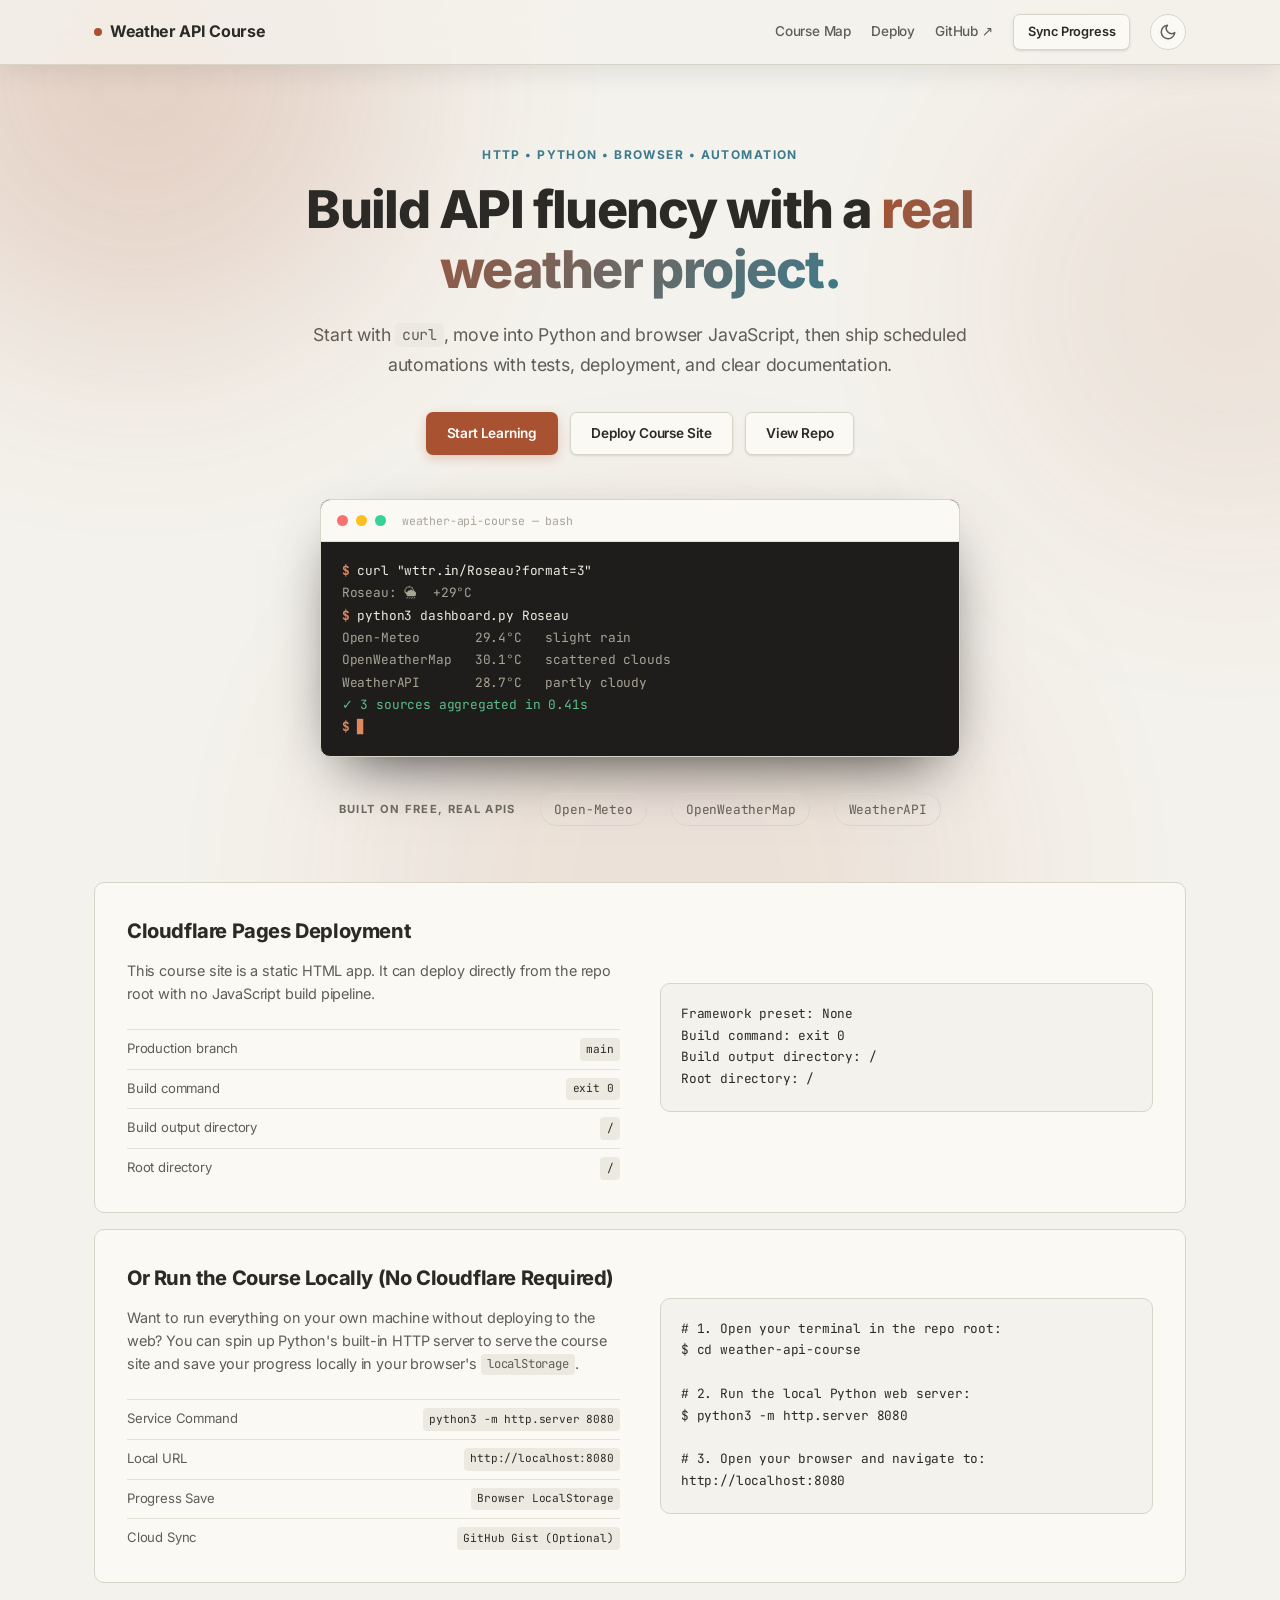
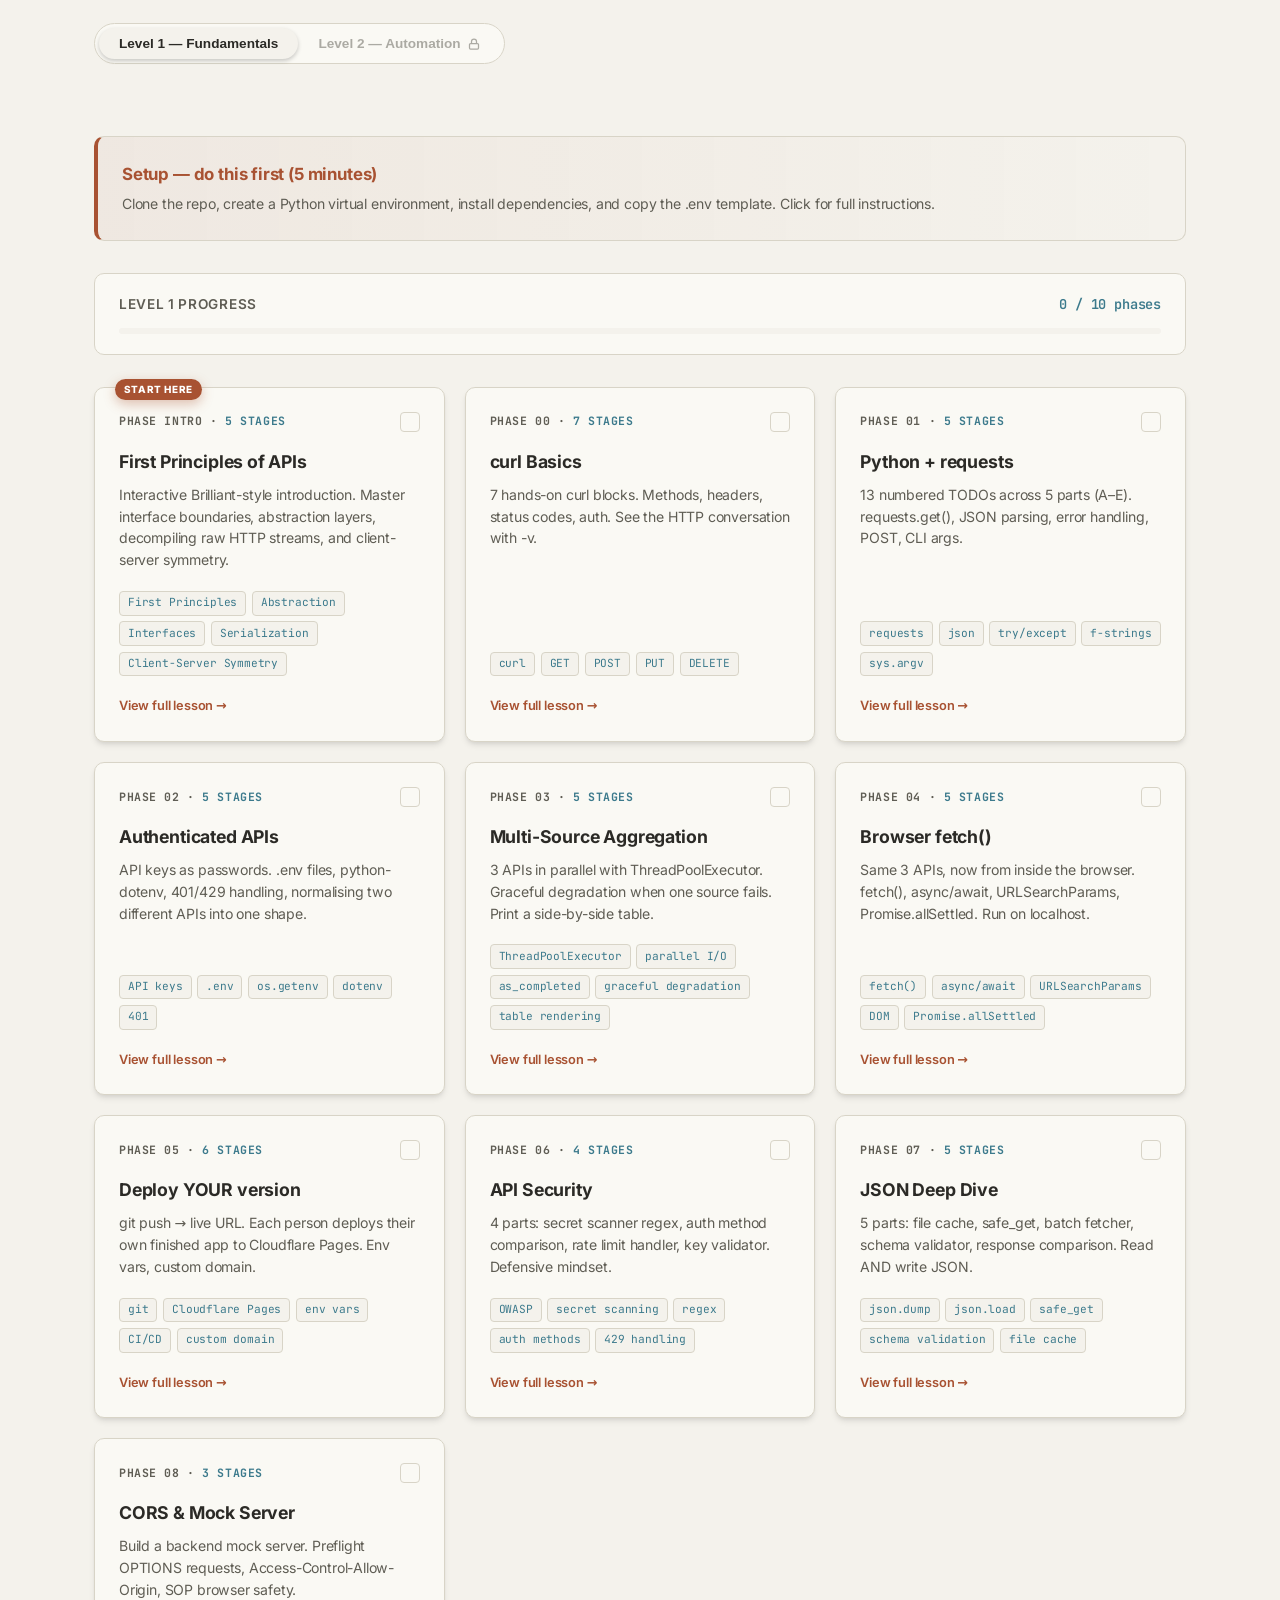
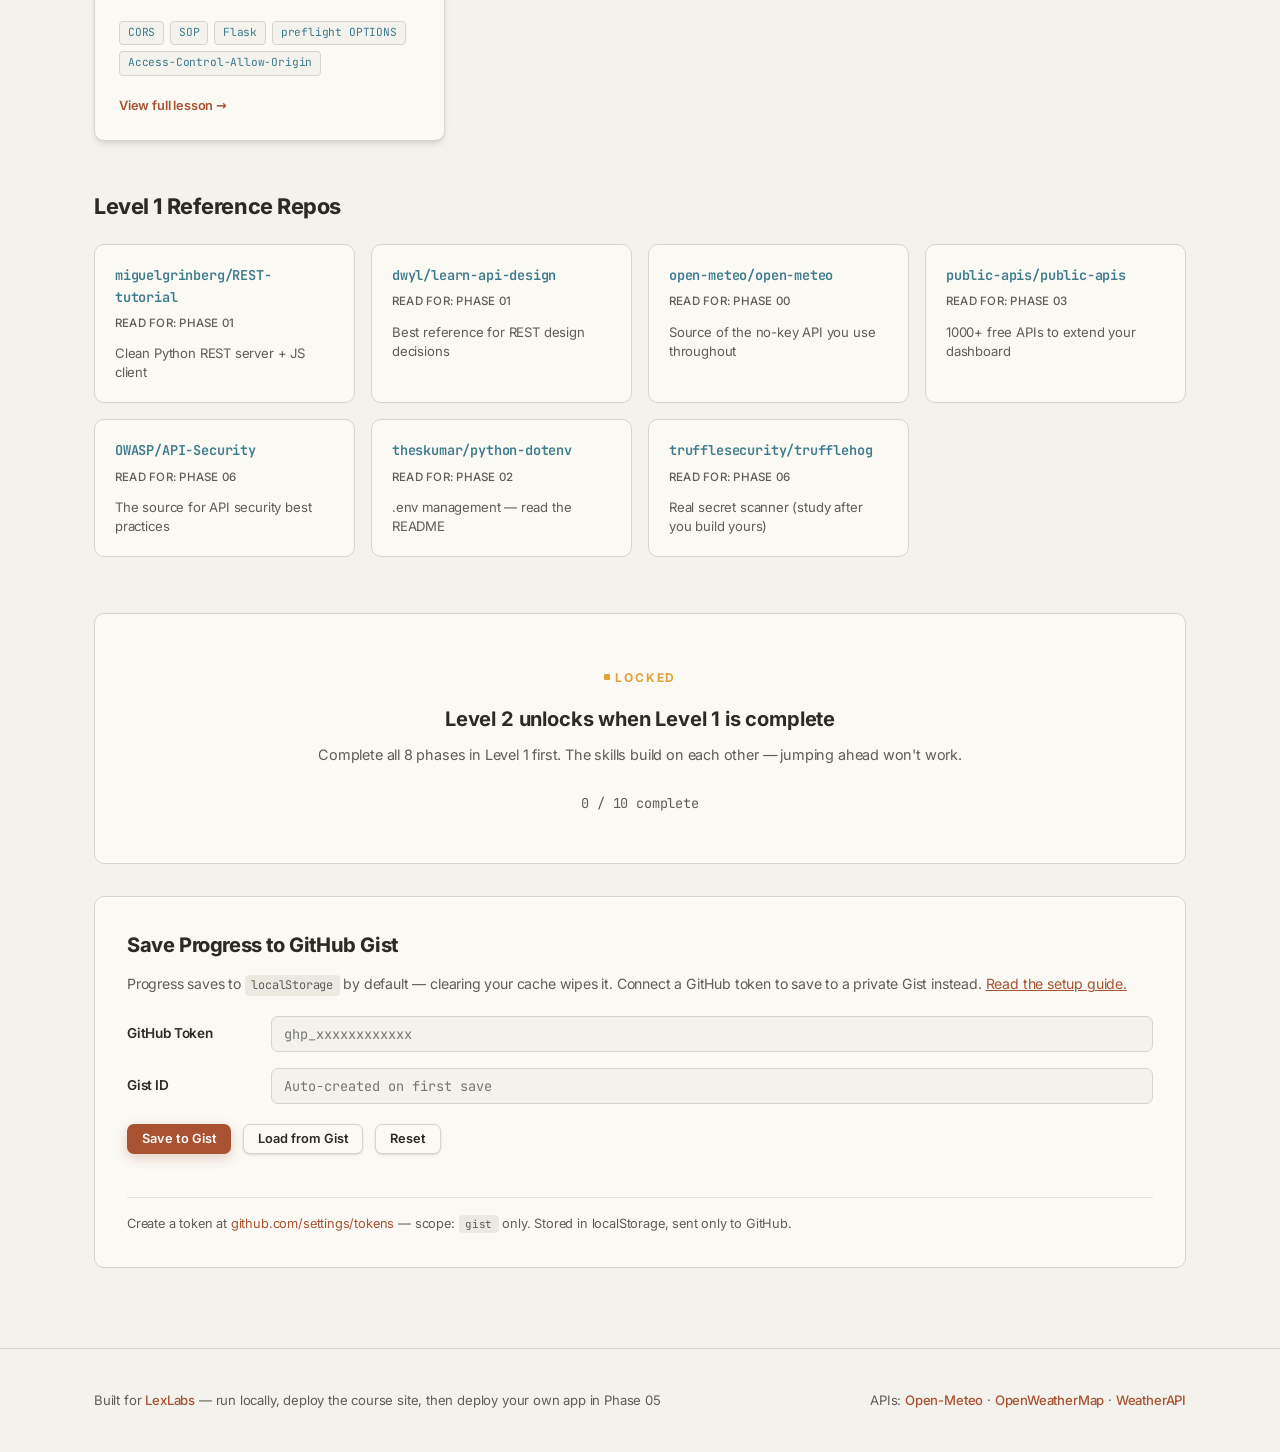
==== index.html @ 35b15093 "Make Brilliant-style simulation segments follow the light theme The interactive sandbox ("brilliant " ====
<!DOCTYPE html>
<html lang="en" data-theme="dark">
<head>
  <meta charset="UTF-8" />
  <meta name="viewport" content="width=device-width, initial-scale=1.0" />
  <meta name="description" content="A two-level Weather API course for learning HTTP, Python requests, browser fetch, deployment, security, and API automation." />
  <meta name="theme-color" content="#262624" />
  <title>Weather API Course — LexLabs</title>
  <!-- Set the Claude theme before first paint to avoid a flash of the wrong theme. -->
  <script>
    (function () {
      try {
        var saved = localStorage.getItem('wac_theme');
        var sys = window.matchMedia && window.matchMedia('(prefers-color-scheme: light)').matches ? 'light' : 'dark';
        document.documentElement.setAttribute('data-theme', saved || sys);
      } catch (e) {}
    })();
  </script>
  <link rel="stylesheet" href="src/dashboard/css/style.css?v=10" />
</head>
<body>

<div class="bg-decor" aria-hidden="true">
  <div class="glow glow-1"></div>
  <div class="glow glow-2"></div>
  <div class="glow glow-3"></div>
</div>

<nav>
  <div class="container nav-container">
    <div class="nav-brand">Weather API Course</div>
    <div class="nav-right">
      <a class="nav-link" href="#tabs">Course Map</a>
      <a class="nav-link" href="#deploy">Deploy</a>
      <a class="nav-link" href="https://github.com/Sharquille/weather-api-course" target="_blank" rel="noopener">GitHub ↗</a>
      <a class="nav-link btn btn-secondary btn-sm" href="#gist-panel">Sync Progress</a>
      <button class="theme-toggle" id="theme-toggle" type="button" onclick="toggleTheme()" aria-label="Toggle theme"></button>
    </div>
  </div>
</nav>

<div class="container">
  <div class="hero">
    <div class="eyebrow">HTTP &bull; Python &bull; Browser &bull; Automation</div>
    <h1>Build API fluency with a <span>real weather project.</span></h1>
    <p>Start with <code>curl</code>, move into Python and browser JavaScript, then ship scheduled automations with tests, deployment, and clear documentation.</p>
    <div class="hero-btns">
      <a class="btn btn-primary" href="#tabs">Start Learning</a>
      <a class="btn btn-secondary" href="#deploy">Deploy Course Site</a>
      <a class="btn btn-secondary" href="https://github.com/Sharquille/weather-api-course" target="_blank" rel="noopener">View Repo</a>
    </div>

    <div class="hero-terminal" aria-label="Example terminal session from the course">
      <div class="terminal-bar">
        <span class="terminal-dot" style="background:#f87171"></span>
        <span class="terminal-dot" style="background:#fbbf24"></span>
        <span class="terminal-dot" style="background:#34d399"></span>
        <span class="terminal-title">weather-api-course — bash</span>
      </div>
      <pre class="terminal-body"><span class="prompt">$</span> <span class="cmd">curl "wttr.in/Roseau?format=3"</span>
Roseau: 🌦  +29°C
<span class="prompt">$</span> <span class="cmd">python3 dashboard.py Roseau</span>
Open-Meteo       29.4°C   slight rain
OpenWeatherMap   30.1°C   scattered clouds
WeatherAPI       28.7°C   partly cloudy
<span class="ok">✓ 3 sources aggregated in 0.41s</span>
<span class="prompt">$</span> <span class="blink">▋</span></pre>
    </div>

    <div class="powered-by">
      <span class="pb-label">Built on free, real APIs</span>
      <span class="pb-item">Open-Meteo</span>
      <span class="pb-item">OpenWeatherMap</span>
      <span class="pb-item">WeatherAPI</span>
    </div>
  </div>
</div>

<div class="container deploy-panel" id="deploy">
  <div class="deploy-inner">
    <div>
      <h2>Cloudflare Pages Deployment</h2>
      <p>This course site is a static HTML app. It can deploy directly from the repo root with no JavaScript build pipeline.</p>
      <ul class="deploy-settings">
        <li><span>Production branch</span><code>main</code></li>
        <li><span>Build command</span><code>exit 0</code></li>
        <li><span>Build output directory</span><code>/</code></li>
        <li><span>Root directory</span><code>/</code></li>
      </ul>
    </div>
    <div class="deploy-code" aria-label="Cloudflare Pages settings code block">
      <pre><code>Framework preset: None
Build command: exit 0
Build output directory: /
Root directory: /</code></pre>
    </div>
  </div>
</div>

<div class="container deploy-panel" id="local-server" style="margin-top: -1.5rem;">
  <div class="deploy-inner" style="border-color: var(--border-light);">
    <div>
      <h2>Or Run the Course Locally (No Cloudflare Required)</h2>
      <p>Want to run everything on your own machine without deploying to the web? You can spin up Python's built-in HTTP server to serve the course site and save your progress locally in your browser's <code>localStorage</code>.</p>
      <ul class="deploy-settings">
        <li><span>Service Command</span><code>python3 -m http.server 8080</code></li>
        <li><span>Local URL</span><code>http://localhost:8080</code></li>
        <li><span>Progress Save</span><code>Browser LocalStorage</code></li>
        <li><span>Cloud Sync</span><code>GitHub Gist (Optional)</code></li>
      </ul>
    </div>
    <div class="deploy-code" aria-label="Local Python Server code block">
      <pre><code># 1. Open your terminal in the repo root:
$ cd weather-api-course

# 2. Run the local Python web server:
$ python3 -m http.server 8080

# 3. Open your browser and navigate to:
http://localhost:8080</code></pre>
    </div>
  </div>
</div>

<div class="container" id="tabs">
  <div class="tabs-wrap">
    <div class="tabs">
      <button class="tab-btn active" onclick="switchTab('l1')" id="tab-l1">Level 1 — Fundamentals</button>
      <button class="tab-btn locked" onclick="switchTab('l2')" id="tab-l2">Level 2 — Automation</button>
    </div>
  </div>

  <!-- LEVEL 1 -->
  <div class="tab-panel active" id="panel-l1">
    <div class="setup-card" role="button" tabindex="0" aria-label="Open setup instructions" onclick="openSetup()" onkeydown="cardKey(event, openSetup)">
      <h3>Setup — do this first (5 minutes)</h3>
      <p>Clone the repo, create a Python virtual environment, install dependencies, and copy the .env template. Click for full instructions.</p>
    </div>

    <div class="progress-section">
      <div class="progress-header">
        <span>Level 1 Progress</span>
        <span id="l1-progress-label">0 / 8 phases</span>
      </div>
      <div class="progress-track"><div class="progress-fill" id="l1-fill" style="width:0%"></div></div>
    </div>
    
    <div class="phases" id="l1-grid"></div>

    <div class="section">
      <h2>Level 1 Reference Repos</h2>
      <div class="repos" id="l1-repos"></div>
    </div>
  </div>

  <!-- LEVEL 2 -->
  <div class="tab-panel" id="panel-l2">
    <div id="l2-lock-banner" class="lock-banner">
      <div class="lock-icon">Locked</div>
      <h3>Level 2 unlocks when Level 1 is complete</h3>
      <p>Complete all 8 phases in Level 1 first. The skills build on each other — jumping ahead won't work.</p>
      <div class="lock-progress" style="margin-top:1.5rem">
        <span id="l2-lock-label" style="font-size:0.85rem; font-family: var(--font-mono); color: var(--muted)">0 / 8 complete</span>
      </div>
    </div>

    <div id="l2-content" style="display:none">
      <div class="progress-section">
        <div class="progress-header">
          <span>Level 2 Progress</span>
          <span id="l2-progress-label">0 / 7 phases</span>
        </div>
        <div class="progress-track"><div class="progress-fill" id="l2-fill" style="width:0%"></div></div>
      </div>
      
      <div class="phases" id="l2-grid"></div>

      <div class="section">
        <h2>Level 2 Reference Repos</h2>
        <div class="repos" id="l2-repos"></div>
      </div>
    </div>
  </div>
</div>

<div class="container" id="gist-panel">
  <div class="gist-panel">
    <div class="gist-inner">
      <h3>Save Progress to GitHub Gist</h3>
      <p style="color:var(--muted); font-size:0.88rem; margin-bottom:1.25rem; line-height:1.6">
        Progress saves to <code>localStorage</code> by default — clearing your cache wipes it. Connect a GitHub token to save to a private Gist instead. <a href="PROGRESS_SYNC.md" target="_blank" rel="noopener">Read the setup guide.</a>
      </p>
      <div class="gist-row">
        <label>GitHub Token</label>
        <input type="password" id="gh-token" placeholder="ghp_xxxxxxxxxxxx" />
      </div>
      <div class="gist-row">
        <label>Gist ID</label>
        <input type="text" id="gist-id-input" placeholder="Auto-created on first save" />
      </div>
      <div class="gist-actions">
        <button class="btn btn-primary btn-sm" onclick="saveToGist()">Save to Gist</button>
        <button class="btn btn-secondary btn-sm" onclick="loadFromGist()">Load from Gist</button>
        <button class="btn btn-secondary btn-sm" onclick="resetProgress()">Reset</button>
      </div>
      <div id="gist-status"></div>
      <p class="gist-note">
        Create a token at <a href="https://github.com/settings/tokens/new?scopes=gist" target="_blank" rel="noopener">github.com/settings/tokens</a> — scope: <code>gist</code> only. Stored in localStorage, sent only to GitHub.
      </p>
    </div>
  </div>
</div>

<footer>
  <div class="container footer-container">
    <div>
      <p>Built for <a href="https://lexlabs.org" target="_blank" rel="noopener">LexLabs</a> — run locally, deploy the course site, then deploy your own app in Phase 05</p>
    </div>
    <div>
      <p>APIs: <a href="https://open-meteo.com" target="_blank" rel="noopener">Open-Meteo</a> &middot; <a href="https://openweathermap.org" target="_blank" rel="noopener">OpenWeatherMap</a> &middot; <a href="https://weatherapi.com" target="_blank" rel="noopener">WeatherAPI</a></p>
    </div>
  </div>
</footer>

<div class="modal-overlay" id="modal-overlay" onclick="if(event.target===this) closeModal()">
  <div class="modal">
    <button class="modal-close" onclick="closeModal()" aria-label="Close modal">&times;</button>
    <div id="modal-content"></div>
  </div>
</div>

<script src="src/dashboard/js/main.js?v=10"></script>
</body>
</html>
---- src/dashboard/css/style.css ----
@font-face {
  font-family: 'Inter';
  font-style: normal;
  font-weight: 100 900;
  font-display: swap;
  src: url('../../../fonts/inter.woff2') format('woff2');
}
@font-face {
  font-family: 'JetBrains Mono';
  font-style: normal;
  font-weight: 100 800;
  font-display: swap;
  src: url('../../../fonts/jetbrains-mono.woff2') format('woff2');
}

/* ──────────────────────────────────────────────
   THEME SYSTEM — Claude desktop aesthetic.
   Two themes flip via data-theme on <html>:
   warm cream (light) and warm charcoal (dark),
   both anchored by the terracotta brand accent.
   Code/terminal/sandbox panes stay dark in both
   themes — the Claude "dark code on cream" look.
   ────────────────────────────────────────────── */
:root {
  /* Non-color tokens (shared) */
  --radius:       10px;
  --radius-sm:    7px;
  --font-sans:    'Inter', ui-sans-serif, system-ui, -apple-system, BlinkMacSystemFont, "Segoe UI", Roboto, "Helvetica Neue", Arial, sans-serif;
  --font-mono:    'JetBrains Mono', "SFMono-Regular", Consolas, "Liberation Mono", Menlo, Courier, monospace;

  /* Always-dark code / terminal / sandbox surfaces (same in both themes) */
  --code-bg:      #1e1d1b;
  --code-panel:   #262421;
  --code-border:  #38362f;
  --code-text:    #ecebe2;
  --code-muted:   #a8a496;

  /* Semantic terminal colours (read on dark code panes) */
  --green:        #5bbf8a;
  --green-rgb:    91, 191, 138;
  --yellow:       #e0a33a;
  --red:          #e0816b;
  --red-rgb:      224, 129, 107;
}

/* ── Claude DARK (warm charcoal) ── */
:root,
[data-theme="dark"] {
  color-scheme: dark;
  --bg:           #262624; /* warm charcoal */
  --surface:      #30302e; /* raised panel */
  --surface2:     #3a3a37; /* inset / hover */
  --border:       #3b3a36;
  --border-light: #4c4b45;
  --accent:       #d97757; /* Claude terracotta */
  --accent-hover: #c9633f;
  --accent-rgb:   217, 119, 87;
  --on-accent:    #2a1206; /* text on accent fills */
  --cyan:         #8fbac8; /* muted aqua secondary */
  --text:         #f5f4ee; /* warm off-white */
  --muted:        #c2bfb4;
  --muted2:       #9c998d; /* AA on charcoal */

  /* Workspace chrome (themeable) */
  --ws-sidebar:     #222220;
  --ws-stage-head:  #30302e;
}

/* ── Claude LIGHT (warm cream) ── */
[data-theme="light"] {
  color-scheme: light;
  --bg:           #f4f2ec; /* warm cream */
  --surface:      #faf9f4; /* raised card */
  --surface2:     #eceae0; /* inset / input */
  --border:       #e4e1d6;
  --border-light: #d8d4c7;
  --accent:       #a85232; /* deeper terracotta — AA (4.5:1) as text on cream */
  --accent-hover: #934527;
  --accent-rgb:   168, 82, 50;
  --on-accent:    #ffffff;
  --cyan:         #3c7a8c; /* deeper aqua for cream contrast */
  --text:         #2b2a26; /* warm near-black */
  --muted:        #5f5d54;
  --muted2:       #6a675c; /* AA on cream */

  /* Workspace chrome (themeable) */
  --ws-sidebar:     #efede4;
  --ws-stage-head:  #f1efe6;
}

* { margin:0; padding:0; box-sizing:border-box; }
html { scroll-behavior:smooth; -webkit-font-smoothing: antialiased; -moz-osx-font-smoothing: grayscale; background: var(--bg); }
body {
  font-family: var(--font-sans);
  background: transparent;
  color: var(--text);
  min-height: 100vh;
  line-height: 1.6;
  letter-spacing: -0.011em;
  font-optical-sizing: auto;
  text-rendering: optimizeLegibility;
}

/* Ambient warm glows (terracotta depth) */
.bg-decor {
  position: fixed;
  inset: 0;
  overflow: hidden;
  z-index: -1;
  pointer-events: none;
}
.glow {
  position: absolute;
  border-radius: 50%;
  filter: blur(110px);
}
.glow-1 { width: 520px; height: 520px; top: -180px; left: -120px; background: var(--accent); opacity: 0.20; }
.glow-2 { width: 460px; height: 460px; top: 8%;    right: -180px; background: var(--accent); opacity: 0.10; }
.glow-3 { width: 640px; height: 640px; bottom: -300px; left: 28%; background: var(--accent); opacity: 0.10; }

/* Container alignment */
.container {
  max-width: 1140px;
  margin: 0 auto;
  padding: 0 1.5rem;
}

/* Sticky Navigation */
nav {
  border-bottom: 1px solid var(--border-light);
  background: color-mix(in srgb, var(--bg) 82%, transparent);
  backdrop-filter: blur(12px);
  -webkit-backdrop-filter: blur(12px);
  position: sticky;
  top: 0;
  z-index: 100;
  box-shadow: 0 4px 30px rgba(0, 0, 0, 0.1);
}
.nav-container {
  display: flex;
  align-items: center;
  justify-content: space-between;
  height: 64px;
}
.nav-brand {
  font-weight: 700;
  font-size: 1rem;
  letter-spacing: -0.02em;
  color: var(--text);
  display: flex;
  align-items: center;
  gap: 0.5rem;
}
.nav-brand::before {
  content: "";
  display: inline-block;
  width: 8px;
  height: 8px;
  border-radius: 50%;
  background: var(--accent);
}
.nav-right {
  display: flex;
  gap: 1.25rem;
  align-items: center;
}
.nav-link {
  color: var(--muted);
  font-size: 0.85rem;
  font-weight: 500;
  text-decoration: none;
  transition: color 0.15s ease;
}
.nav-link:hover {
  color: var(--text);
}

/* Hero Section */
.hero {
  text-align: center;
  padding: 5rem 1.5rem 3.5rem;
  max-width: 840px;
  margin: 0 auto;
}
.eyebrow {
  color: var(--cyan);
  font-size: 0.75rem;
  font-weight: 700;
  letter-spacing: 0.12em;
  text-transform: uppercase;
  margin-bottom: 1rem;
}
.hero h1 {
  font-size: clamp(2.25rem, 6vw, 3.25rem);
  font-weight: 800;
  line-height: 1.15;
  margin-bottom: 1.25rem;
  letter-spacing: -0.03em;
}
.hero h1 span {
  background: linear-gradient(135deg, var(--accent), var(--cyan));
  -webkit-background-clip: text;
  -webkit-text-fill-color: transparent;
  background-clip: text;
}
.hero p {
  color: var(--muted);
  font-size: 1.1rem;
  line-height: 1.7;
  margin: 0 auto 2rem;
  max-width: 680px;
}

/* Buttons */
.btn {
  border: 1px solid transparent;
  border-radius: var(--radius-sm);
  cursor: pointer;
  font-size: 0.85rem;
  font-weight: 600;
  padding: 0.625rem 1.25rem;
  transition: all 0.2s cubic-bezier(0.4, 0, 0.2, 1);
  text-decoration: none;
  display: inline-flex;
  align-items: center;
  justify-content: center;
  gap: 0.4rem;
  font-family: var(--font-sans);
  box-shadow: 0 1px 3px 0 rgba(0, 0, 0, 0.1), 0 1px 2px -1px rgba(0, 0, 0, 0.1);
}
.btn:active {
  transform: scale(0.98);
}
.btn-primary {
  background: var(--accent);
  color: var(--on-accent);
  box-shadow: 0 4px 12px rgba(var(--accent-rgb), 0.25);
}
.btn-primary:hover {
  background: var(--accent-hover);
  box-shadow: 0 6px 16px rgba(var(--accent-rgb), 0.4);
  transform: translateY(-1px);
}
.btn-secondary {
  background: var(--surface);
  border-color: var(--border-light);
  color: var(--text);
}
.btn-secondary:hover {
  background: var(--surface2);
  border-color: var(--muted2);
  transform: translateY(-1px);
}
.btn-sm {
  font-size: 0.8rem;
  padding: 0.4rem 0.85rem;
}
.hero-btns {
  display: flex;
  gap: 0.75rem;
  justify-content: center;
  flex-wrap: wrap;
}

/* Segmented Control Tabs */
.tabs-wrap {
  margin-bottom: 2rem;
}
.tabs {
  display: inline-flex;
  background: var(--surface);
  border: 1px solid var(--border-light);
  padding: 4px;
  border-radius: 24px;
  margin-bottom: 2.5rem;
}
.tab-btn {
  background: none;
  border: none;
  color: var(--muted);
  cursor: pointer;
  font-size: 0.85rem;
  font-weight: 600;
  padding: 0.5rem 1.25rem;
  border-radius: 20px;
  transition: all 0.15s ease;
}
.tab-btn.active {
  background: var(--bg);
  color: var(--text);
  box-shadow: 0 2px 4px rgba(0,0,0,0.2);
}
.tab-btn:hover:not(.active):not(.locked) {
  color: var(--text);
}
.tab-btn.locked {
  cursor: not-allowed;
  opacity: 0.5;
}

/* Progress UI */
.progress-section {
  background: var(--surface);
  border: 1px solid var(--border-light);
  border-radius: var(--radius);
  padding: 1.25rem 1.5rem;
  margin-bottom: 2rem;
}
.progress-header {
  display: flex;
  justify-content: space-between;
  align-items: center;
  margin-bottom: 0.75rem;
}
.progress-header span:first-child {
  font-size: 0.85rem;
  font-weight: 600;
  text-transform: uppercase;
  letter-spacing: 0.05em;
  color: var(--muted);
}
.progress-header span:last-child {
  font-family: var(--font-mono);
  font-size: 0.85rem;
  color: var(--cyan);
  font-weight: 600;
}
.progress-track {
  height: 6px;
  background: var(--bg);
  border-radius: 999px;
  overflow: hidden;
}
.progress-fill {
  height: 100%;
  background: linear-gradient(90deg, var(--accent), var(--cyan));
  border-radius: 999px;
  transition: width 0.4s cubic-bezier(0.4, 0, 0.2, 1);
}

/* Lock Banner */
.lock-banner {
  background: var(--surface);
  border: 1px solid var(--border-light);
  border-radius: var(--radius);
  padding: 3rem 2rem;
  text-align: center;
  margin-bottom: 2rem;
}
.lock-icon {
  color: var(--yellow);
  font-size: 0.75rem;
  font-weight: 700;
  letter-spacing: 0.15em;
  text-transform: uppercase;
  margin-bottom: 1rem;
  display: inline-flex;
  align-items: center;
  gap: 0.35rem;
}
.lock-icon::before {
  content: "";
  display: inline-block;
  width: 6px;
  height: 6px;
  background: var(--yellow);
  border-radius: 1px;
}
.lock-banner h3 {
  font-size: 1.25rem;
  font-weight: 700;
  margin-bottom: 0.5rem;
}
.lock-banner p {
  color: var(--muted);
  font-size: 0.9rem;
  line-height: 1.6;
}

/* Setup Callout Card */
.setup-card {
  background: linear-gradient(90deg, rgba(var(--accent-rgb), 0.06) 0%, transparent 100%);
  border: 1px solid var(--border-light);
  border-left: 4px solid var(--accent);
  border-radius: var(--radius);
  padding: 1.5rem;
  margin-bottom: 2rem;
  cursor: pointer;
  transition: border-color 0.15s ease, background-color 0.15s ease;
}
.setup-card:hover {
  border-color: var(--accent);
  background-color: rgba(var(--accent-rgb), 0.08);
}
.setup-card h3 {
  font-size: 1.05rem;
  font-weight: 700;
  color: var(--accent);
  margin-bottom: 0.35rem;
}
.setup-card p {
  font-size: 0.88rem;
  color: var(--muted);
}

/* Grid Layouts */
.phases {
  display: grid;
  gap: 1.25rem;
  grid-template-columns: repeat(auto-fill, minmax(290px, 1fr));
  margin-bottom: 3rem;
}

/* Phase Cards */
.phase-card {
  background: var(--surface);
  border: 1px solid var(--border-light);
  border-radius: var(--radius);
  padding: 1.5rem;
  cursor: pointer;
  min-height: 250px;
  display: flex;
  flex-direction: column;
  position: relative;
  transition: border-color 0.2s cubic-bezier(0.4, 0, 0.2, 1), transform 0.2s cubic-bezier(0.4, 0, 0.2, 1), background 0.2s cubic-bezier(0.4, 0, 0.2, 1), box-shadow 0.2s cubic-bezier(0.4, 0, 0.2, 1);
  box-shadow: 0 4px 6px -1px rgba(0, 0, 0, 0.1), 0 2px 4px -1px rgba(0, 0, 0, 0.06);
}
.phase-card:hover {
  border-color: var(--accent);
  transform: translateY(-4px);
  background: var(--surface2);
  box-shadow: 0 10px 15px -3px rgba(0, 0, 0, 0.2), 0 4px 6px -2px rgba(0, 0, 0, 0.2);
}
.phase-card.done {
  border-color: rgba(var(--green-rgb), 0.45);
}
.phase-card.done:hover {
  border-color: var(--green);
}
.phase-card.locked-card {
  opacity: 0.4;
  pointer-events: none;
}
.phase-top {
  display: flex;
  justify-content: space-between;
  align-items: center;
  margin-bottom: 1rem;
}
.phase-num {
  font-family: var(--font-mono);
  font-size: 0.72rem;
  font-weight: 700;
  letter-spacing: 0.05em;
  text-transform: uppercase;
  color: var(--muted);
}
.phase-check {
  width: 20px;
  height: 20px;
  border-radius: 4px;
  border: 1.5px solid var(--border-light);
  display: flex;
  align-items: center;
  justify-content: center;
  cursor: pointer;
  transition: all 0.15s ease;
  background: transparent;
  color: transparent;
  font-weight: 700;
  font-size: 0.75rem;
}
.phase-check:hover {
  border-color: var(--green);
  background: rgba(var(--green-rgb), 0.15);
}
.phase-card.done .phase-check {
  background: var(--green);
  border-color: var(--green);
  color: #fff;
}
.phase-title {
  font-size: 1.1rem;
  font-weight: 700;
  margin-bottom: 0.5rem;
  letter-spacing: -0.01em;
}
.phase-desc {
  color: var(--muted);
  font-size: 0.88rem;
  line-height: 1.55;
  margin-bottom: 1.25rem;
}
.phase-pills {
  display: flex;
  flex-wrap: wrap;
  gap: 0.35rem;
  margin-bottom: 1.25rem;
  margin-top: auto;
}
.pill {
  background: var(--bg);
  border: 1px solid var(--border-light);
  border-radius: 4px;
  font-size: 0.7rem;
  font-family: var(--font-mono);
  padding: 0.15rem 0.5rem;
  color: var(--cyan);
}
.phase-cta {
  font-size: 0.8rem;
  color: var(--accent);
  font-weight: 600;
  display: flex;
  align-items: center;
  gap: 0.25rem;
}
.phase-cta:hover {
  color: var(--cyan);
}

/* Sections */
.section {
  margin-bottom: 3.5rem;
}
.section h2 {
  font-size: 1.35rem;
  font-weight: 750;
  margin-bottom: 1.25rem;
  letter-spacing: -0.02em;
}

/* Repo Cards */
.repos {
  display: grid;
  gap: 1rem;
  grid-template-columns: repeat(auto-fill, minmax(260px, 1fr));
}
.repo-card {
  background: var(--surface);
  border: 1px solid var(--border-light);
  border-radius: var(--radius);
  padding: 1.25rem;
  text-decoration: none;
  color: inherit;
  display: flex;
  flex-direction: column;
  transition: border-color 0.15s ease, background-color 0.15s ease;
}
.repo-card:hover {
  border-color: var(--accent);
  background-color: var(--surface2);
}
.repo-name {
  font-family: var(--font-mono);
  font-size: 0.85rem;
  font-weight: 600;
  color: var(--cyan);
  margin-bottom: 0.35rem;
}
.repo-phase {
  font-size: 0.72rem;
  color: var(--muted);
  margin-bottom: 0.75rem;
  font-weight: 500;
  text-transform: uppercase;
  letter-spacing: 0.02em;
}
.repo-desc {
  font-size: 0.82rem;
  color: var(--muted);
  line-height: 1.45;
}

/* Cloudflare Deploy Panel */
.deploy-panel {
  margin-bottom: 2.5rem;
}
.deploy-inner {
  background: var(--surface);
  border: 1px solid var(--border-light);
  border-radius: var(--radius);
  padding: 2rem;
  display: grid;
  grid-template-columns: 1fr 1fr;
  gap: 2.5rem;
  align-items: center;
}
.deploy-inner h2 {
  font-size: 1.25rem;
  font-weight: 750;
  margin-bottom: 0.75rem;
  letter-spacing: -0.02em;
}
.deploy-inner p {
  color: var(--muted);
  font-size: 0.9rem;
  line-height: 1.6;
  margin-bottom: 1.5rem;
}
.deploy-settings {
  list-style: none;
  padding: 0;
  display: grid;
  gap: 0.5rem;
}
.deploy-settings li {
  display: flex;
  justify-content: space-between;
  gap: 1rem;
  border-top: 1px solid var(--border);
  padding-top: 0.5rem;
  color: var(--muted);
  font-size: 0.82rem;
}
.deploy-settings code {
  color: var(--text);
  white-space: nowrap;
}
.deploy-code pre {
  margin: 0;
  background: var(--bg);
  border: 1px solid var(--border-light);
  border-radius: var(--radius);
  padding: 1.25rem;
  overflow: auto;
}
.deploy-code code {
  background: transparent;
  padding: 0;
  font-size: 0.8rem;
}

/* Gist Save Panel */
.gist-panel {
  margin-bottom: 3.5rem;
}
.gist-inner {
  background: var(--surface);
  border: 1px solid var(--border-light);
  border-radius: var(--radius);
  padding: 2rem;
}
.gist-inner h3 {
  font-size: 1.25rem;
  font-weight: 750;
  margin-bottom: 0.75rem;
  letter-spacing: -0.02em;
}
.gist-row {
  display: flex;
  align-items: center;
  gap: 1.5rem;
  margin-bottom: 1rem;
}
.gist-row label {
  font-size: 0.85rem;
  font-weight: 600;
  color: var(--text);
  min-width: 120px;
}
.gist-row input {
  flex: 1;
  background: var(--bg);
  border: 1px solid var(--border-light);
  border-radius: var(--radius-sm);
  color: var(--text);
  font-family: var(--font-mono);
  font-size: 0.85rem;
  padding: 0.5rem 0.75rem;
  transition: all 0.15s cubic-bezier(0.4, 0, 0.2, 1);
}
.gist-row input:focus {
  outline: none;
  border-color: var(--accent);
  box-shadow: 0 0 0 3px rgba(var(--accent-rgb), 0.18);
}
.gist-row input.error {
  border-color: var(--red);
  box-shadow: 0 0 0 3px rgba(var(--red-rgb), 0.18);
}
.gist-actions {
  display: flex;
  gap: 0.75rem;
  margin-top: 1.25rem;
  flex-wrap: wrap;
}
.gist-note {
  font-size: 0.8rem;
  color: var(--muted);
  line-height: 1.6;
  margin-top: 1rem;
  border-top: 1px solid var(--border);
  padding-top: 1rem;
}
.gist-note a {
  color: var(--accent);
  text-decoration: none;
}
.gist-note a:hover {
  text-decoration: underline;
}
#gist-status {
  font-family: var(--font-mono);
  font-size: 0.8rem;
  margin-top: 0.75rem;
  min-height: 1.2em;
}

/* Modal Backdrop */
.modal-overlay {
  position: fixed;
  inset: 0;
  background: rgba(0, 0, 0, 0.6);
  backdrop-filter: blur(8px);
  -webkit-backdrop-filter: blur(8px);
  z-index: 200;
  display: none;
  overflow-y: auto;
  padding: 3rem 1.5rem;
}
.modal-overlay.open {
  display: flex;
  justify-content: center;
  align-items: flex-start;
}

/* Modal Structure */
.modal {
  background: var(--surface);
  border: 1px solid var(--border-light);
  border-radius: var(--radius);
  max-width: 800px;
  width: 100%;
  padding: 2.5rem;
  position: relative;
  margin: auto;
  box-shadow: 0 20px 25px -5px rgba(0, 0, 0, 0.3), 0 10px 10px -5px rgba(0, 0, 0, 0.3);
}
.modal-close {
  position: absolute;
  top: 1.25rem;
  right: 1.25rem;
  background: var(--bg);
  border: 1px solid var(--border-light);
  color: var(--muted);
  width: 32px;
  height: 32px;
  border-radius: var(--radius-sm);
  cursor: pointer;
  font-size: 1.25rem;
  display: flex;
  align-items: center;
  justify-content: center;
  transition: all 0.15s ease;
}
.modal-close:hover {
  border-color: var(--accent);
  color: var(--text);
}
.modal h2 {
  font-size: 1.6rem;
  font-weight: 800;
  margin-bottom: 0.5rem;
  padding-right: 2rem;
  letter-spacing: -0.02em;
}
.modal .modal-meta {
  display: flex;
  flex-wrap: wrap;
  gap: 0.35rem;
  margin-bottom: 1.5rem;
}
.modal h3 {
  font-size: 1.1rem;
  font-weight: 700;
  margin-top: 2rem;
  margin-bottom: 0.75rem;
  color: var(--cyan);
  border-bottom: 1px solid var(--border);
  padding-bottom: 0.35rem;
}
.modal h3:first-of-type {
  margin-top: 0;
}
.modal p, .modal li {
  font-size: 0.92rem;
  line-height: 1.65;
  color: var(--text);
}
.modal ol, .modal ul {
  padding-left: 1.5rem;
  margin-bottom: 1rem;
}
.modal li {
  margin-bottom: 0.5rem;
}
.modal pre {
  background: var(--bg);
  border: 1px solid var(--border-light);
  border-radius: var(--radius-sm);
  padding: 1.25rem;
  overflow-x: auto;
  font-size: 0.82rem;
  line-height: 1.5;
  margin: 1rem 0;
}
.modal code {
  font-family: var(--font-mono);
  background: var(--surface2);
  padding: 0.15rem 0.4rem;
  border-radius: 4px;
  font-size: 0.85em;
}
.modal pre code {
  background: transparent;
  padding: 0;
}
.modal a {
  color: var(--accent);
  text-decoration: none;
}
.modal a:hover {
  text-decoration: underline;
}
.modal-actions {
  display: flex;
  gap: 0.75rem;
  margin-top: 2.5rem;
  flex-wrap: wrap;
  border-top: 1px solid var(--border);
  padding-top: 1.5rem;
}

/* Details styling inside modal */
.file-location {
  background: rgba(var(--accent-rgb), 0.08);
  border-left: 3px solid var(--accent);
  padding: 0.75rem 1rem;
  border-radius: var(--radius-sm);
  font-family: var(--font-mono);
  font-size: 0.82rem;
  margin-bottom: 1.5rem;
}
.file-location strong {
  color: var(--accent);
  margin-right: 0.5rem;
}

/* Stage timeline (modal execution checklist) */
.stage-list {
  list-style: none;
  padding: 0;
  margin: 1rem 0 1.5rem;
}
.stage-item {
  position: relative;
  display: flex;
  gap: 1rem;
  padding-bottom: 1.15rem;
}
.stage-item:last-child { padding-bottom: 0; }
/* vertical connector between markers */
.stage-item::before {
  content: "";
  position: absolute;
  left: 13px;
  top: 28px;
  bottom: -2px;
  width: 2px;
  background: var(--border-light);
}
.stage-item:last-child::before { display: none; }
.stage-marker {
  flex-shrink: 0;
  width: 26px;
  height: 26px;
  border-radius: 50%;
  background: var(--surface2);
  border: 1px solid var(--border-light);
  color: var(--accent);
  font-family: var(--font-mono);
  font-size: 0.74rem;
  font-weight: 700;
  display: flex;
  align-items: center;
  justify-content: center;
  z-index: 1;
}
.stage-content {
  padding-top: 0.15rem;
  font-size: 0.9rem;
  line-height: 1.6;
  color: var(--text);
}
.stage-content .part-label {
  color: var(--cyan);
  font-weight: 700;
  margin-right: 0.5rem;
  font-family: var(--font-mono);
  font-size: 0.78rem;
}

/* Code viewer (starter / solution) */
.code-hint { color: var(--muted); font-size: 0.85rem; margin-bottom: 0.25rem; }
.code-actions { display: flex; gap: 0.6rem; flex-wrap: wrap; margin: 0.6rem 0 1rem; }
.code-file { margin-bottom: 1rem; }
.code-file-name {
  font-family: var(--font-mono);
  font-size: 0.74rem;
  color: var(--cyan);
  background: var(--surface2);
  padding: 0.4rem 0.7rem;
  border: 1px solid var(--border-light);
  border-bottom: none;
  border-radius: var(--radius-sm) var(--radius-sm) 0 0;
  word-break: break-all;
}
.code-file pre {
  margin: 0;
  border-top-left-radius: 0;
  border-top-right-radius: 0;
  max-height: 360px;
}

.reference-note {
  background: rgba(var(--green-rgb), 0.07);
  border-left: 3px solid var(--green);
  padding: 1rem;
  border-radius: var(--radius-sm);
  font-size: 0.85rem;
  margin-top: 1.5rem;
  line-height: 1.6;
}
.reference-note strong {
  color: var(--green);
}

/* Global Utils */
a { color: var(--accent); }
code {
  font-family: var(--font-mono);
  background: var(--surface2);
  padding: 0.15rem 0.4rem;
  border-radius: 4px;
  font-size: 0.85em;
}
.sr-only {
  position: absolute;
  width: 1px;
  height: 1px;
  padding: 0;
  margin: -1px;
  overflow: hidden;
  clip: rect(0,0,0,0);
  white-space: nowrap;
  border: 0;
}

/* Loading Spinner */
.spinner {
  display: inline-block;
  width: 12px;
  height: 12px;
  border: 2px solid var(--border-light);
  border-top-color: var(--accent);
  border-radius: 50%;
  animation: spin 0.7s linear infinite;
  vertical-align: middle;
  margin-right: 0.5rem;
}
@keyframes spin {
  to { transform: rotate(360deg); }
}

/* Footer */
footer {
  border-top: 1px solid var(--border-light);
  color: var(--muted);
  font-size: 0.82rem;
  margin-top: 5rem;
  padding: 2.5rem 0;
  line-height: 1.8;
}
footer .footer-container {
  display: flex;
  justify-content: space-between;
  align-items: center;
  flex-wrap: wrap;
  gap: 1.5rem;
}
footer a {
  color: var(--accent);
  text-decoration: none;
  font-weight: 500;
}
footer a:hover {
  text-decoration: underline;
}

/* Hero terminal mockup */
.hero-terminal {
  max-width: 640px;
  margin: 2.75rem auto 0;
  background: var(--code-bg);
  border: 1px solid var(--border-light);
  border-radius: 10px;
  overflow: hidden;
  text-align: left;
  box-shadow: 0 24px 60px -24px rgba(0, 0, 0, 0.8);
}
.terminal-bar {
  display: flex;
  align-items: center;
  gap: 0.5rem;
  padding: 0.7rem 1rem;
  background: var(--surface);
  border-bottom: 1px solid var(--border);
}
.terminal-dot { width: 11px; height: 11px; border-radius: 50%; }
.terminal-title {
  margin-left: 0.5rem;
  font-family: var(--font-mono);
  font-size: 0.72rem;
  color: var(--code-muted);
}
.terminal-body {
  margin: 0;
  padding: 1.1rem 1.3rem;
  font-family: var(--font-mono);
  font-size: 0.8rem;
  line-height: 1.75;
  white-space: pre;
  overflow-x: auto;
  color: var(--code-muted);
}
/* Terminal is an always-dark pane — use fixed code colours, not theme vars */
.terminal-body .prompt { color: #e08862; font-weight: 700; }
.terminal-body .cmd    { color: var(--code-text); }
.terminal-body .ok     { color: var(--green); }
.blink { color: #e08862; animation: blink 1.1s steps(1) infinite; }
@keyframes blink { 50% { opacity: 0; } }

/* Powered-by strip */
.powered-by {
  margin-top: 2.25rem;
  display: flex;
  align-items: center;
  justify-content: center;
  flex-wrap: wrap;
  gap: 0.5rem 1.5rem;
}
.powered-by .pb-label {
  font-size: 0.7rem;
  text-transform: uppercase;
  letter-spacing: 0.12em;
  color: var(--muted2);
  font-weight: 700;
}
.powered-by .pb-item {
  font-family: var(--font-mono);
  font-size: 0.8rem;
  color: var(--muted);
  border: 1px solid var(--border-light);
  border-radius: 999px;
  padding: 0.32rem 0.85rem;
  background: rgba(255, 255, 255, 0.02);
  transition: border-color 0.15s ease, color 0.15s ease;
}
.powered-by .pb-item:hover {
  border-color: var(--accent);
  color: var(--text);
}

/* Stage count + "Start here" badge on phase cards */
.phase-stages { color: var(--cyan); }
.phase-badge {
  position: absolute;
  top: -9px;
  left: 1.25rem;
  background: var(--accent);
  color: var(--on-accent);
  font-size: 0.62rem;
  font-weight: 800;
  letter-spacing: 0.06em;
  text-transform: uppercase;
  padding: 0.18rem 0.55rem;
  border-radius: 999px;
  box-shadow: 0 4px 12px rgba(var(--accent-rgb), 0.35);
}

@media (max-width: 768px) {
  .hero-terminal { font-size: 0.7rem; }
  .terminal-body { font-size: 0.7rem; }
}

/* Responsive Viewports */
@media (max-width: 768px) {
  .nav-container {
    flex-direction: column;
    height: auto;
    padding: 1rem 0;
    gap: 0.75rem;
    align-items: flex-start;
  }
  .nav-right {
    width: 100%;
    justify-content: flex-start;
    flex-wrap: wrap;
    gap: 1rem;
  }
  .hero {
    text-align: left;
    padding: 4rem 0 2.5rem;
  }
  .hero h1 {
    font-size: 2.25rem;
  }
  .hero-btns {
    justify-content: flex-start;
  }
  .tabs {
    display: grid;
    grid-template-columns: 1fr 1fr;
    border-radius: var(--radius-sm);
    width: 100%;
  }
  .tab-btn {
    border-radius: 4px;
    text-align: center;
    padding: 0.6rem;
  }
  .deploy-inner {
    grid-template-columns: 1fr;
    gap: 1.5rem;
  }
  .gist-row {
    flex-direction: column;
    align-items: flex-start;
    gap: 0.4rem;
  }
  .gist-row label {
    min-width: auto;
  }
  .gist-row input {
    width: 100%;
  }
  .modal {
    padding: 1.5rem;
  }
  footer .footer-container {
    flex-direction: column;
    align-items: flex-start;
    gap: 1rem;
  }
}

/* ==========================================
   CODECRAFTERS-STYLE WORKSPACE STYLES
   ========================================== */
.modal-overlay.workspace-mode {
  position: fixed;
  inset: 0;
  background: var(--bg);
  z-index: 200;
  display: none;
  padding: 0;
  overflow: hidden;
}
.modal-overlay.workspace-mode.open {
  display: flex;
}
.modal.workspace-mode {
  max-width: 100% !important;
  width: 100% !important;
  height: 100% !important;
  margin: 0 !important;
  padding: 0 !important;
  border-radius: 0 !important;
  border: none !important;
  box-shadow: none !important;
  display: flex;
  flex-direction: column;
  background: var(--bg);
  overflow: hidden;
}
.modal.workspace-mode .modal-close {
  display: none !important;
}
/* The flex height chain MUST stay unbroken from .modal down to the scroll
   panes, or the inner panels grow to content height and spill off-screen
   (clipped by .modal overflow:hidden = "only half the page shows"). */
.modal.workspace-mode #modal-content {
  flex: 1;
  min-height: 0;
  display: flex;
  padding: 0;
  margin: 0;
  overflow: hidden;
}
.modal.workspace-mode .ws-layout {
  flex: 1;
  min-height: 0;
  width: 100%;
  display: flex;
  flex-direction: column;
  overflow: hidden;
}

.ws-header {
  height: 56px;
  background: var(--surface);
  border-bottom: 1px solid var(--border);
  display: flex;
  align-items: center;
  justify-content: space-between;
  padding: 0 1.25rem;
  flex-shrink: 0;
}
.ws-header-left {
  display: flex;
  align-items: center;
  gap: 0.5rem;
}
.ws-brand {
  font-weight: 700;
  font-size: 0.85rem;
  letter-spacing: 0.05em;
  text-transform: uppercase;
  color: var(--text);
}
.ws-divider {
  color: var(--muted2);
}
.ws-title {
  color: var(--accent);
  font-weight: 600;
  font-size: 0.85rem;
}
.ws-header-center {
  display: flex;
  align-items: center;
  gap: 0.75rem;
}
.ws-progress-text {
  font-size: 0.75rem;
  font-family: var(--font-mono);
  color: var(--muted);
}
.ws-progress-bar {
  width: 120px;
  height: 6px;
  background: var(--surface2);
  border-radius: 3px;
  overflow: hidden;
}
.ws-progress-fill {
  height: 100%;
  background: var(--accent);
  border-radius: 3px;
  transition: width 0.3s ease;
}
.ws-exit-btn {
  background: var(--surface);
  border: 1px solid var(--border-light);
  color: var(--text);
  font-family: var(--font-sans);
  font-size: 0.75rem;
  font-weight: 600;
  padding: 0.4rem 0.85rem;
  border-radius: var(--radius-sm);
  cursor: pointer;
  display: flex;
  align-items: center;
  gap: 0.35rem;
  transition: all 0.15s ease;
}
.ws-exit-btn:hover {
  background: var(--surface2);
  border-color: var(--accent);
}
.ws-btn-icon {
  width: 14px;
  height: 14px;
}

.ws-main {
  flex: 1;
  display: flex;
  overflow: hidden;
  min-height: 0;
}
.ws-sidebar {
  width: 260px;
  background: var(--ws-sidebar);
  border-right: 1px solid var(--border);
  display: flex;
  flex-direction: column;
  flex-shrink: 0;
  overflow-y: auto;
}
.ws-sidebar-title {
  font-size: 0.7rem;
  font-weight: 700;
  letter-spacing: 0.1em;
  color: var(--muted2);
  padding: 1.25rem 1rem 0.5rem;
  text-transform: uppercase;
}
.ws-stages-list {
  display: flex;
  flex-direction: column;
  gap: 2px;
  padding: 0 0.5rem;
}
.ws-stage-item {
  display: flex;
  align-items: center;
  gap: 0.65rem;
  padding: 0.65rem 0.75rem;
  border-radius: var(--radius-sm);
  cursor: pointer;
  user-select: none;
  transition: all 0.15s ease;
}
.ws-stage-item:hover {
  background: rgba(var(--accent-rgb), 0.07);
}
.ws-stage-item.active {
  background: rgba(var(--accent-rgb), 0.12);
  border-left: 3px solid var(--accent);
  border-top-left-radius: 0;
  border-bottom-left-radius: 0;
}
.ws-stage-number {
  width: 18px;
  height: 18px;
  border-radius: 50%;
  background: var(--surface2);
  color: var(--muted);
  font-size: 0.65rem;
  font-weight: 700;
  display: flex;
  align-items: center;
  justify-content: center;
  font-family: var(--font-mono);
}
.ws-stage-item.active .ws-stage-number {
  background: var(--accent);
  color: var(--on-accent);
}
.ws-stage-item.completed .ws-stage-number {
  background: var(--green);
  color: var(--on-accent);
}
.ws-stage-label {
  font-size: 0.8rem;
  font-weight: 500;
  color: var(--muted);
  white-space: nowrap;
  overflow: hidden;
  text-overflow: ellipsis;
  flex: 1;
}
.ws-stage-item.active .ws-stage-label {
  color: var(--text);
  font-weight: 600;
}
.ws-stage-item.completed .ws-stage-label {
  color: var(--muted);
}
.ws-stage-badge {
  font-size: 0.6rem;
  padding: 0.1rem 0.35rem;
  border-radius: 10px;
  background: var(--surface2);
  color: var(--muted2);
  font-weight: 600;
}
.ws-stage-item.active .ws-stage-badge {
  background: rgba(var(--accent-rgb), 0.2);
  color: var(--accent);
}
.ws-overall-progress {
  margin-top: auto;
  padding: 1rem;
  border-top: 1px solid var(--border);
  background: var(--surface);
}
.ws-progress-stats {
  display: flex;
  justify-content: space-between;
  font-size: 0.7rem;
  color: var(--muted);
  margin-bottom: 0.35rem;
  font-family: var(--font-mono);
}
.ws-progress-track {
  height: 4px;
  background: var(--surface2);
  border-radius: 2px;
  overflow: hidden;
  margin-bottom: 0.75rem;
}
.ws-complete-btn {
  width: 100%;
  font-size: 0.75rem;
  padding: 0.5rem;
}

.ws-content {
  flex: 1;
  display: flex;
  overflow: hidden;
}
.ws-instructions-panel {
  width: 40%;
  border-right: 1px solid var(--border);
  background: var(--surface);
  display: flex;
  flex-direction: column;
  overflow: hidden;
}
.ws-stage-header {
  padding: 1.25rem;
  border-bottom: 1px solid var(--border);
  background: var(--ws-stage-head);
}
.ws-stage-eyebrow {
  color: var(--cyan);
  font-size: 0.65rem;
  font-weight: 700;
  letter-spacing: 0.08em;
  text-transform: uppercase;
  display: block;
  margin-bottom: 0.25rem;
}
.ws-stage-title {
  font-size: 1.1rem;
  font-weight: 800;
  letter-spacing: -0.01em;
  color: var(--text);
}
.ws-stage-scroll {
  flex: 1;
  overflow-y: auto;
  padding: 1.25rem;
}
.ws-stage-scroll h3 {
  font-size: 0.85rem;
  font-weight: 700;
  text-transform: uppercase;
  letter-spacing: 0.05em;
  color: var(--cyan);
  margin-top: 1.5rem;
  margin-bottom: 0.5rem;
}
.ws-stage-scroll h3:first-of-type {
  margin-top: 0;
}
.ws-stage-scroll p {
  font-size: 0.88rem;
  line-height: 1.55;
  color: var(--muted);
  margin-bottom: 0.85rem;
}
.ws-stage-scroll li {
  font-size: 0.85rem;
  line-height: 1.5;
  color: var(--muted);
  margin-bottom: 0.4rem;
}
.ws-stage-scroll ul, .ws-stage-scroll ol {
  padding-left: 1.2rem;
  margin-bottom: 0.85rem;
}
.ws-stage-scroll pre {
  background: var(--code-bg);
  border: 1px solid var(--code-border);
  border-radius: var(--radius-sm);
  padding: 0.75rem;
  font-family: var(--font-mono);
  font-size: 0.78rem;
  line-height: 1.45;
  color: var(--code-text); /* pane is always dark — don't inherit theme text */
  overflow-x: auto;
  margin-bottom: 0.85rem;
}
.ws-stage-scroll code {
  background: var(--surface2);
  font-family: var(--font-mono);
  font-size: 0.8em;
  padding: 0.15rem 0.35rem;
  border-radius: 4px;
  color: var(--text);
}
.ws-stage-scroll pre code {
  background: transparent;
  padding: 0;
}

.ws-sandbox-panel {
  flex: 1;
  background: var(--bg);
  display: flex;
  flex-direction: column;
  overflow: hidden;
}
.ws-tabs-header {
  height: 42px;
  background: var(--surface);
  border-bottom: 1px solid var(--border);
  display: flex;
  padding: 0 0.5rem;
  flex-shrink: 0;
}
.ws-tab-tab {
  background: none;
  border: none;
  color: var(--muted);
  font-size: 0.78rem;
  font-weight: 600;
  font-family: var(--font-sans);
  padding: 0 1rem;
  cursor: pointer;
  border-bottom: 2px solid transparent;
  transition: all 0.15s ease;
  display: flex;
  align-items: center;
  gap: 0.35rem;
}
.ws-tab-tab:hover {
  color: var(--text);
}
.ws-tab-tab.active {
  color: var(--accent);
  border-bottom-color: var(--accent);
}
.ws-sandbox-body {
  flex: 1;
  overflow-y: auto;
  padding: 1.5rem;
  position: relative;
  /* The simulation widgets follow the active theme (cream in light, charcoal
     in dark). Only genuine terminals / code blocks stay dark — see the
     .sb-console / pre scope below. */
  background: var(--bg);
  color: var(--text);
}

/* Always-dark sub-surfaces inside the sandbox: the simulation output console,
   code blocks, the Code Viewer and the Lesson Guide. Re-map theme tokens to
   dark-pane-safe values so their text stays readable in BOTH themes. */
.sb-console,
.ws-sandbox-body pre,
.ws-code-container,
.ws-markdown {
  --text:   var(--code-text);
  --muted:  var(--code-muted);
  --muted2: #8a877c;
  --accent: #d97757;
  --cyan:   #8fbac8;
  color: var(--code-text);
}

/* Sandbox Widgets Styling */
.sb-container {
  display: flex;
  flex-direction: column;
  gap: 1.25rem;
  min-height: 100%;
}
.sb-panel {
  background: var(--surface);
  border: 1px solid var(--border-light);
  border-radius: var(--radius);
  padding: 1.25rem;
}
.sb-panel-title {
  font-size: 0.85rem;
  font-weight: 700;
  text-transform: uppercase;
  letter-spacing: 0.05em;
  color: var(--text);
  margin-bottom: 1rem;
  display: flex;
  align-items: center;
  gap: 0.5rem;
}
.sb-field {
  display: flex;
  flex-direction: column;
  gap: 0.35rem;
  margin-bottom: 0.85rem;
}
.sb-field label {
  font-size: 0.75rem;
  font-weight: 600;
  color: var(--muted);
  text-transform: uppercase;
  letter-spacing: 0.02em;
}
.sb-input {
  background: var(--surface2);
  border: 1px solid var(--border-light);
  border-radius: var(--radius-sm);
  color: var(--text);
  font-family: var(--font-sans);
  font-size: 0.85rem;
  padding: 0.5rem 0.75rem;
  transition: all 0.15s ease;
  width: 100%;
}
.sb-input:focus {
  border-color: var(--accent);
  outline: none;
}
.sb-input-mono {
  font-family: var(--font-mono);
  font-size: 0.8rem;
}
.sb-grid-2 {
  display: grid;
  grid-template-columns: 1fr 1fr;
  gap: 1rem;
}
.sb-grid-3 {
  display: grid;
  grid-template-columns: 1fr 1fr 1fr;
  gap: 1rem;
}

/* Live CLI / Console Window */
.sb-console {
  background: var(--code-bg);
  border: 1px solid var(--border-light);
  border-radius: var(--radius);
  font-family: var(--font-mono);
  font-size: 0.78rem;
  line-height: 1.45;
  padding: 1rem;
  overflow-y: auto;
  flex: 1;
  min-height: 180px;
  display: flex;
  flex-direction: column;
  box-shadow: inset 0 2px 8px rgba(0,0,0,0.8);
}
.sb-console-header {
  display: flex;
  align-items: center;
  justify-content: space-between;
  font-size: 0.65rem;
  color: var(--muted2);
  border-bottom: 1px solid var(--border);
  padding-bottom: 0.5rem;
  margin-bottom: 0.75rem;
  text-transform: uppercase;
  letter-spacing: 0.05em;
}
.sb-console-body {
  flex: 1;
  white-space: pre-wrap;
  overflow-y: auto;
}
.cl-prompt { color: var(--accent); font-weight: 700; margin-right: 0.4rem; }
.cl-cmd { color: var(--text); font-weight: 600; }
.cl-req { color: var(--cyan); }
.cl-resp { color: var(--green); }
.cl-err { color: var(--red); }
.cl-warn { color: var(--yellow); }
.cl-info { color: var(--muted); }
.cl-ok { color: var(--green); font-weight: 700; }

/* Code Viewer Tab Specific */
.ws-code-viewer {
  display: flex;
  flex-direction: column;
  height: 100%;
  gap: 1rem;
}
.ws-code-header {
  display: flex;
  align-items: center;
  justify-content: space-between;
  background: var(--surface);
  border: 1px solid var(--border-light);
  border-radius: var(--radius-sm);
  padding: 0.5rem 0.75rem;
}
.ws-code-title {
  font-size: 0.78rem;
  font-family: var(--font-mono);
  color: var(--muted);
}
.ws-code-container {
  flex: 1;
  background: var(--code-bg);
  border: 1px solid var(--border-light);
  border-radius: var(--radius);
  padding: 1rem;
  overflow: auto;
  font-family: var(--font-mono);
  font-size: 0.8rem;
  line-height: 1.5;
}

/* Verification Panel Tab */
.ws-verify-container {
  display: flex;
  flex-direction: column;
  gap: 1.25rem;
}
.ws-verify-card {
  background: var(--surface);
  border: 1px solid var(--border-light);
  border-radius: var(--radius);
  padding: 1.25rem;
  position: relative;
}
.ws-verify-card.passed {
  border-color: var(--green);
  background: rgba(var(--green-rgb), 0.05);
}

/* Animated thread pool visualizer */
.tp-track {
  background: var(--surface2);
  border: 1px solid var(--border);
  border-radius: var(--radius-sm);
  padding: 0.75rem 1rem;
  display: flex;
  align-items: center;
  justify-content: space-between;
  margin-bottom: 0.5rem;
}
.tp-track-name {
  font-size: 0.78rem;
  font-family: var(--font-mono);
  font-weight: 600;
  width: 120px;
}
.tp-track-status {
  display: flex;
  align-items: center;
  gap: 0.5rem;
  font-size: 0.75rem;
  color: var(--muted);
  width: 140px;
}
.tp-track-progress {
  flex: 1;
  height: 8px;
  background: var(--surface2);
  border-radius: 4px;
  overflow: hidden;
  margin: 0 1rem;
}
.tp-track-bar {
  height: 100%;
  width: 0%;
  background: var(--accent);
  border-radius: 4px;
}
.tp-track-bar.running {
  animation: tp-load 2s cubic-bezier(0.4, 0, 0.2, 1) forwards;
}
.tp-track-bar.running-slow {
  animation: tp-load-slow 3.5s cubic-bezier(0.4, 0, 0.2, 1) forwards;
}
.tp-track-bar.failed {
  background: var(--red) !important;
}

@keyframes tp-load {
  0% { width: 0%; }
  100% { width: 100%; }
}
@keyframes tp-load-slow {
  0% { width: 0%; }
  100% { width: 100%; }
}

/* JSON highlighter alert */
.json-key { color: var(--cyan); }
.json-value-string { color: var(--yellow); }
.json-value-number { color: var(--accent); }
.json-value-boolean { color: var(--green); }

/* Stage Prev/Next navigation */
.ws-stage-nav {
  display: flex;
  align-items: center;
  justify-content: space-between;
  gap: 0.75rem;
  margin-top: 1.75rem;
  padding-top: 1.25rem;
  border-top: 1px solid var(--border);
}
.ws-stage-nav-count {
  font-size: 0.72rem;
  font-family: var(--font-mono);
  color: var(--muted2);
  white-space: nowrap;
}
.btn[disabled] {
  opacity: 0.4;
  cursor: not-allowed;
  pointer-events: none;
}

/* Lesson Guide (README) viewer */
.ws-readme-viewer {
  display: flex;
  flex-direction: column;
  min-height: 100%;
  gap: 1rem;
}
.ws-markdown {
  flex: 1;
  background: var(--code-bg);
  border: 1px solid var(--border-light);
  border-radius: var(--radius);
  padding: 1.5rem;
  overflow-y: auto;
  line-height: 1.65;
  color: var(--code-text);
}
.ws-markdown h2 {
  font-size: 1.25rem;
  font-weight: 800;
  color: var(--text);
  margin: 0 0 0.75rem;
}
.ws-markdown h3 {
  font-size: 0.95rem;
  font-weight: 700;
  text-transform: uppercase;
  letter-spacing: 0.04em;
  color: var(--cyan);
  margin: 1.5rem 0 0.5rem;
}
.ws-markdown h4, .ws-markdown h5 {
  font-size: 0.9rem;
  font-weight: 700;
  color: var(--text);
  margin: 1.25rem 0 0.4rem;
}
.ws-markdown p { margin: 0 0 0.85rem; font-size: 0.9rem; }
.ws-markdown ul, .ws-markdown ol { margin: 0 0 0.85rem; padding-left: 1.4rem; }
.ws-markdown li { margin-bottom: 0.4rem; font-size: 0.9rem; }
.ws-markdown a { color: var(--accent); text-decoration: none; }
.ws-markdown a:hover { text-decoration: underline; }
.ws-markdown code {
  background: var(--surface2);
  font-family: var(--font-mono);
  font-size: 0.82em;
  padding: 0.12rem 0.35rem;
  border-radius: 4px;
  color: var(--text);
}
.ws-markdown pre {
  background: var(--code-bg);
  border: 1px solid var(--border);
  border-radius: var(--radius-sm);
  padding: 1rem;
  overflow-x: auto;
  margin: 0 0 1rem;
}
.ws-markdown pre code {
  background: transparent;
  padding: 0;
  font-size: 0.8rem;
  line-height: 1.5;
  color: var(--code-text);
}

/* ==========================================
   RESPONSIVE WORKSPACE — stack the 3-column
   split vertically and let the page scroll.
   ========================================== */
@media (max-width: 1024px) {
  .ws-main {
    flex-direction: column;
    overflow-y: auto;
    -webkit-overflow-scrolling: touch;
  }
  /* Stages become a horizontal strip at the top */
  .ws-sidebar {
    width: 100%;
    flex-shrink: 0;
    border-right: none;
    border-bottom: 1px solid var(--border);
  }
  .ws-stages-list {
    flex-direction: row;
    overflow-x: auto;
    gap: 0.5rem;
    padding-bottom: 0.25rem;
  }
  .ws-stage-item {
    flex-shrink: 0;
    min-width: 150px;
  }
  .ws-content {
    flex-direction: column;
    overflow: visible;
  }
  /* Each panel grows to its content; the .ws-main scroller handles overflow */
  .ws-instructions-panel,
  .ws-sandbox-panel {
    width: 100%;
    border-right: none;
    overflow: visible;
  }
  .ws-instructions-panel {
    border-bottom: 1px solid var(--border);
  }
  .ws-stage-scroll {
    overflow-y: visible;
  }
  .ws-sandbox-body {
    overflow-y: visible;
    min-height: 60vh;
  }
  .sb-container { min-height: 0; }
  .sb-console { min-height: 220px; }
}

@media (max-width: 720px) {
  /* Hide the center progress text on small screens to free header space */
  .ws-header { padding: 0 0.85rem; gap: 0.5rem; }
  .ws-header-center { display: none; }
  .ws-brand, .ws-divider { display: none; }
  .ws-header-left { min-width: 0; flex: 1; }
  .ws-title { max-width: none; overflow: hidden; text-overflow: ellipsis; white-space: nowrap; }
  .ws-exit-btn { padding: 0.4rem 0.6rem; flex-shrink: 0; }
  .ws-sandbox-body { padding: 1rem; }
  .ws-tabs-header { overflow-x: auto; }
  .ws-tab-tab { padding: 0 0.65rem; white-space: nowrap; flex-shrink: 0; }
  .sb-grid-2, .sb-grid-3 { grid-template-columns: 1fr; }
  .ws-stage-nav { flex-wrap: wrap; }
}

@media (max-width: 768px) {
  .nav-container {
    flex-direction: column;
    height: auto;
    padding: 1rem 0;
    gap: 0.75rem;
    align-items: flex-start;
  }
  .nav-right {
    width: 100%;
    justify-content: flex-start;
    flex-wrap: wrap;
    gap: 1rem;
  }
  .hero {
    text-align: left;
    padding: 4rem 0 2.5rem;
  }
  .hero h1 {
    font-size: 2.25rem;
  }
  .hero-btns {
    justify-content: flex-start;
  }
  .tabs {
    display: grid;
    grid-template-columns: 1fr 1fr;
    border-radius: var(--radius-sm);
    width: 100%;
  }
  .tab-btn {
    border-radius: 4px;
    text-align: center;
    padding: 0.6rem;
  }
  .deploy-inner {
    grid-template-columns: 1fr;
    gap: 1.5rem;
  }
  .gist-row {
    flex-direction: column;
    align-items: flex-start;
    gap: 0.4rem;
  }
  .gist-row label {
    min-width: auto;
  }
  .gist-row input {
    width: 100%;
  }
  .modal {
    padding: 1.5rem;
  }
  footer .footer-container {
    flex-direction: column;
    align-items: flex-start;
    gap: 1rem;
  }
}
/* ==========================================
   POLISH PASS — scrollbars, transitions,
   scroll affordances, micro-interactions.
   ========================================== */

/* Themed thin scrollbars (replaces clunky default OS bars) */
* {
  scrollbar-width: thin;
  scrollbar-color: var(--border-light) transparent;
}
*::-webkit-scrollbar { width: 9px; height: 9px; }
*::-webkit-scrollbar-track { background: transparent; }
*::-webkit-scrollbar-thumb {
  background: var(--border-light);
  border-radius: 6px;
  border: 2px solid transparent;
  background-clip: padding-box;
}
*::-webkit-scrollbar-thumb:hover {
  background: var(--muted2);
  background-clip: padding-box;
}
*::-webkit-scrollbar-corner { background: transparent; }

/* Workspace entrance animation */
@keyframes ws-rise {
  from { opacity: 0; transform: translateY(12px) scale(0.99); }
  to   { opacity: 1; transform: translateY(0) scale(1); }
}
.modal-overlay.workspace-mode.open .ws-layout {
  animation: ws-rise 0.28s cubic-bezier(0.22, 1, 0.36, 1);
}

/* Stage content fades/slides in on each stage change */
@keyframes stage-in {
  from { opacity: 0; transform: translateY(8px); }
  to   { opacity: 1; transform: translateY(0); }
}
.ws-stage-scroll.fade-in > * { animation: stage-in 0.32s ease both; }
.ws-stage-title.fade-in { animation: stage-in 0.32s ease both; }

/* Sandbox content eases in when switching tabs/stages */
@keyframes sb-in { from { opacity: 0; } to { opacity: 1; } }
.ws-sandbox-body.fade-in { animation: sb-in 0.25s ease both; }

/* Scroll affordance: soft fade at the bottom of the scrollable instruction
   pane, hinting there's more content below the fold. */
.ws-instructions-panel { position: relative; }
.ws-instructions-panel::after {
  content: "";
  position: absolute;
  left: 0; right: 9px; bottom: 0;
  height: 40px;
  background: linear-gradient(to top, var(--surface), transparent);
  pointer-events: none;
  opacity: 0;
  transition: opacity 0.2s ease;
}
.ws-instructions-panel.can-scroll::after { opacity: 1; }

/* Smoother micro-interactions */
.btn { transition: transform 0.12s ease, background 0.15s ease, border-color 0.15s ease, box-shadow 0.15s ease; }
.btn-primary:hover { transform: translateY(-1px); }
.btn-primary:active, .btn-secondary:active { transform: translateY(0); }
.phase-card { transition: transform 0.16s ease, border-color 0.16s ease, box-shadow 0.16s ease, background 0.16s ease; }
.ws-stage-item { transition: background 0.15s ease, border-color 0.15s ease, transform 0.12s ease; }
.ws-stage-item:active { transform: scale(0.99); }
.ws-tab-tab { transition: color 0.15s ease, border-color 0.15s ease, background 0.15s ease; }
.ws-tab-tab:hover { background: rgba(255,255,255,0.02); }

/* Keyboard focus visibility for accessibility */
.btn:focus-visible,
.ws-tab-tab:focus-visible,
.ws-stage-item:focus-visible,
.phase-card:focus-visible,
.setup-card:focus-visible,
.theme-toggle:focus-visible,
.sb-input:focus-visible {
  outline: 2px solid var(--accent);
  outline-offset: 2px;
}

/* Theme toggle button (Claude light/dark) */
.theme-toggle {
  display: inline-flex;
  align-items: center;
  justify-content: center;
  width: 36px;
  height: 36px;
  padding: 0;
  border-radius: 50%;
  border: 1px solid var(--border-light);
  background: var(--surface);
  color: var(--muted);
  cursor: pointer;
  transition: color 0.15s ease, border-color 0.15s ease, background 0.15s ease, transform 0.12s ease;
}
.theme-toggle:hover {
  color: var(--accent);
  border-color: var(--accent);
}
.theme-toggle:active { transform: scale(0.94); }
.theme-toggle svg { width: 18px; height: 18px; }

/* Touch targets — meet the 44px minimum on touch devices without changing
   the compact desktop look. The phase-check keeps its 20px visual box but
   gains an invisible 44px hit area. */
@media (pointer: coarse) {
  .btn, .btn-sm, .ws-tab-tab, .nav-link.btn {
    min-height: 44px;
  }
  .theme-toggle {
    width: 44px;
    height: 44px;
  }
  .phase-check {
    position: relative;
  }
  .phase-check::after {
    content: "";
    position: absolute;
    inset: -12px;
  }
}

/* Locked-tab toast (replaces the native alert) */
.lock-toast {
  position: fixed;
  left: 50%;
  bottom: 2rem;
  transform: translateX(-50%) translateY(8px);
  background: var(--surface);
  color: var(--text);
  border: 1px solid var(--border-light);
  border-left: 4px solid var(--accent);
  border-radius: var(--radius);
  padding: 0.75rem 1.25rem;
  font-size: 0.85rem;
  font-weight: 500;
  box-shadow: 0 12px 32px rgba(0, 0, 0, 0.25);
  z-index: 300;
  opacity: 0;
  transition: opacity 0.2s ease, transform 0.2s ease;
  pointer-events: none;
  max-width: min(92vw, 480px);
  text-align: center;
}
.lock-toast.show {
  opacity: 1;
  transform: translateX(-50%) translateY(0);
}

/* Respect reduced-motion preferences */
@media (prefers-reduced-motion: reduce) {
  *, *::before, *::after { animation-duration: 0.001ms !important; transition-duration: 0.001ms !important; scroll-behavior: auto !important; }
}
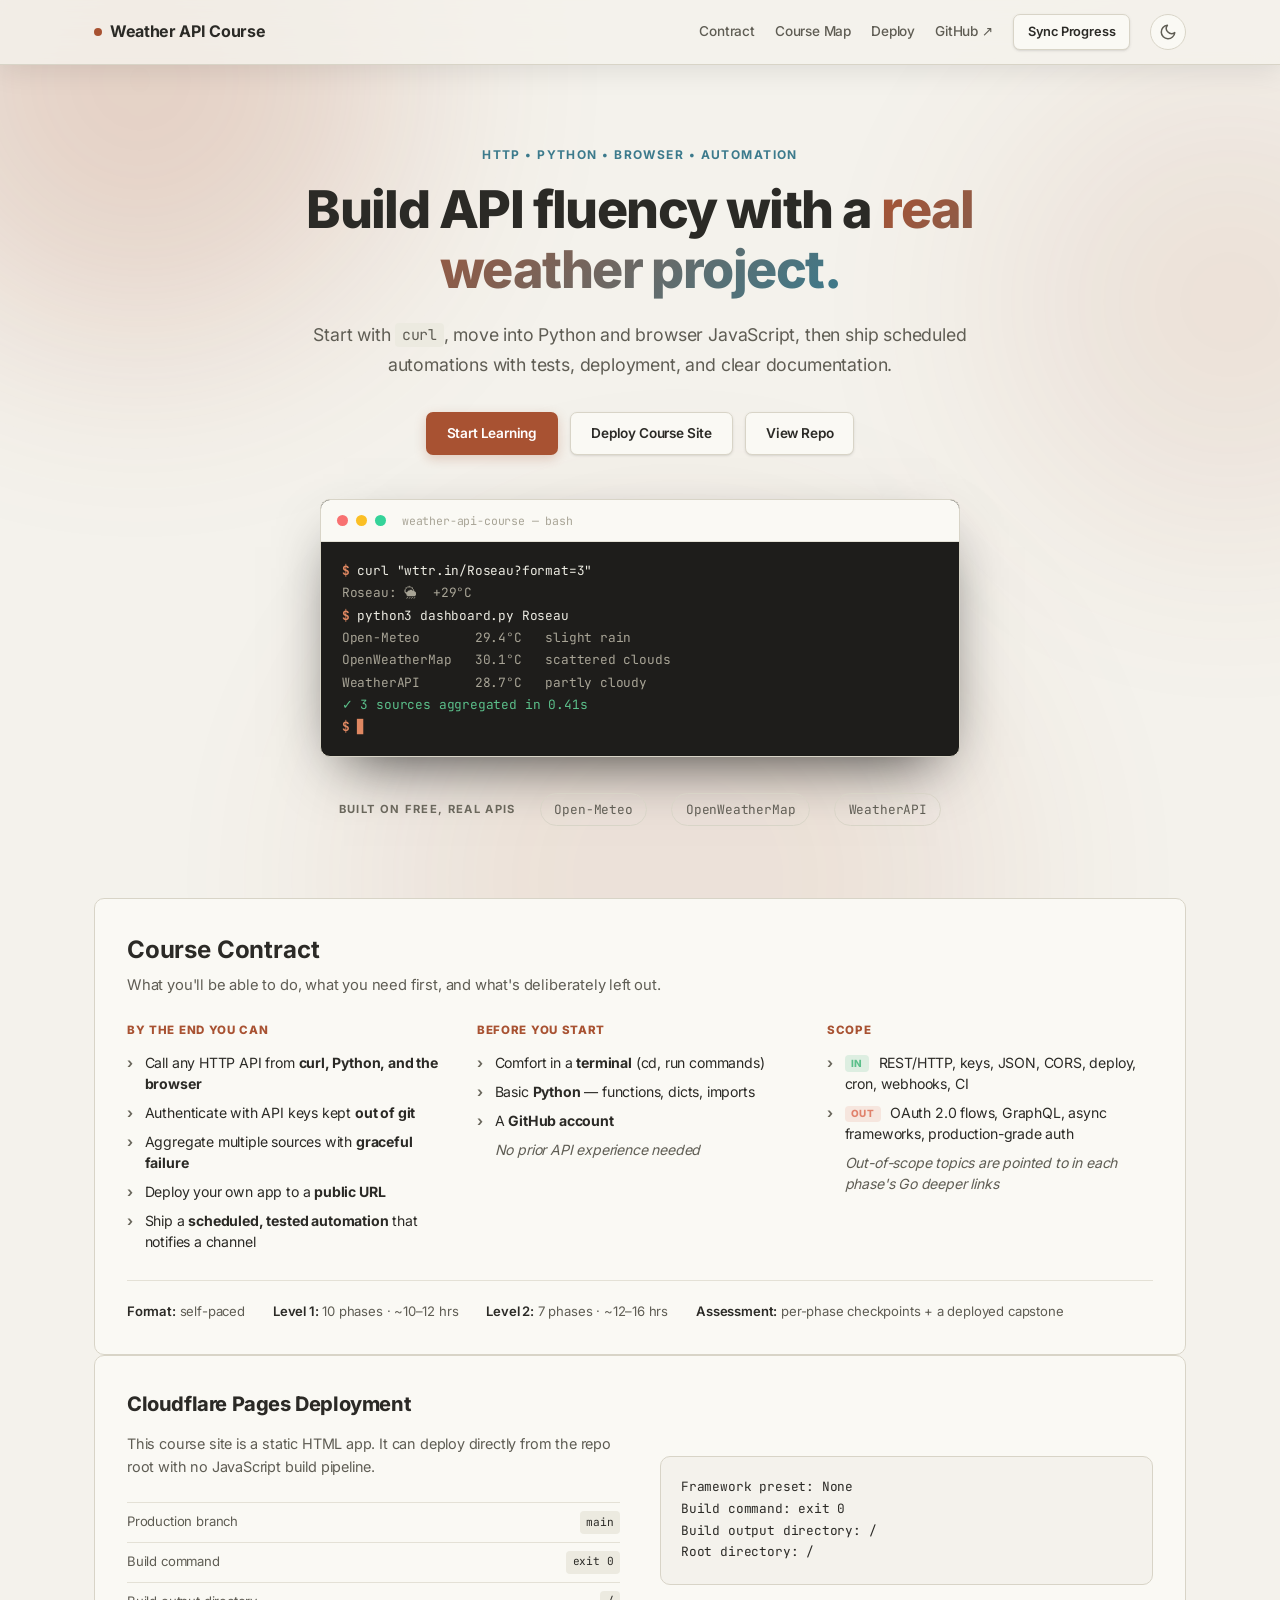
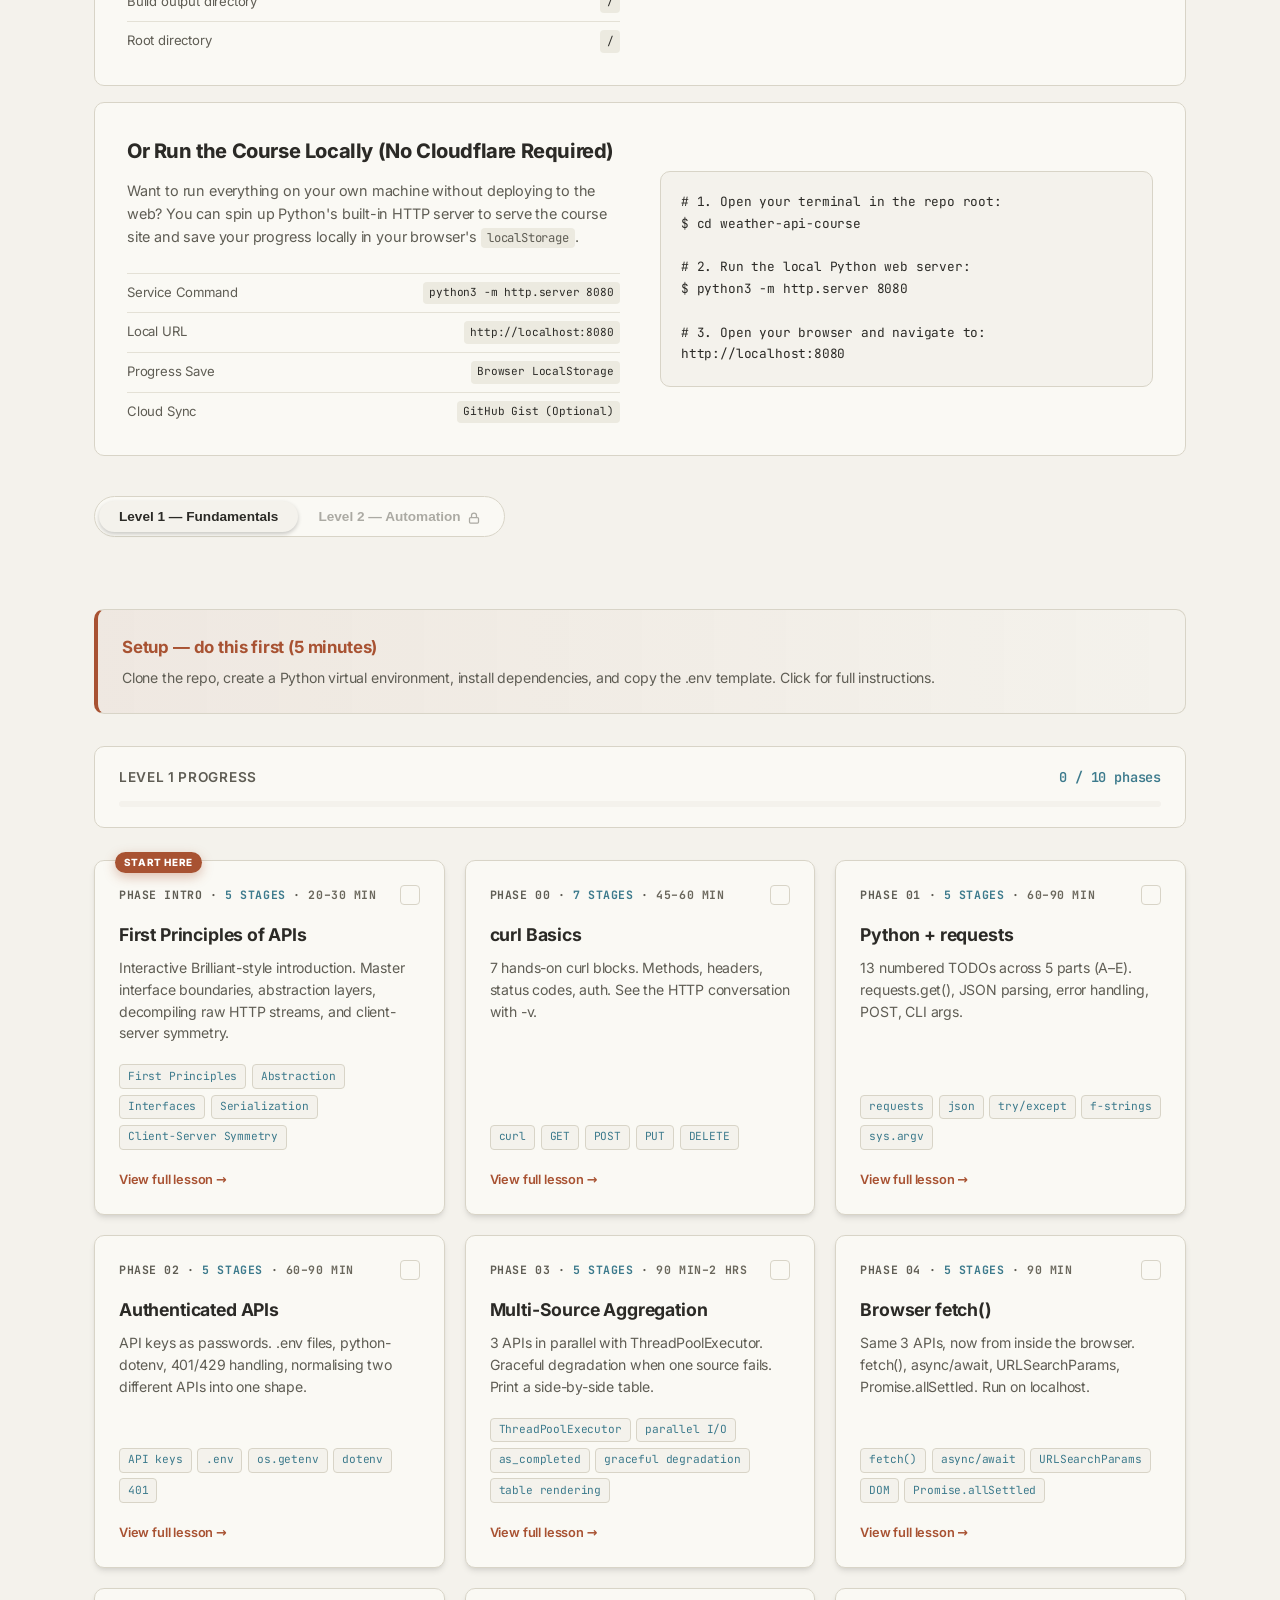
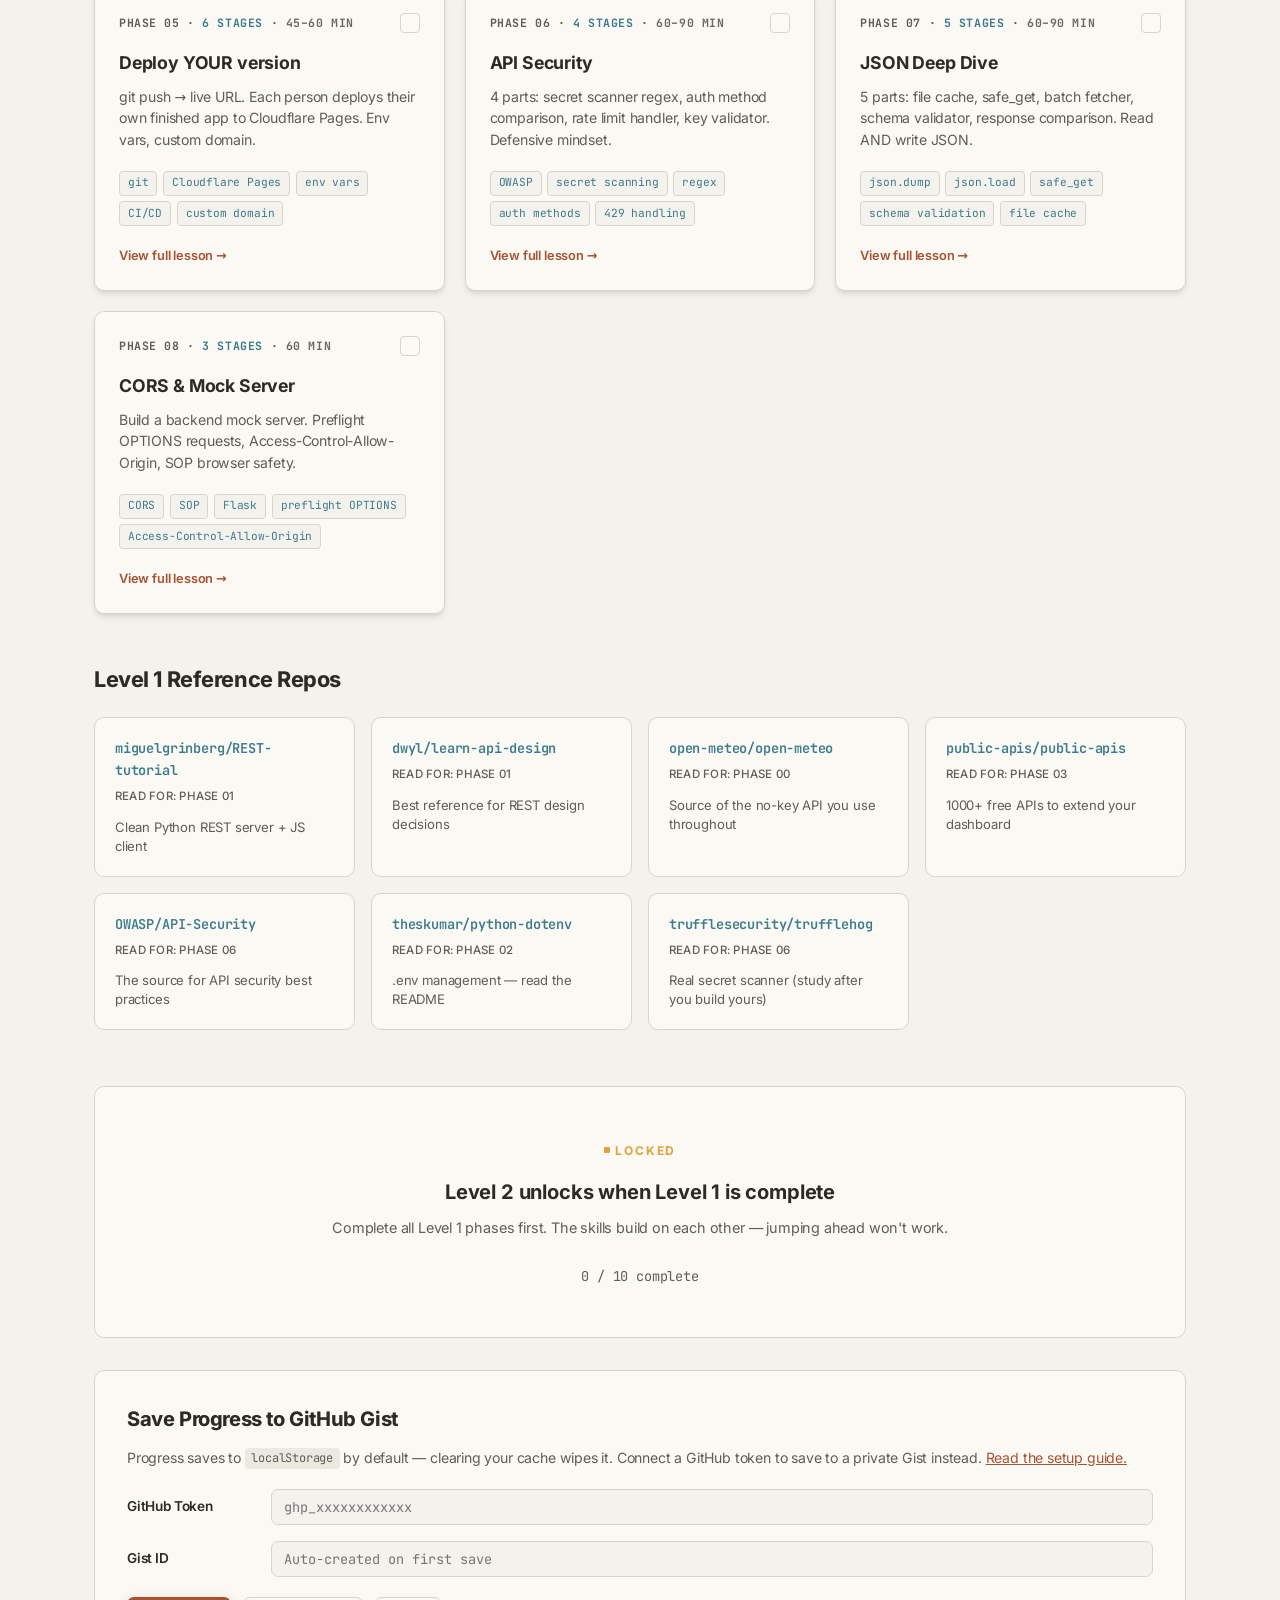
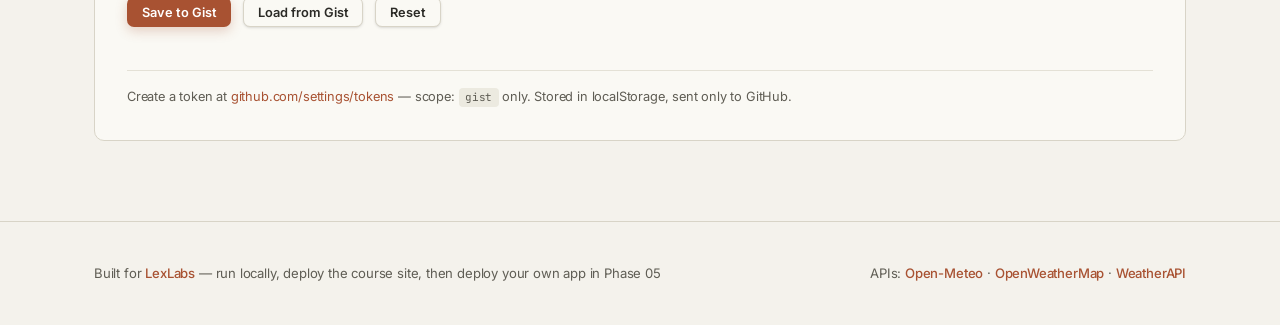
==== commit 0e893775: "Close course-design-critique gaps: contract, answer keys, time, rubric Acts on every issue from the " ====
--- a/index.html
+++ b/index.html
@@ -16,7 +16,7 @@
       } catch (e) {}
     })();
   </script>
-  <link rel="stylesheet" href="src/dashboard/css/style.css?v=10" />
+  <link rel="stylesheet" href="src/dashboard/css/style.css?v=11" />
 </head>
 <body>
 
@@ -30,6 +30,7 @@
   <div class="container nav-container">
     <div class="nav-brand">Weather API Course</div>
     <div class="nav-right">
+      <a class="nav-link" href="#contract">Contract</a>
       <a class="nav-link" href="#tabs">Course Map</a>
       <a class="nav-link" href="#deploy">Deploy</a>
       <a class="nav-link" href="https://github.com/Sharquille/weather-api-course" target="_blank" rel="noopener">GitHub ↗</a>
@@ -76,6 +77,50 @@
   </div>
 </div>
 
+<div class="container" id="contract">
+  <div class="contract-card">
+    <div class="contract-head">
+      <h2>Course Contract</h2>
+      <p>What you'll be able to do, what you need first, and what's deliberately left out.</p>
+    </div>
+    <div class="contract-grid">
+      <div class="contract-col">
+        <h3>By the end you can</h3>
+        <ul>
+          <li>Call any HTTP API from <strong>curl, Python, and the browser</strong></li>
+          <li>Authenticate with API keys kept <strong>out of git</strong></li>
+          <li>Aggregate multiple sources with <strong>graceful failure</strong></li>
+          <li>Deploy your own app to a <strong>public URL</strong></li>
+          <li>Ship a <strong>scheduled, tested automation</strong> that notifies a channel</li>
+        </ul>
+      </div>
+      <div class="contract-col">
+        <h3>Before you start</h3>
+        <ul>
+          <li>Comfort in a <strong>terminal</strong> (cd, run commands)</li>
+          <li>Basic <strong>Python</strong> — functions, dicts, imports</li>
+          <li>A <strong>GitHub account</strong></li>
+          <li class="contract-soft">No prior API experience needed</li>
+        </ul>
+      </div>
+      <div class="contract-col">
+        <h3>Scope</h3>
+        <ul>
+          <li><span class="scope-in">In</span> REST/HTTP, keys, JSON, CORS, deploy, cron, webhooks, CI</li>
+          <li><span class="scope-out">Out</span> OAuth 2.0 flows, GraphQL, async frameworks, production-grade auth</li>
+          <li class="contract-soft">Out-of-scope topics are pointed to in each phase's <em>Go deeper</em> links</li>
+        </ul>
+      </div>
+    </div>
+    <div class="contract-foot">
+      <span><strong>Format:</strong> self-paced</span>
+      <span><strong>Level 1:</strong> 10 phases · ~10–12 hrs</span>
+      <span><strong>Level 2:</strong> 7 phases · ~12–16 hrs</span>
+      <span><strong>Assessment:</strong> per-phase checkpoints + a deployed capstone</span>
+    </div>
+  </div>
+</div>
+
 <div class="container deploy-panel" id="deploy">
   <div class="deploy-inner">
     <div>
@@ -140,7 +185,7 @@
     <div class="progress-section">
       <div class="progress-header">
         <span>Level 1 Progress</span>
-        <span id="l1-progress-label">0 / 8 phases</span>
+        <span id="l1-progress-label">0 / 10 phases</span>
       </div>
       <div class="progress-track"><div class="progress-fill" id="l1-fill" style="width:0%"></div></div>
     </div>
@@ -158,9 +203,9 @@
     <div id="l2-lock-banner" class="lock-banner">
       <div class="lock-icon">Locked</div>
       <h3>Level 2 unlocks when Level 1 is complete</h3>
-      <p>Complete all 8 phases in Level 1 first. The skills build on each other — jumping ahead won't work.</p>
+      <p>Complete all Level 1 phases first. The skills build on each other — jumping ahead won't work.</p>
       <div class="lock-progress" style="margin-top:1.5rem">
-        <span id="l2-lock-label" style="font-size:0.85rem; font-family: var(--font-mono); color: var(--muted)">0 / 8 complete</span>
+        <span id="l2-lock-label" style="font-size:0.85rem; font-family: var(--font-mono); color: var(--muted)">0 / 10 complete</span>
       </div>
     </div>
 
@@ -229,6 +274,6 @@
   </div>
 </div>
 
-<script src="src/dashboard/js/main.js?v=10"></script>
+<script src="src/dashboard/js/main.js?v=11"></script>
 </body>
 </html>
--- a/src/dashboard/css/style.css
+++ b/src/dashboard/css/style.css
@@ -1809,6 +1809,166 @@
   pointer-events: none;
 }
 
+/* Estimated-time badge (phase cards) + workspace time line */
+.phase-time { color: var(--muted2); }
+.ws-time {
+  display: inline-flex;
+  align-items: center;
+  gap: 0.4rem;
+  font-size: 0.78rem;
+  font-family: var(--font-mono);
+  color: var(--muted);
+  background: var(--surface2);
+  border: 1px solid var(--border);
+  border-radius: 999px;
+  padding: 0.25rem 0.7rem;
+  margin-bottom: 1.25rem;
+}
+.ws-time svg { width: 14px; height: 14px; }
+.ws-time strong { color: var(--text); font-weight: 700; }
+
+/* Checkpoint questions as reveal-to-check Q/A */
+.ck-hint {
+  font-size: 0.8rem !important;
+  color: var(--muted2) !important;
+  margin-bottom: 0.6rem !important;
+}
+.ck {
+  border: 1px solid var(--border);
+  border-radius: var(--radius-sm);
+  background: var(--surface2);
+  margin-bottom: 0.5rem;
+  overflow: hidden;
+}
+.ck > summary {
+  cursor: pointer;
+  list-style: none;
+  padding: 0.6rem 0.85rem;
+  font-size: 0.85rem;
+  font-weight: 600;
+  color: var(--text);
+  display: flex;
+  align-items: flex-start;
+  gap: 0.5rem;
+  transition: background 0.15s ease;
+}
+.ck > summary::-webkit-details-marker { display: none; }
+.ck > summary::before {
+  content: "?";
+  flex-shrink: 0;
+  width: 18px;
+  height: 18px;
+  border-radius: 50%;
+  background: var(--accent);
+  color: var(--on-accent);
+  font-size: 0.72rem;
+  font-weight: 800;
+  display: inline-flex;
+  align-items: center;
+  justify-content: center;
+  margin-top: 1px;
+}
+.ck > summary:hover { background: rgba(var(--accent-rgb), 0.06); }
+.ck[open] > summary { border-bottom: 1px solid var(--border); }
+.ck-answer {
+  padding: 0.7rem 0.85rem 0.8rem 2.1rem;
+  font-size: 0.85rem;
+  line-height: 1.55;
+  color: var(--muted);
+}
+.ck-answer code { font-size: 0.8em; }
+
+/* Capstone rubric */
+.ck-criteria { padding-left: 1.2rem; margin-bottom: 1rem; }
+.rubric { display: flex; flex-direction: column; gap: 0.6rem; }
+.rubric-level {
+  border: 1px solid var(--border);
+  border-left: 3px solid var(--accent);
+  border-radius: var(--radius-sm);
+  background: var(--surface2);
+  padding: 0.7rem 0.9rem;
+}
+.rubric-tier {
+  display: block;
+  font-size: 0.7rem;
+  font-weight: 800;
+  text-transform: uppercase;
+  letter-spacing: 0.04em;
+  color: var(--accent);
+  margin-bottom: 0.25rem;
+}
+.rubric-level p { margin: 0 !important; font-size: 0.84rem !important; color: var(--muted) !important; }
+
+/* Course Contract card (landing) */
+.contract-card {
+  background: var(--surface);
+  border: 1px solid var(--border-light);
+  border-radius: var(--radius);
+  padding: 2rem;
+  margin-top: 1rem;
+}
+.contract-head h2 { margin-bottom: 0.25rem; }
+.contract-head p { color: var(--muted); font-size: 0.92rem; margin-bottom: 1.5rem; }
+.contract-grid {
+  display: grid;
+  grid-template-columns: repeat(3, 1fr);
+  gap: 1.5rem;
+}
+.contract-col h3 {
+  font-size: 0.72rem;
+  font-weight: 800;
+  text-transform: uppercase;
+  letter-spacing: 0.06em;
+  color: var(--accent);
+  margin-bottom: 0.75rem;
+}
+.contract-col ul { list-style: none; display: flex; flex-direction: column; gap: 0.5rem; }
+.contract-col li {
+  font-size: 0.88rem;
+  line-height: 1.5;
+  color: var(--text);
+  padding-left: 1.1rem;
+  position: relative;
+}
+.contract-col li::before {
+  content: "›";
+  position: absolute;
+  left: 0;
+  color: var(--muted2);
+  font-weight: 700;
+}
+.contract-col li strong { font-weight: 700; }
+.contract-soft { color: var(--muted) !important; font-style: italic; }
+.contract-soft::before { content: "" !important; }
+.scope-in, .scope-out {
+  display: inline-block;
+  font-size: 0.62rem;
+  font-weight: 800;
+  text-transform: uppercase;
+  letter-spacing: 0.04em;
+  padding: 0.05rem 0.4rem;
+  border-radius: 4px;
+  margin-right: 0.35rem;
+  vertical-align: middle;
+}
+.scope-in { background: rgba(var(--green-rgb), 0.18); color: var(--green); }
+.scope-out { background: rgba(var(--red-rgb), 0.16); color: var(--red); }
+.contract-foot {
+  display: flex;
+  flex-wrap: wrap;
+  gap: 0.5rem 1.75rem;
+  margin-top: 1.75rem;
+  padding-top: 1.25rem;
+  border-top: 1px solid var(--border);
+  font-size: 0.82rem;
+  color: var(--muted);
+}
+.contract-foot strong { color: var(--text); font-weight: 600; }
+@media (max-width: 768px) {
+  .contract-card { padding: 1.5rem; }
+  .contract-grid { grid-template-columns: 1fr; gap: 1.5rem; }
+}
+
 /* Lesson Guide (README) viewer */
 .ws-readme-viewer {
   display: flex;
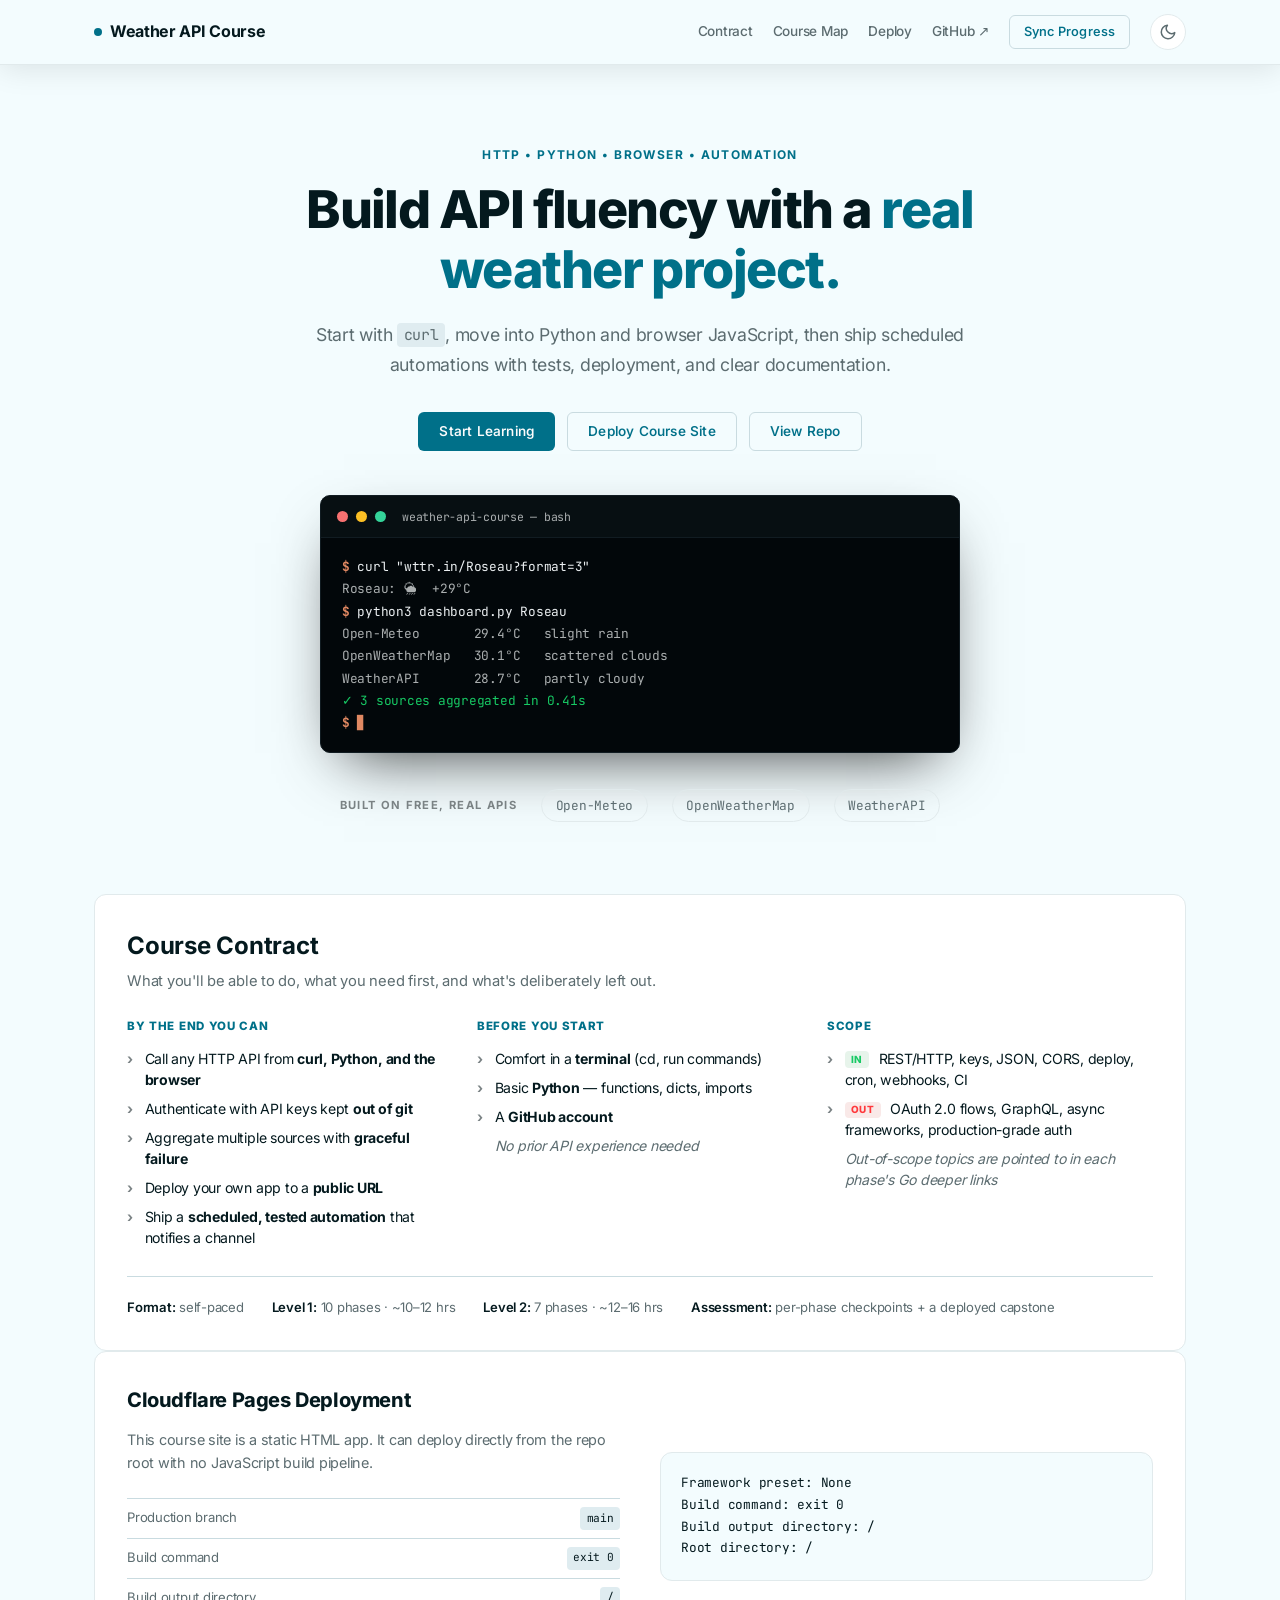
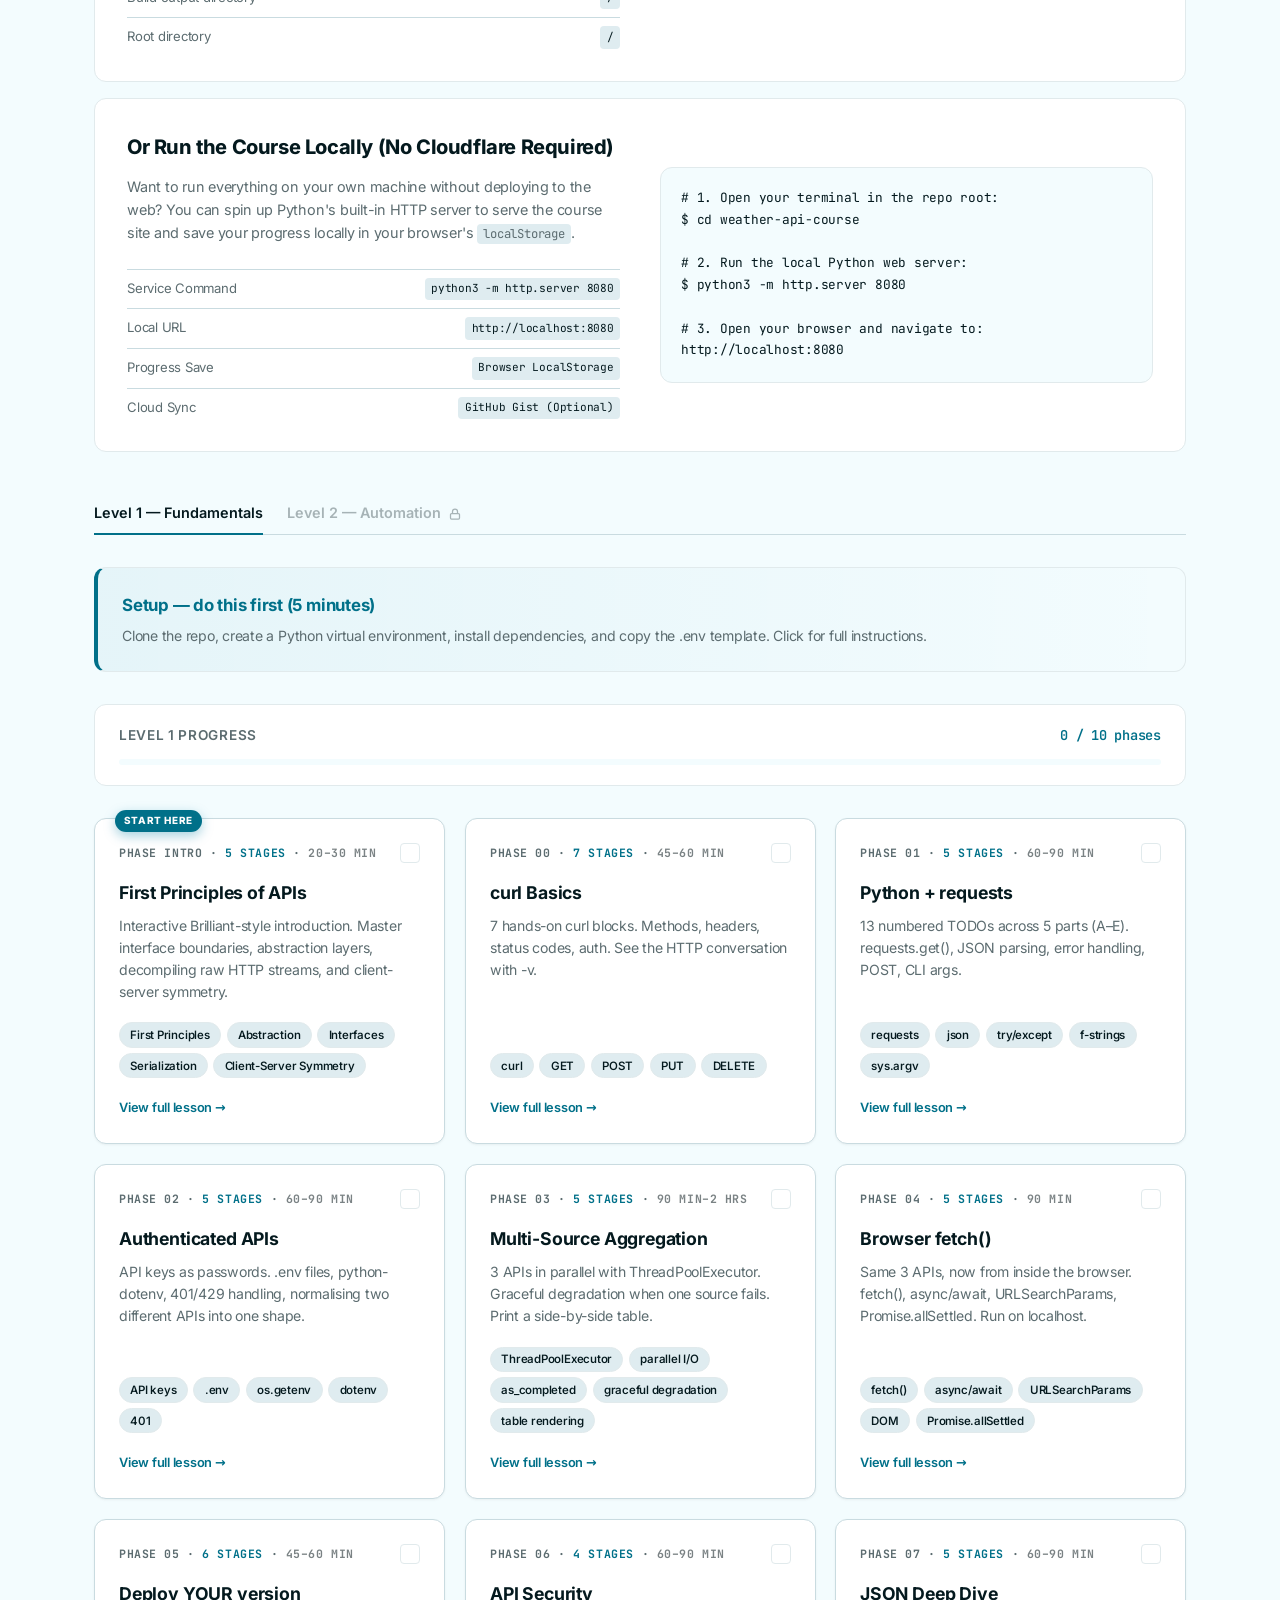
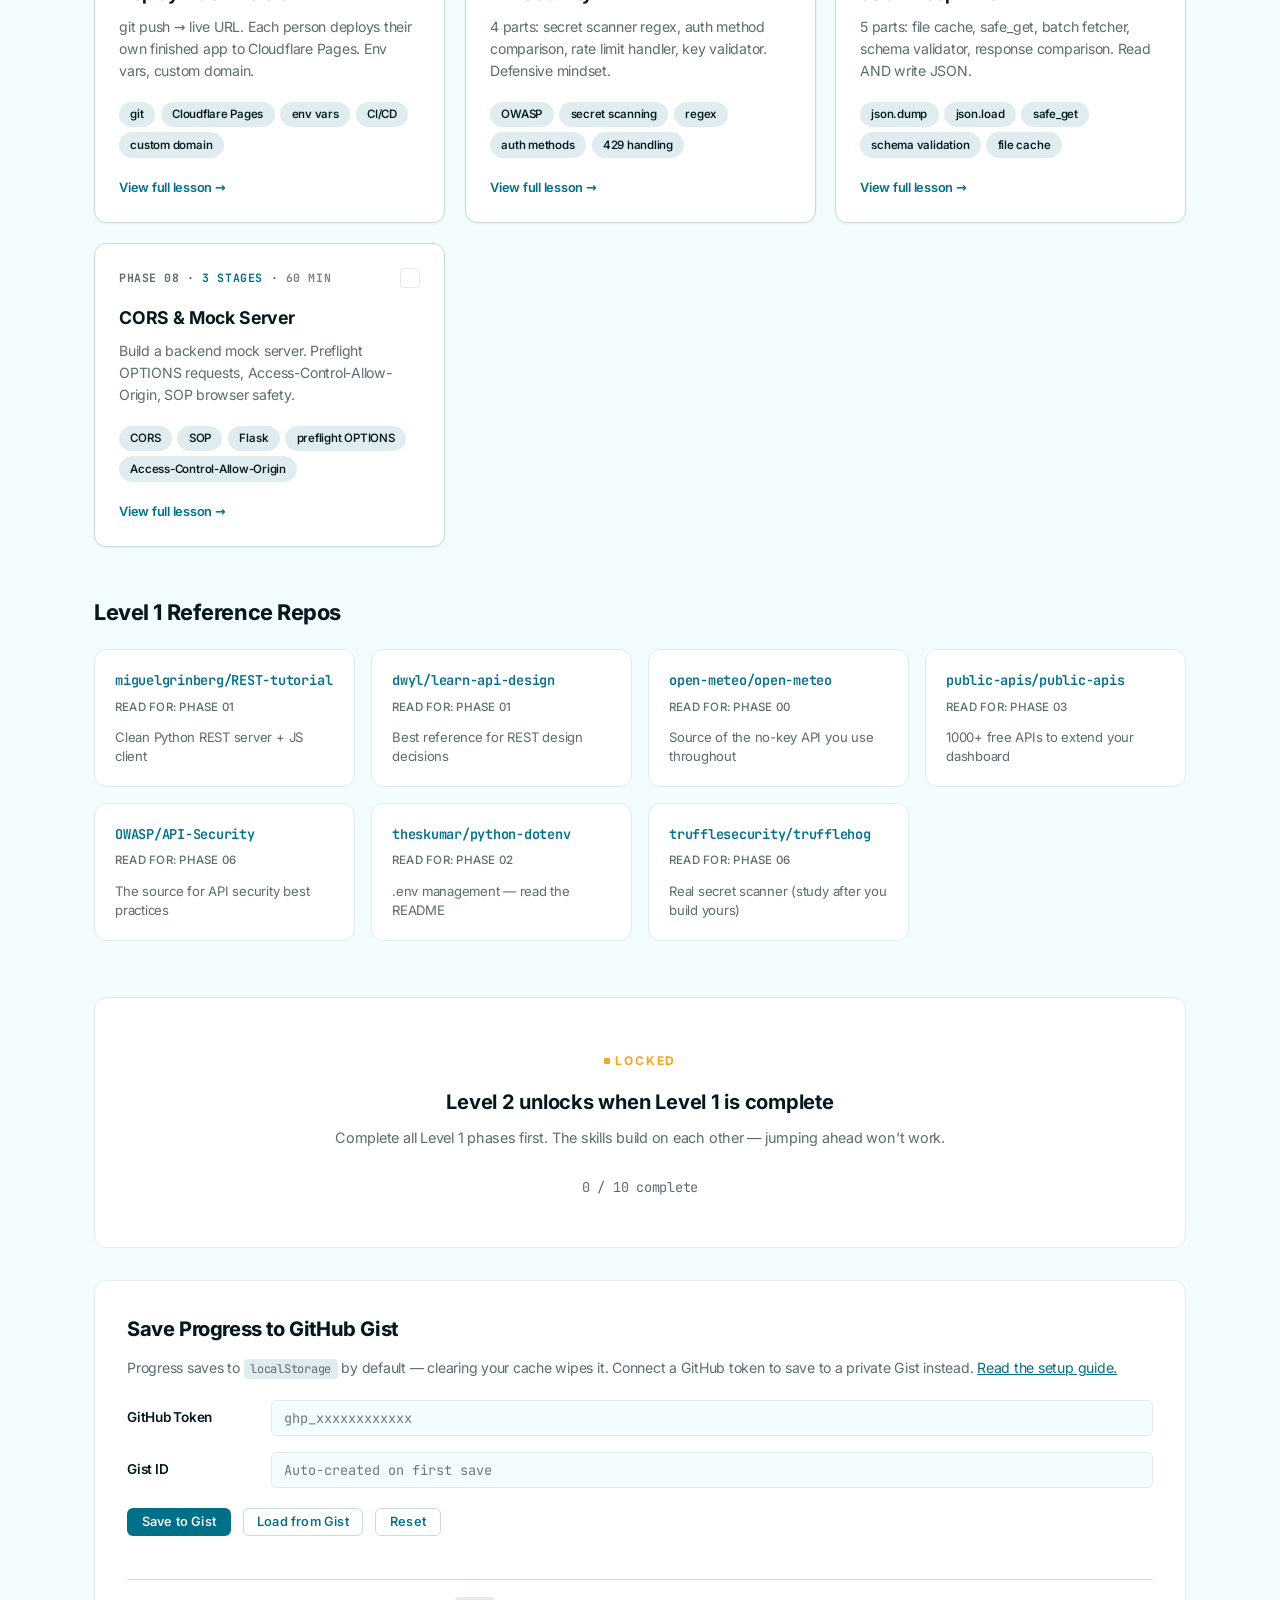
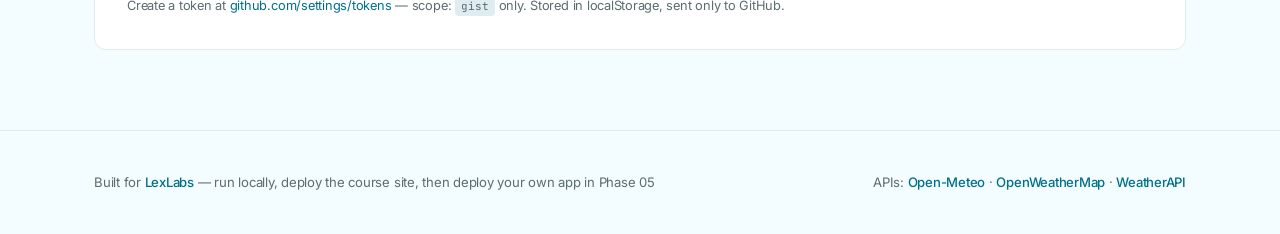
==== commit de122f9e: "ui updates" ====
--- a/index.html
+++ b/index.html
@@ -4,7 +4,7 @@
   <meta charset="UTF-8" />
   <meta name="viewport" content="width=device-width, initial-scale=1.0" />
   <meta name="description" content="A two-level Weather API course for learning HTTP, Python requests, browser fetch, deployment, security, and API automation." />
-  <meta name="theme-color" content="#262624" />
+  <meta name="theme-color" content="#0a0e17" />
   <title>Weather API Course — LexLabs</title>
   <!-- Set the Claude theme before first paint to avoid a flash of the wrong theme. -->
   <script>
@@ -169,14 +169,14 @@
 
 <div class="container" id="tabs">
   <div class="tabs-wrap">
-    <div class="tabs">
-      <button class="tab-btn active" onclick="switchTab('l1')" id="tab-l1">Level 1 — Fundamentals</button>
-      <button class="tab-btn locked" onclick="switchTab('l2')" id="tab-l2">Level 2 — Automation</button>
+    <div class="tabs" role="tablist">
+      <button class="tab-btn active" role="tab" aria-selected="true" aria-controls="panel-l1" onclick="switchTab('l1')" id="tab-l1">Level 1 — Fundamentals</button>
+      <button class="tab-btn locked" role="tab" aria-selected="false" aria-controls="panel-l2" onclick="switchTab('l2')" id="tab-l2">Level 2 — Automation</button>
     </div>
   </div>
 
   <!-- LEVEL 1 -->
-  <div class="tab-panel active" id="panel-l1">
+  <div class="tab-panel active" id="panel-l1" role="tabpanel" aria-labelledby="tab-l1">
     <div class="setup-card" role="button" tabindex="0" aria-label="Open setup instructions" onclick="openSetup()" onkeydown="cardKey(event, openSetup)">
       <h3>Setup — do this first (5 minutes)</h3>
       <p>Clone the repo, create a Python virtual environment, install dependencies, and copy the .env template. Click for full instructions.</p>
@@ -199,7 +199,7 @@
   </div>
 
   <!-- LEVEL 2 -->
-  <div class="tab-panel" id="panel-l2">
+  <div class="tab-panel" id="panel-l2" role="tabpanel" aria-labelledby="tab-l2">
     <div id="l2-lock-banner" class="lock-banner">
       <div class="lock-icon">Locked</div>
       <h3>Level 2 unlocks when Level 1 is complete</h3>
@@ -236,11 +236,11 @@
         Progress saves to <code>localStorage</code> by default — clearing your cache wipes it. Connect a GitHub token to save to a private Gist instead. <a href="PROGRESS_SYNC.md" target="_blank" rel="noopener">Read the setup guide.</a>
       </p>
       <div class="gist-row">
-        <label>GitHub Token</label>
+        <label for="gh-token">GitHub Token</label>
         <input type="password" id="gh-token" placeholder="ghp_xxxxxxxxxxxx" />
       </div>
       <div class="gist-row">
-        <label>Gist ID</label>
+        <label for="gist-id-input">Gist ID</label>
         <input type="text" id="gist-id-input" placeholder="Auto-created on first save" />
       </div>
       <div class="gist-actions">
--- a/src/dashboard/css/style.css
+++ b/src/dashboard/css/style.css
@@ -14,78 +14,102 @@
 }
 
 /* ──────────────────────────────────────────────
-   THEME SYSTEM — Claude desktop aesthetic.
-   Two themes flip via data-theme on <html>:
-   warm cream (light) and warm charcoal (dark),
-   both anchored by the terracotta brand accent.
-   Code/terminal/sandbox panes stay dark in both
-   themes — the Claude "dark code on cream" look.
+   THEME SYSTEM — HeroUI v3 Ocean Theme Specs.
+   Clean, premium curves, fluid motion physics, 
+   ocean-ice blue lights, and radiant dark abysses.
    ────────────────────────────────────────────── */
 :root {
-  /* Non-color tokens (shared) */
-  --radius:       10px;
-  --radius-sm:    7px;
-  --font-sans:    'Inter', ui-sans-serif, system-ui, -apple-system, BlinkMacSystemFont, "Segoe UI", Roboto, "Helvetica Neue", Arial, sans-serif;
-  --font-mono:    'JetBrains Mono', "SFMono-Regular", Consolas, "Liberation Mono", Menlo, Courier, monospace;
+  /* Primitive Colors (Do not change between light and dark) */
+  --white: oklch(100% 0 0);
+  --black: oklch(0% 0 0);
+  --snow: oklch(0.9911 0 0);
+  --eclipse: oklch(0.2103 0.0059 285.89);
+
+  /* Spacing & Layout (Standard HeroUI 4px scale) */
+  --spacing: 0.25rem;
+  --space-1: calc(var(--spacing) * 1);  /* 4px */
+  --space-2: calc(var(--spacing) * 2);  /* 8px */
+  --space-3: calc(var(--spacing) * 3);  /* 12px */
+  --space-4: calc(var(--spacing) * 4);  /* 16px */
+  --space-5: calc(var(--spacing) * 6);  /* 24px */
+  --space-6: calc(var(--spacing) * 8);  /* 32px */
+  --space-8: calc(var(--spacing) * 12); /* 48px */
+
+  --border-width: 1px;
+  --disabled-opacity: 0.5;
+
+  /* Radius (HeroUI default curves) */
+  --radius: 0.75rem; /* 12px */
+  --radius-xs: calc(var(--radius) * 0.25); /* 3px */
+  --radius-sm: calc(var(--radius) * 0.5);  /* 6px */
+  --radius-md: calc(var(--radius) * 0.75); /* 9px */
+  --radius-lg: calc(var(--radius) * 1);    /* 12px */
+  --radius-xl: calc(var(--radius) * 1.5);  /* 18px */
+
+  /* Easing curves (HeroUI Fluid Standard - Apple style) */
+  --ease:         cubic-bezier(0.32, 0.72, 0, 1);
+  --ease-std:     cubic-bezier(0.25, 0.46, 0.45, 0.94);
+  --font-sans:    'Inter', system-ui, -apple-system, BlinkMacSystemFont, "Segoe UI", Roboto, sans-serif;
+  --font-mono:    'JetBrains Mono', Consolas, Menlo, Monaco, "Courier New", monospace;
 
   /* Always-dark code / terminal / sandbox surfaces (same in both themes) */
-  --code-bg:      #1e1d1b;
-  --code-panel:   #262421;
-  --code-border:  #38362f;
-  --code-text:    #ecebe2;
-  --code-muted:   #a8a496;
-
-  /* Semantic terminal colours (read on dark code panes) */
-  --green:        #5bbf8a;
-  --green-rgb:    91, 191, 138;
-  --yellow:       #e0a33a;
-  --red:          #e0816b;
-  --red-rgb:      224, 129, 107;
-}
-
-/* ── Claude DARK (warm charcoal) ── */
+  --code-bg:      oklch(0.12 0.015 230); /* deep ocean abyss */
+  --code-panel:   oklch(0.16 0.015 230);
+  --code-border:  oklch(0.22 0.020 230);
+  --code-text:    oklch(0.95 0.005 230);
+  --code-muted:   oklch(0.75 0.005 230);
+
+  /* Semantic status colors (read on dark code panes) */
+  --green:        oklch(0.7329 0.1935 150.81);
+  --green-rgb:    120, 195, 145;
+  --yellow:       oklch(0.7819 0.1585 72.33);
+  --red:          oklch(0.6532 0.2328 25.74);
+  --red-rgb:      215, 120, 110;
+}
+
+/* ── HeroUI Ocean Dark ── */
 :root,
 [data-theme="dark"] {
   color-scheme: dark;
-  --bg:           #262624; /* warm charcoal */
-  --surface:      #30302e; /* raised panel */
-  --surface2:     #3a3a37; /* inset / hover */
-  --border:       #3b3a36;
-  --border-light: #4c4b45;
-  --accent:       #d97757; /* Claude terracotta */
-  --accent-hover: #c9633f;
-  --accent-rgb:   217, 119, 87;
-  --on-accent:    #2a1206; /* text on accent fills */
-  --cyan:         #8fbac8; /* muted aqua secondary */
-  --text:         #f5f4ee; /* warm off-white */
-  --muted:        #c2bfb4;
-  --muted2:       #9c998d; /* AA on charcoal */
-
-  /* Workspace chrome (themeable) */
-  --ws-sidebar:     #222220;
-  --ws-stage-head:  #30302e;
-}
-
-/* ── Claude LIGHT (warm cream) ── */
+  --bg:           oklch(0.140 0.020 230);  /* abyss background */
+  --surface:      oklch(0.2103 0.0059 285.89); /* raised card */
+  --surface2:     oklch(0.274 0.006 286.033); /* inset grey-blue panel */
+  --border:       oklch(22% 0.006 286.033);
+  --border-light: oklch(27% 0.006 286.033);
+  --accent:       oklch(0.860 0.080 230);  /* soft cyan accent */
+  --accent-hover: oklch(0.920 0.080 230);
+  --accent-rgb:   220, 220, 250;
+  --on-accent:    var(--eclipse);          /* deep text on cyan */
+  --cyan:         oklch(0.860 0.080 230);
+  --text:         var(--snow);             /* foreground */
+  --muted:        oklch(70.5% 0.015 286.067);
+  --muted2:       oklch(60.0% 0.015 286.067);
+
+  /* Workspace chrome */
+  --ws-sidebar:     oklch(0.110 0.020 230); /* deep abyss */
+  --ws-stage-head:  oklch(0.140 0.020 230);
+}
+
+/* ── HeroUI Ocean Light ── */
 [data-theme="light"] {
   color-scheme: light;
-  --bg:           #f4f2ec; /* warm cream */
-  --surface:      #faf9f4; /* raised card */
-  --surface2:     #eceae0; /* inset / input */
-  --border:       #e4e1d6;
-  --border-light: #d8d4c7;
-  --accent:       #a85232; /* deeper terracotta — AA (4.5:1) as text on cream */
-  --accent-hover: #934527;
-  --accent-rgb:   168, 82, 50;
-  --on-accent:    #ffffff;
-  --cyan:         #3c7a8c; /* deeper aqua for cream contrast */
-  --text:         #2b2a26; /* warm near-black */
-  --muted:        #5f5d54;
-  --muted2:       #6a675c; /* AA on cream */
-
-  /* Workspace chrome (themeable) */
-  --ws-sidebar:     #efede4;
-  --ws-stage-head:  #f1efe6;
+  --bg:           oklch(0.985 0.010 215);  /* crisp cool ice-grey background (#f4f7f9) */
+  --surface:      var(--white);            /* pure white raised card (#ffffff) */
+  --surface2:     oklch(0.935 0.015 215);  /* soft grey-blue inset (#ebf0f2) */
+  --border:       oklch(0.88 0.02 215);    /* subtle cool border */
+  --border-light: oklch(0.93 0.01 215);
+  --accent:       oklch(0.48 0.14 210);    /* vibrant teal-blue / cyber-teal (#007fa3) */
+  --accent-hover: oklch(0.42 0.13 210);
+  --accent-rgb:   0, 127, 163;
+  --on-accent:    var(--snow);             /* snow white text on teal */
+  --cyan:         oklch(0.48 0.14 210);
+  --text:         oklch(0.20 0.03 215);    /* deep midnight slate text (#1b252c) */
+  --muted:        oklch(0.52 0.02 215);
+  --muted2:       oklch(0.60 0.01 215);
+
+  /* Workspace chrome */
+  --ws-sidebar:     oklch(0.950 0.012 215); /* cool grey-blue sidebar */
+  --ws-stage-head:  oklch(0.950 0.012 215);
 }
 
 * { margin:0; padding:0; box-sizing:border-box; }
@@ -96,27 +120,15 @@
   color: var(--text);
   min-height: 100vh;
   line-height: 1.6;
-  letter-spacing: -0.011em;
+  letter-spacing: -0.015em;
   font-optical-sizing: auto;
   text-rendering: optimizeLegibility;
 }
 
-/* Ambient warm glows (terracotta depth) */
+/* Fluent Subtle Background Depth (Shadowed Layering) */
 .bg-decor {
-  position: fixed;
-  inset: 0;
-  overflow: hidden;
-  z-index: -1;
-  pointer-events: none;
-}
-.glow {
-  position: absolute;
-  border-radius: 50%;
-  filter: blur(110px);
-}
-.glow-1 { width: 520px; height: 520px; top: -180px; left: -120px; background: var(--accent); opacity: 0.20; }
-.glow-2 { width: 460px; height: 460px; top: 8%;    right: -180px; background: var(--accent); opacity: 0.10; }
-.glow-3 { width: 640px; height: 640px; bottom: -300px; left: 28%; background: var(--accent); opacity: 0.10; }
+  display: none; /* remove gradients for clean fluent panel look */
+}
 
 /* Container alignment */
 .container {
@@ -211,49 +223,47 @@
   max-width: 680px;
 }
 
-/* Buttons */
+/* Buttons (MUI & M3 Specs) */
 .btn {
   border: 1px solid transparent;
   border-radius: var(--radius-sm);
   cursor: pointer;
   font-size: 0.85rem;
-  font-weight: 600;
-  padding: 0.625rem 1.25rem;
-  transition: all 0.2s cubic-bezier(0.4, 0, 0.2, 1);
+  font-weight: 550;
+  padding: 0.5rem 1.25rem;
+  transition: all 0.2s var(--ease);
   text-decoration: none;
   display: inline-flex;
   align-items: center;
   justify-content: center;
   gap: 0.4rem;
   font-family: var(--font-sans);
-  box-shadow: 0 1px 3px 0 rgba(0, 0, 0, 0.1), 0 1px 2px -1px rgba(0, 0, 0, 0.1);
+  letter-spacing: 0.015em;
+  box-shadow: none;
 }
 .btn:active {
-  transform: scale(0.98);
+  opacity: 0.9;
 }
 .btn-primary {
   background: var(--accent);
   color: var(--on-accent);
-  box-shadow: 0 4px 12px rgba(var(--accent-rgb), 0.25);
 }
 .btn-primary:hover {
   background: var(--accent-hover);
-  box-shadow: 0 6px 16px rgba(var(--accent-rgb), 0.4);
-  transform: translateY(-1px);
 }
 .btn-secondary {
-  background: var(--surface);
-  border-color: var(--border-light);
-  color: var(--text);
+  background: transparent;
+  border-color: var(--border);
+  color: var(--accent);
 }
 .btn-secondary:hover {
-  background: var(--surface2);
-  border-color: var(--muted2);
-  transform: translateY(-1px);
+  background: color-mix(in oklch, var(--bg), var(--accent) 8%);
+  border-color: var(--accent);
 }
 .btn-sm {
   font-size: 0.8rem;
-  padding: 0.4rem 0.85rem;
+  padding: 0.35rem 0.85rem;
+  border-radius: var(--radius-sm);
 }
 .hero-btns {
   display: flex;
@@ -262,36 +272,35 @@
   flex-wrap: wrap;
 }
 
-/* Segmented Control Tabs */
+/* Fluent 2 Web Pivot Tabs */
 .tabs-wrap {
   margin-bottom: 2rem;
+  border-bottom: 1px solid var(--border);
 }
 .tabs {
-  display: inline-flex;
-  background: var(--surface);
-  border: 1px solid var(--border-light);
-  padding: 4px;
-  border-radius: 24px;
-  margin-bottom: 2.5rem;
+  display: flex;
+  gap: var(--space-5);
+  margin-bottom: -1px;
 }
 .tab-btn {
   background: none;
   border: none;
   color: var(--muted);
   cursor: pointer;
-  font-size: 0.85rem;
+  font-size: 0.9rem;
   font-weight: 600;
-  padding: 0.5rem 1.25rem;
-  border-radius: 20px;
-  transition: all 0.15s ease;
+  padding: var(--space-3) 0;
+  border-bottom: 2px solid transparent;
+  transition: all 0.2s var(--ease);
+  font-family: var(--font-sans);
 }
 .tab-btn.active {
-  background: var(--bg);
-  color: var(--text);
-  box-shadow: 0 2px 4px rgba(0,0,0,0.2);
+  color: var(--text);
+  border-bottom-color: var(--accent);
 }
 .tab-btn:hover:not(.active):not(.locked) {
   color: var(--text);
+  border-bottom-color: var(--border);
 }
 .tab-btn.locked {
   cursor: not-allowed;
@@ -411,10 +420,10 @@
   margin-bottom: 3rem;
 }
 
-/* Phase Cards */
+/* Phase Cards (Fluent 2 Web Spec) */
 .phase-card {
   background: var(--surface);
-  border: 1px solid var(--border-light);
+  border: 1px solid var(--border);
   border-radius: var(--radius);
   padding: 1.5rem;
   cursor: pointer;
@@ -422,14 +431,32 @@
   display: flex;
   flex-direction: column;
   position: relative;
-  transition: border-color 0.2s cubic-bezier(0.4, 0, 0.2, 1), transform 0.2s cubic-bezier(0.4, 0, 0.2, 1), background 0.2s cubic-bezier(0.4, 0, 0.2, 1), box-shadow 0.2s cubic-bezier(0.4, 0, 0.2, 1);
-  box-shadow: 0 4px 6px -1px rgba(0, 0, 0, 0.1), 0 2px 4px -1px rgba(0, 0, 0, 0.06);
+  isolation: isolate;
+  container-type: inline-size;
+  transition: all 0.25s var(--ease);
+  box-shadow: 0 1px 3px rgba(0, 0, 0, 0.04), 0 1px 2px rgba(0, 0, 0, 0.02);
+}
+/* Signature: Fluent Blue glow that tracks the pointer (set via --mx/--my in JS) */
+.phase-card::before {
+  content: "";
+  position: absolute;
+  inset: 0;
+  z-index: -1;
+  border-radius: inherit;
+  background: radial-gradient(360px circle at var(--mx, 50%) var(--my, 0%), rgba(var(--accent-rgb), 0.05), transparent 60%);
+  opacity: 0;
+  transition: opacity 0.3s var(--ease);
+  pointer-events: none;
+}
+.phase-card:hover::before { opacity: 1; }
+/* Narrow cards (container query) tighten their own padding */
+@container (max-width: 230px) {
+  .phase-card { padding: 1.15rem; }
 }
 .phase-card:hover {
   border-color: var(--accent);
-  transform: translateY(-4px);
   background: var(--surface2);
-  box-shadow: 0 10px 15px -3px rgba(0, 0, 0, 0.2), 0 4px 6px -2px rgba(0, 0, 0, 0.2);
+  box-shadow: 0 8px 16px rgba(0, 0, 0, 0.08), 0 2px 4px rgba(0, 0, 0, 0.04);
 }
 .phase-card.done {
   border-color: rgba(var(--green-rgb), 0.45);
@@ -499,13 +526,17 @@
   margin-top: auto;
 }
 .pill {
-  background: var(--bg);
+  background: var(--surface2);
   border: 1px solid var(--border-light);
-  border-radius: 4px;
-  font-size: 0.7rem;
-  font-family: var(--font-mono);
-  padding: 0.15rem 0.5rem;
-  color: var(--cyan);
+  border-radius: 16px;
+  font-size: 0.72rem;
+  font-family: var(--font-sans);
+  padding: 0.15rem 0.65rem;
+  color: var(--text);
+  font-weight: 550;
+  display: inline-flex;
+  align-items: center;
+  gap: 0.25rem;
 }
 .phase-cta {
   font-size: 0.8rem;
@@ -1003,7 +1034,7 @@
   max-width: 640px;
   margin: 2.75rem auto 0;
   background: var(--code-bg);
-  border: 1px solid var(--border-light);
+  border: 1px solid var(--code-border);
   border-radius: 10px;
   overflow: hidden;
   text-align: left;
@@ -1014,8 +1045,8 @@
   align-items: center;
   gap: 0.5rem;
   padding: 0.7rem 1rem;
-  background: var(--surface);
-  border-bottom: 1px solid var(--border);
+  background: var(--code-panel);
+  border-bottom: 1px solid var(--code-border);
 }
 .terminal-dot { width: 11px; height: 11px; border-radius: 50%; }
 .terminal-title {
@@ -1385,7 +1416,7 @@
   margin-top: auto;
   padding: 1rem;
   border-top: 1px solid var(--border);
-  background: var(--surface);
+  background: var(--ws-sidebar);
 }
 .ws-progress-stats {
   display: flex;
@@ -1424,7 +1455,7 @@
 .ws-stage-header {
   padding: 1.25rem;
   border-bottom: 1px solid var(--border);
-  background: var(--ws-stage-head);
+  background: var(--surface);
 }
 .ws-stage-eyebrow {
   color: var(--cyan);
@@ -1475,14 +1506,14 @@
   margin-bottom: 0.85rem;
 }
 .ws-stage-scroll pre {
-  background: var(--code-bg);
-  border: 1px solid var(--code-border);
+  background: var(--surface2);
+  border: 1px solid var(--border);
   border-radius: var(--radius-sm);
   padding: 0.75rem;
   font-family: var(--font-mono);
   font-size: 0.78rem;
   line-height: 1.45;
-  color: var(--code-text); /* pane is always dark — don't inherit theme text */
+  color: var(--text);
   overflow-x: auto;
   margin-bottom: 0.85rem;
 }
@@ -1497,6 +1528,7 @@
 .ws-stage-scroll pre code {
   background: transparent;
   padding: 0;
+  color: inherit;
 }
 
 .ws-sandbox-panel {
@@ -1548,20 +1580,8 @@
   color: var(--text);
 }
 
-/* Always-dark sub-surfaces inside the sandbox: the simulation output console,
-   code blocks, the Code Viewer and the Lesson Guide. Re-map theme tokens to
-   dark-pane-safe values so their text stays readable in BOTH themes. */
-.sb-console,
-.ws-sandbox-body pre,
-.ws-code-container,
-.ws-markdown {
-  --text:   var(--code-text);
-  --muted:  var(--code-muted);
-  --muted2: #8a877c;
-  --accent: #d97757;
-  --cyan:   #8fbac8;
-  color: var(--code-text);
-}
+/* The simulation widgets follow the active theme (cream in light, charcoal
+   in dark) so that all panels look cohesive and unified. */
 
 /* Sandbox Widgets Styling */
 .sb-container {
@@ -1632,8 +1652,8 @@
 
 /* Live CLI / Console Window */
 .sb-console {
-  background: var(--code-bg);
-  border: 1px solid var(--border-light);
+  background: var(--surface2);
+  border: 1px solid var(--border);
   border-radius: var(--radius);
   font-family: var(--font-mono);
   font-size: 0.78rem;
@@ -1644,7 +1664,7 @@
   min-height: 180px;
   display: flex;
   flex-direction: column;
-  box-shadow: inset 0 2px 8px rgba(0,0,0,0.8);
+  box-shadow: inset 0 1px 3px rgba(0, 0, 0, 0.05);
 }
 .sb-console-header {
   display: flex;
@@ -1695,8 +1715,8 @@
 }
 .ws-code-container {
   flex: 1;
-  background: var(--code-bg);
-  border: 1px solid var(--border-light);
+  background: var(--surface2);
+  border: 1px solid var(--border);
   border-radius: var(--radius);
   padding: 1rem;
   overflow: auto;
@@ -1978,13 +1998,13 @@
 }
 .ws-markdown {
   flex: 1;
-  background: var(--code-bg);
-  border: 1px solid var(--border-light);
+  background: var(--surface);
+  border: 1px solid var(--border);
   border-radius: var(--radius);
   padding: 1.5rem;
   overflow-y: auto;
   line-height: 1.65;
-  color: var(--code-text);
+  color: var(--text);
 }
 .ws-markdown h2 {
   font-size: 1.25rem;
@@ -2020,7 +2040,7 @@
   color: var(--text);
 }
 .ws-markdown pre {
-  background: var(--code-bg);
+  background: var(--surface2);
   border: 1px solid var(--border);
   border-radius: var(--radius-sm);
   padding: 1rem;
@@ -2032,7 +2052,7 @@
   padding: 0;
   font-size: 0.8rem;
   line-height: 1.5;
-  color: var(--code-text);
+  color: var(--text);
 }
 
 /* ==========================================
@@ -2231,7 +2251,7 @@
 .ws-tab-tab { transition: color 0.15s ease, border-color 0.15s ease, background 0.15s ease; }
 .ws-tab-tab:hover { background: rgba(255,255,255,0.02); }
 
-/* Keyboard focus visibility for accessibility */
+/* Keyboard focus visibility for accessibility (M3 Focus Halo Spec) */
 .btn:focus-visible,
 .ws-tab-tab:focus-visible,
 .ws-stage-item:focus-visible,
@@ -2239,8 +2259,9 @@
 .setup-card:focus-visible,
 .theme-toggle:focus-visible,
 .sb-input:focus-visible {
-  outline: 2px solid var(--accent);
+  outline: 3px solid rgba(var(--accent-rgb), 0.3);
   outline-offset: 2px;
+  border-radius: var(--radius-sm);
 }
 
 /* Theme toggle button (Claude light/dark) */
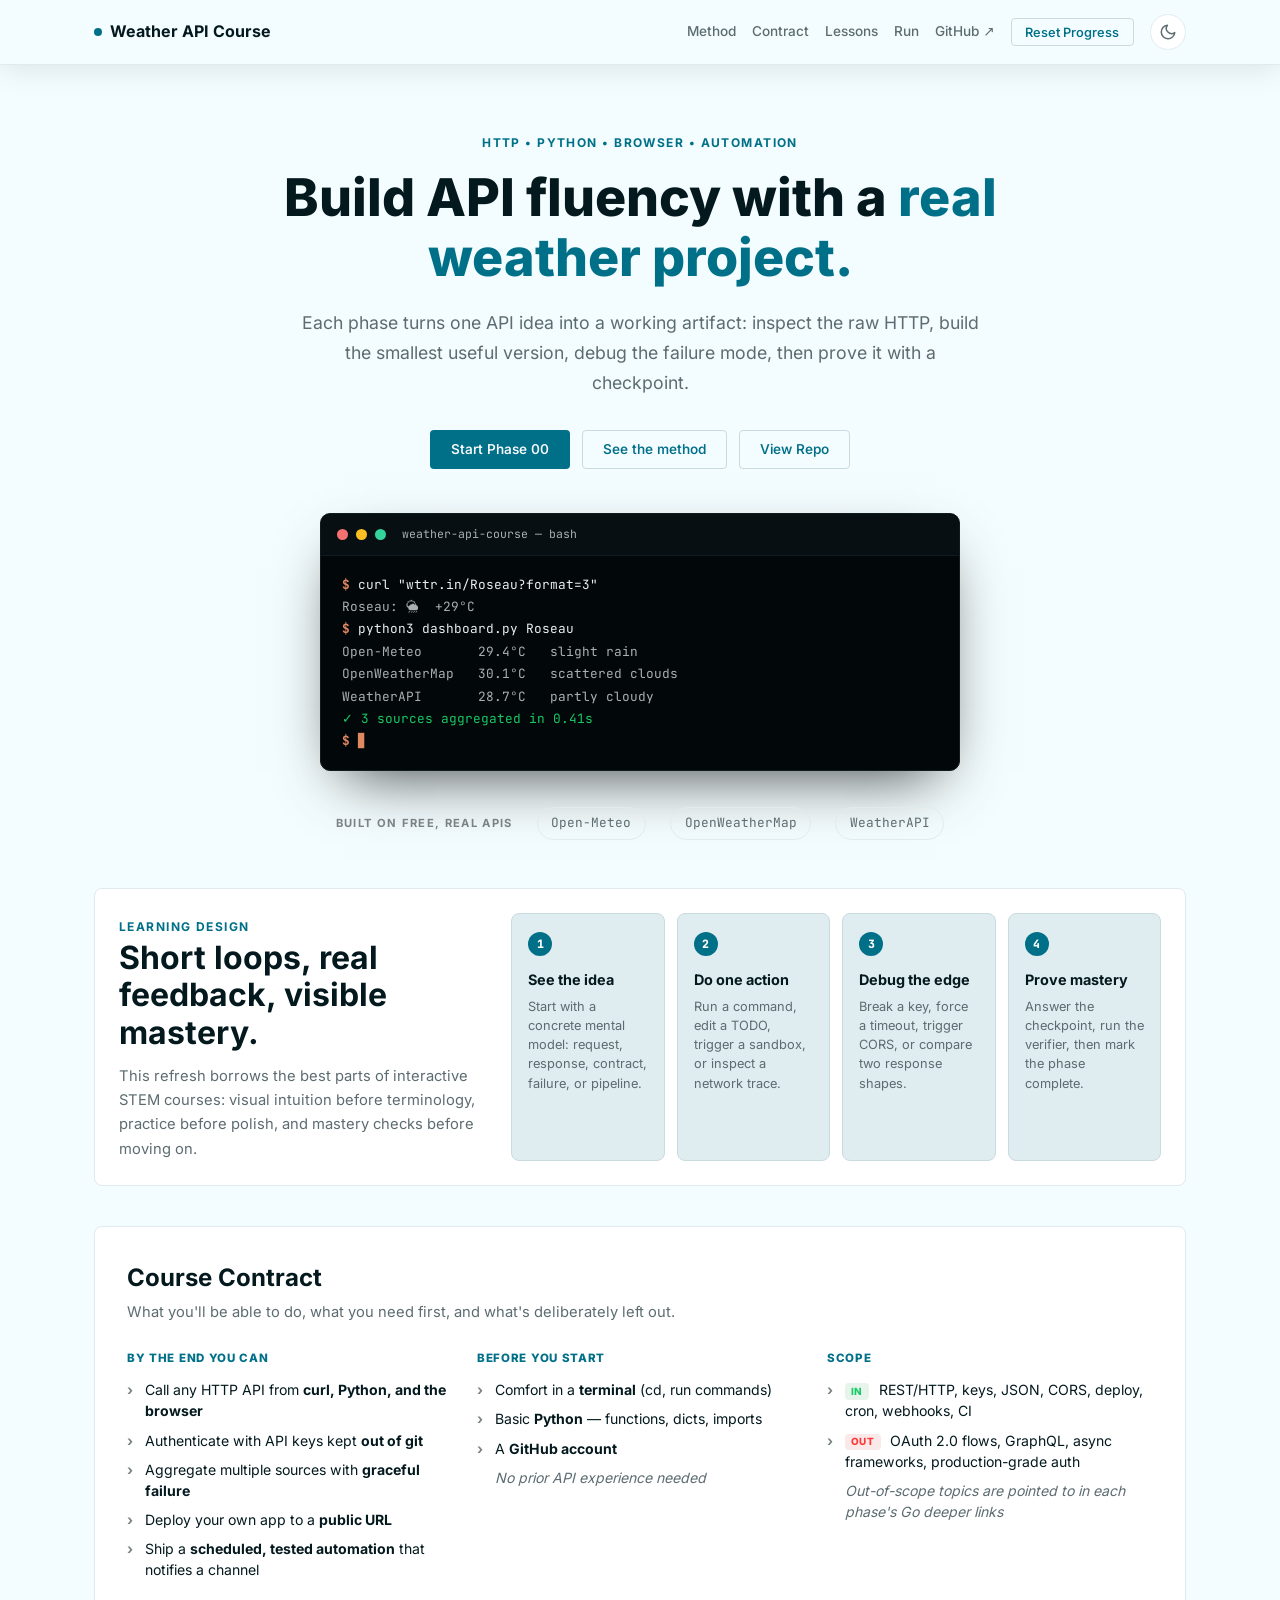
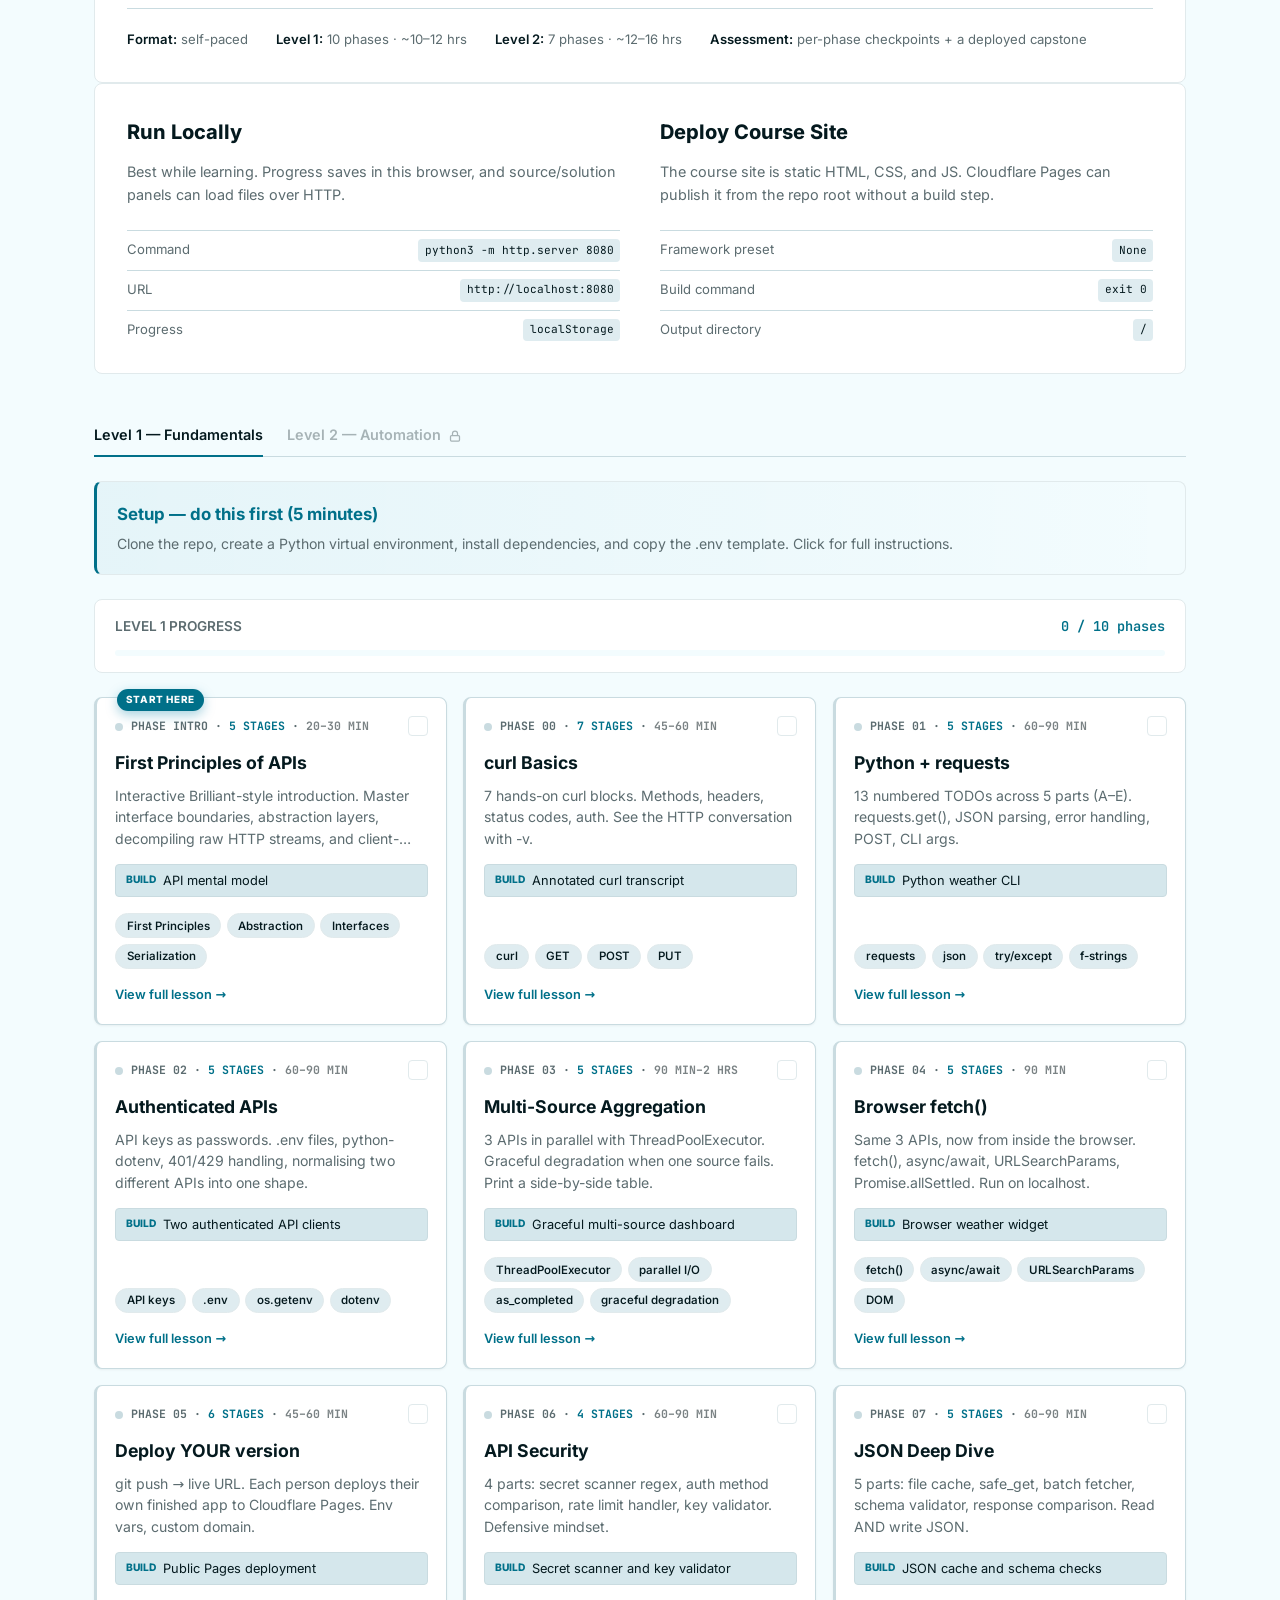
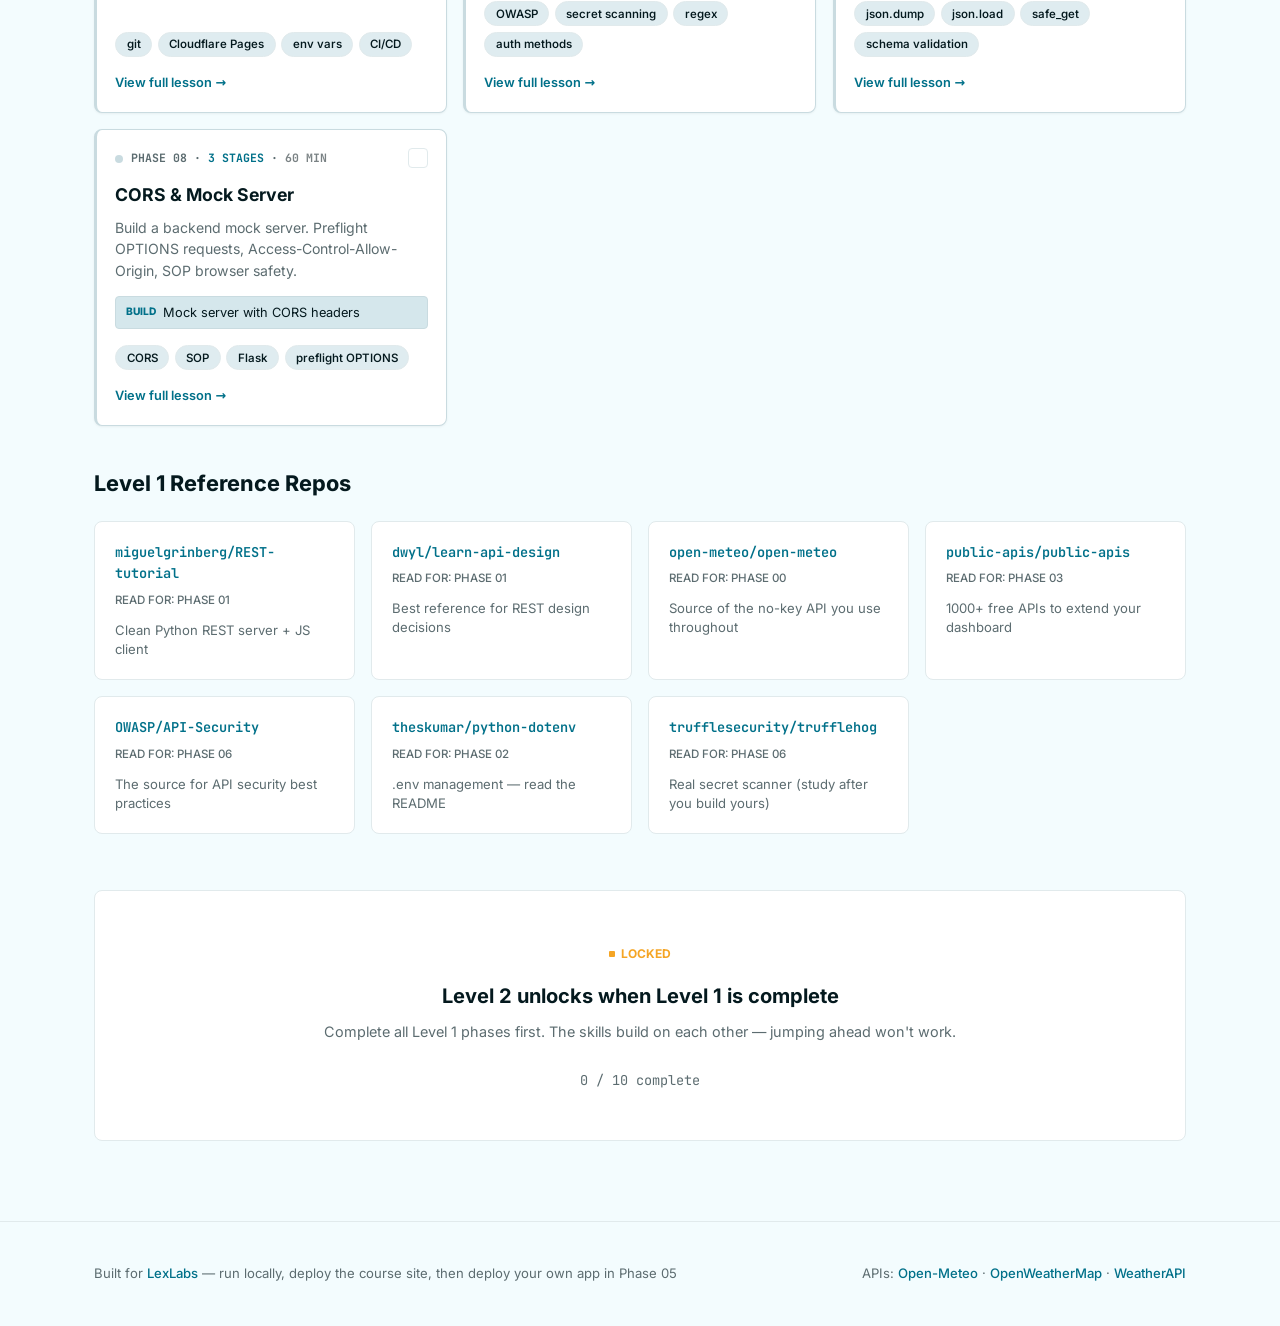
==== commit 06ad7655: "Refresh course homepage for local progress flow" ====
--- a/index.html
+++ b/index.html
@@ -16,7 +16,7 @@
       } catch (e) {}
     })();
   </script>
-  <link rel="stylesheet" href="src/dashboard/css/style.css?v=11" />
+  <link rel="stylesheet" href="src/dashboard/css/style.css?v=13" />
 </head>
 <body>
 
@@ -30,11 +30,12 @@
   <div class="container nav-container">
     <div class="nav-brand">Weather API Course</div>
     <div class="nav-right">
+      <a class="nav-link" href="#method">Method</a>
       <a class="nav-link" href="#contract">Contract</a>
-      <a class="nav-link" href="#tabs">Course Map</a>
-      <a class="nav-link" href="#deploy">Deploy</a>
+      <a class="nav-link" href="#tabs">Lessons</a>
+      <a class="nav-link" href="#run-deploy">Run</a>
       <a class="nav-link" href="https://github.com/Sharquille/weather-api-course" target="_blank" rel="noopener">GitHub ↗</a>
-      <a class="nav-link btn btn-secondary btn-sm" href="#gist-panel">Sync Progress</a>
+      <button class="btn btn-secondary btn-sm" onclick="resetProgress()">Reset Progress</button>
       <button class="theme-toggle" id="theme-toggle" type="button" onclick="toggleTheme()" aria-label="Toggle theme"></button>
     </div>
   </div>
@@ -44,10 +45,10 @@
   <div class="hero">
     <div class="eyebrow">HTTP &bull; Python &bull; Browser &bull; Automation</div>
     <h1>Build API fluency with a <span>real weather project.</span></h1>
-    <p>Start with <code>curl</code>, move into Python and browser JavaScript, then ship scheduled automations with tests, deployment, and clear documentation.</p>
+    <p>Each phase turns one API idea into a working artifact: inspect the raw HTTP, build the smallest useful version, debug the failure mode, then prove it with a checkpoint.</p>
     <div class="hero-btns">
-      <a class="btn btn-primary" href="#tabs">Start Learning</a>
-      <a class="btn btn-secondary" href="#deploy">Deploy Course Site</a>
+      <a class="btn btn-primary" href="#tabs">Start Phase 00</a>
+      <a class="btn btn-secondary" href="#method">See the method</a>
       <a class="btn btn-secondary" href="https://github.com/Sharquille/weather-api-course" target="_blank" rel="noopener">View Repo</a>
     </div>
 
@@ -75,6 +76,38 @@
       <span class="pb-item">WeatherAPI</span>
     </div>
   </div>
+</div>
+
+<div class="container" id="method">
+  <section class="learning-method" aria-labelledby="method-title">
+    <div class="method-copy">
+      <span class="eyebrow">Learning design</span>
+      <h2 id="method-title">Short loops, real feedback, visible mastery.</h2>
+      <p>This refresh borrows the best parts of interactive STEM courses: visual intuition before terminology, practice before polish, and mastery checks before moving on.</p>
+    </div>
+    <div class="method-grid">
+      <div class="method-card">
+        <span class="method-step">1</span>
+        <h3>See the idea</h3>
+        <p>Start with a concrete mental model: request, response, contract, failure, or pipeline.</p>
+      </div>
+      <div class="method-card">
+        <span class="method-step">2</span>
+        <h3>Do one action</h3>
+        <p>Run a command, edit a TODO, trigger a sandbox, or inspect a network trace.</p>
+      </div>
+      <div class="method-card">
+        <span class="method-step">3</span>
+        <h3>Debug the edge</h3>
+        <p>Break a key, force a timeout, trigger CORS, or compare two response shapes.</p>
+      </div>
+      <div class="method-card">
+        <span class="method-step">4</span>
+        <h3>Prove mastery</h3>
+        <p>Answer the checkpoint, run the verifier, then mark the phase complete.</p>
+      </div>
+    </div>
+  </section>
 </div>
 
 <div class="container" id="contract">
@@ -121,48 +154,25 @@
   </div>
 </div>
 
-<div class="container deploy-panel" id="deploy">
-  <div class="deploy-inner">
-    <div>
-      <h2>Cloudflare Pages Deployment</h2>
-      <p>This course site is a static HTML app. It can deploy directly from the repo root with no JavaScript build pipeline.</p>
+<div class="container deploy-panel" id="run-deploy">
+  <div class="deploy-inner deploy-inner-compact">
+    <div class="deploy-option">
+      <h2>Run Locally</h2>
+      <p>Best while learning. Progress saves in this browser, and source/solution panels can load files over HTTP.</p>
       <ul class="deploy-settings">
-        <li><span>Production branch</span><code>main</code></li>
+        <li><span>Command</span><code>python3 -m http.server 8080</code></li>
+        <li><span>URL</span><code>http://localhost:8080</code></li>
+        <li><span>Progress</span><code>localStorage</code></li>
+      </ul>
+    </div>
+    <div class="deploy-option">
+      <h2>Deploy Course Site</h2>
+      <p>The course site is static HTML, CSS, and JS. Cloudflare Pages can publish it from the repo root without a build step.</p>
+      <ul class="deploy-settings">
+        <li><span>Framework preset</span><code>None</code></li>
         <li><span>Build command</span><code>exit 0</code></li>
-        <li><span>Build output directory</span><code>/</code></li>
-        <li><span>Root directory</span><code>/</code></li>
+        <li><span>Output directory</span><code>/</code></li>
       </ul>
-    </div>
-    <div class="deploy-code" aria-label="Cloudflare Pages settings code block">
-      <pre><code>Framework preset: None
-Build command: exit 0
-Build output directory: /
-Root directory: /</code></pre>
-    </div>
-  </div>
-</div>
-
-<div class="container deploy-panel" id="local-server" style="margin-top: -1.5rem;">
-  <div class="deploy-inner" style="border-color: var(--border-light);">
-    <div>
-      <h2>Or Run the Course Locally (No Cloudflare Required)</h2>
-      <p>Want to run everything on your own machine without deploying to the web? You can spin up Python's built-in HTTP server to serve the course site and save your progress locally in your browser's <code>localStorage</code>.</p>
-      <ul class="deploy-settings">
-        <li><span>Service Command</span><code>python3 -m http.server 8080</code></li>
-        <li><span>Local URL</span><code>http://localhost:8080</code></li>
-        <li><span>Progress Save</span><code>Browser LocalStorage</code></li>
-        <li><span>Cloud Sync</span><code>GitHub Gist (Optional)</code></li>
-      </ul>
-    </div>
-    <div class="deploy-code" aria-label="Local Python Server code block">
-      <pre><code># 1. Open your terminal in the repo root:
-$ cd weather-api-course
-
-# 2. Run the local Python web server:
-$ python3 -m http.server 8080
-
-# 3. Open your browser and navigate to:
-http://localhost:8080</code></pre>
     </div>
   </div>
 </div>
@@ -228,33 +238,7 @@
   </div>
 </div>
 
-<div class="container" id="gist-panel">
-  <div class="gist-panel">
-    <div class="gist-inner">
-      <h3>Save Progress to GitHub Gist</h3>
-      <p style="color:var(--muted); font-size:0.88rem; margin-bottom:1.25rem; line-height:1.6">
-        Progress saves to <code>localStorage</code> by default — clearing your cache wipes it. Connect a GitHub token to save to a private Gist instead. <a href="PROGRESS_SYNC.md" target="_blank" rel="noopener">Read the setup guide.</a>
-      </p>
-      <div class="gist-row">
-        <label for="gh-token">GitHub Token</label>
-        <input type="password" id="gh-token" placeholder="ghp_xxxxxxxxxxxx" />
-      </div>
-      <div class="gist-row">
-        <label for="gist-id-input">Gist ID</label>
-        <input type="text" id="gist-id-input" placeholder="Auto-created on first save" />
-      </div>
-      <div class="gist-actions">
-        <button class="btn btn-primary btn-sm" onclick="saveToGist()">Save to Gist</button>
-        <button class="btn btn-secondary btn-sm" onclick="loadFromGist()">Load from Gist</button>
-        <button class="btn btn-secondary btn-sm" onclick="resetProgress()">Reset</button>
-      </div>
-      <div id="gist-status"></div>
-      <p class="gist-note">
-        Create a token at <a href="https://github.com/settings/tokens/new?scopes=gist" target="_blank" rel="noopener">github.com/settings/tokens</a> — scope: <code>gist</code> only. Stored in localStorage, sent only to GitHub.
-      </p>
-    </div>
-  </div>
-</div>
+
 
 <footer>
   <div class="container footer-container">
@@ -274,6 +258,6 @@
   </div>
 </div>
 
-<script src="src/dashboard/js/main.js?v=11"></script>
+<script src="src/dashboard/js/main.js?v=13"></script>
 </body>
 </html>
--- a/src/dashboard/css/style.css
+++ b/src/dashboard/css/style.css
@@ -39,12 +39,12 @@
   --disabled-opacity: 0.5;
 
   /* Radius (HeroUI default curves) */
-  --radius: 0.75rem; /* 12px */
+  --radius: 0.5rem; /* 8px */
   --radius-xs: calc(var(--radius) * 0.25); /* 3px */
   --radius-sm: calc(var(--radius) * 0.5);  /* 6px */
   --radius-md: calc(var(--radius) * 0.75); /* 9px */
-  --radius-lg: calc(var(--radius) * 1);    /* 12px */
-  --radius-xl: calc(var(--radius) * 1.5);  /* 18px */
+  --radius-lg: calc(var(--radius) * 1);    /* 8px */
+  --radius-xl: calc(var(--radius) * 1.5);  /* 12px */
 
   /* Easing curves (HeroUI Fluid Standard - Apple style) */
   --ease:         cubic-bezier(0.32, 0.72, 0, 1);
@@ -120,7 +120,7 @@
   color: var(--text);
   min-height: 100vh;
   line-height: 1.6;
-  letter-spacing: -0.015em;
+  letter-spacing: 0;
   font-optical-sizing: auto;
   text-rendering: optimizeLegibility;
 }
@@ -157,7 +157,7 @@
 .nav-brand {
   font-weight: 700;
   font-size: 1rem;
-  letter-spacing: -0.02em;
+  letter-spacing: 0;
   color: var(--text);
   display: flex;
   align-items: center;
@@ -173,7 +173,7 @@
 }
 .nav-right {
   display: flex;
-  gap: 1.25rem;
+  gap: 1rem;
   align-items: center;
 }
 .nav-link {
@@ -190,7 +190,7 @@
 /* Hero Section */
 .hero {
   text-align: center;
-  padding: 5rem 1.5rem 3.5rem;
+  padding: 4.25rem 1.5rem 3rem;
   max-width: 840px;
   margin: 0 auto;
 }
@@ -207,7 +207,7 @@
   font-weight: 800;
   line-height: 1.15;
   margin-bottom: 1.25rem;
-  letter-spacing: -0.03em;
+  letter-spacing: 0;
 }
 .hero h1 span {
   background: linear-gradient(135deg, var(--accent), var(--cyan));
@@ -238,7 +238,7 @@
   justify-content: center;
   gap: 0.4rem;
   font-family: var(--font-sans);
-  letter-spacing: 0.015em;
+  letter-spacing: 0;
   box-shadow: none;
 }
 .btn:active {
@@ -274,7 +274,7 @@
 
 /* Fluent 2 Web Pivot Tabs */
 .tabs-wrap {
-  margin-bottom: 2rem;
+  margin-bottom: 1.5rem;
   border-bottom: 1px solid var(--border);
 }
 .tabs {
@@ -312,8 +312,8 @@
   background: var(--surface);
   border: 1px solid var(--border-light);
   border-radius: var(--radius);
-  padding: 1.25rem 1.5rem;
-  margin-bottom: 2rem;
+  padding: 1rem 1.25rem;
+  margin-bottom: 1.5rem;
 }
 .progress-header {
   display: flex;
@@ -325,7 +325,7 @@
   font-size: 0.85rem;
   font-weight: 600;
   text-transform: uppercase;
-  letter-spacing: 0.05em;
+  letter-spacing: 0;
   color: var(--muted);
 }
 .progress-header span:last-child {
@@ -360,7 +360,7 @@
   color: var(--yellow);
   font-size: 0.75rem;
   font-weight: 700;
-  letter-spacing: 0.15em;
+  letter-spacing: 0;
   text-transform: uppercase;
   margin-bottom: 1rem;
   display: inline-flex;
@@ -390,10 +390,10 @@
 .setup-card {
   background: linear-gradient(90deg, rgba(var(--accent-rgb), 0.06) 0%, transparent 100%);
   border: 1px solid var(--border-light);
-  border-left: 4px solid var(--accent);
+  border-left: 3px solid var(--accent);
   border-radius: var(--radius);
-  padding: 1.5rem;
-  margin-bottom: 2rem;
+  padding: 1.15rem 1.25rem;
+  margin-bottom: 1.5rem;
   cursor: pointer;
   transition: border-color 0.15s ease, background-color 0.15s ease;
 }
@@ -415,19 +415,20 @@
 /* Grid Layouts */
 .phases {
   display: grid;
-  gap: 1.25rem;
-  grid-template-columns: repeat(auto-fill, minmax(290px, 1fr));
-  margin-bottom: 3rem;
-}
-
-/* Phase Cards (Fluent 2 Web Spec) */
+  gap: 1rem;
+  grid-template-columns: repeat(auto-fill, minmax(270px, 1fr));
+  margin-bottom: 2.5rem;
+}
+
+/* Phase Cards (Fluent 2 Web Spec with M3 Status Bars) */
 .phase-card {
   background: var(--surface);
   border: 1px solid var(--border);
+  border-left: 3px solid var(--border);
   border-radius: var(--radius);
-  padding: 1.5rem;
+  padding: 1.15rem;
   cursor: pointer;
-  min-height: 250px;
+  min-height: 236px;
   display: flex;
   flex-direction: column;
   position: relative;
@@ -455,30 +456,59 @@
 }
 .phase-card:hover {
   border-color: var(--accent);
+  border-left-color: var(--accent);
   background: var(--surface2);
   box-shadow: 0 8px 16px rgba(0, 0, 0, 0.08), 0 2px 4px rgba(0, 0, 0, 0.04);
 }
 .phase-card.done {
-  border-color: rgba(var(--green-rgb), 0.45);
+  border-color: var(--border);
+  border-left-color: var(--green);
 }
 .phase-card.done:hover {
   border-color: var(--green);
+  border-left-color: var(--green);
 }
 .phase-card.locked-card {
-  opacity: 0.4;
+  opacity: 0.55;
   pointer-events: none;
+  border-left-color: var(--border);
+}
+
+/* Progress Node Indicator Dot */
+.phase-node-indicator {
+  display: inline-block;
+  width: 8px;
+  height: 8px;
+  border-radius: 50%;
+  background: var(--border);
+  position: relative;
+  margin-right: var(--space-2);
+  vertical-align: middle;
+  transition: all 0.25s var(--ease);
+}
+.phase-card:hover .phase-node-indicator {
+  background: var(--accent);
+  box-shadow: 0 0 8px var(--accent);
+}
+.phase-card.done .phase-node-indicator {
+  background: var(--green);
+  box-shadow: 0 0 8px var(--green);
+}
+.phase-card.locked-card .phase-node-indicator {
+  background: var(--border);
+  box-shadow: none;
 }
 .phase-top {
   display: flex;
   justify-content: space-between;
   align-items: center;
-  margin-bottom: 1rem;
+  margin-bottom: 0.8rem;
 }
 .phase-num {
   font-family: var(--font-mono);
   font-size: 0.72rem;
   font-weight: 700;
-  letter-spacing: 0.05em;
+  letter-spacing: 0;
   text-transform: uppercase;
   color: var(--muted);
 }
@@ -509,20 +539,44 @@
 .phase-title {
   font-size: 1.1rem;
   font-weight: 700;
-  margin-bottom: 0.5rem;
-  letter-spacing: -0.01em;
+  margin-bottom: 0.45rem;
+  letter-spacing: 0;
 }
 .phase-desc {
   color: var(--muted);
   font-size: 0.88rem;
   line-height: 1.55;
-  margin-bottom: 1.25rem;
+  margin-bottom: 0.85rem;
+  display: -webkit-box;
+  -webkit-line-clamp: 3;
+  -webkit-box-orient: vertical;
+  overflow: hidden;
+}
+.phase-output {
+  display: flex;
+  align-items: center;
+  gap: 0.45rem;
+  border: 1px solid var(--border);
+  border-radius: var(--radius-sm);
+  background: color-mix(in oklch, var(--surface2), var(--accent) 4%);
+  color: var(--text);
+  font-size: 0.8rem;
+  line-height: 1.35;
+  padding: 0.45rem 0.6rem;
+  margin-bottom: 1rem;
+}
+.phase-output span {
+  color: var(--accent);
+  font-size: 0.64rem;
+  font-weight: 800;
+  text-transform: uppercase;
+  letter-spacing: 0;
 }
 .phase-pills {
   display: flex;
   flex-wrap: wrap;
   gap: 0.35rem;
-  margin-bottom: 1.25rem;
+  margin-bottom: 1rem;
   margin-top: auto;
 }
 .pill {
@@ -558,7 +612,7 @@
   font-size: 1.35rem;
   font-weight: 750;
   margin-bottom: 1.25rem;
-  letter-spacing: -0.02em;
+  letter-spacing: 0;
 }
 
 /* Repo Cards */
@@ -595,7 +649,7 @@
   margin-bottom: 0.75rem;
   font-weight: 500;
   text-transform: uppercase;
-  letter-spacing: 0.02em;
+  letter-spacing: 0;
 }
 .repo-desc {
   font-size: 0.82rem;
@@ -617,11 +671,17 @@
   gap: 2.5rem;
   align-items: center;
 }
+.deploy-inner-compact {
+  align-items: stretch;
+}
+.deploy-option {
+  min-width: 0;
+}
 .deploy-inner h2 {
   font-size: 1.25rem;
   font-weight: 750;
   margin-bottom: 0.75rem;
-  letter-spacing: -0.02em;
+  letter-spacing: 0;
 }
 .deploy-inner p {
   color: var(--muted);
@@ -660,82 +720,6 @@
   background: transparent;
   padding: 0;
   font-size: 0.8rem;
-}
-
-/* Gist Save Panel */
-.gist-panel {
-  margin-bottom: 3.5rem;
-}
-.gist-inner {
-  background: var(--surface);
-  border: 1px solid var(--border-light);
-  border-radius: var(--radius);
-  padding: 2rem;
-}
-.gist-inner h3 {
-  font-size: 1.25rem;
-  font-weight: 750;
-  margin-bottom: 0.75rem;
-  letter-spacing: -0.02em;
-}
-.gist-row {
-  display: flex;
-  align-items: center;
-  gap: 1.5rem;
-  margin-bottom: 1rem;
-}
-.gist-row label {
-  font-size: 0.85rem;
-  font-weight: 600;
-  color: var(--text);
-  min-width: 120px;
-}
-.gist-row input {
-  flex: 1;
-  background: var(--bg);
-  border: 1px solid var(--border-light);
-  border-radius: var(--radius-sm);
-  color: var(--text);
-  font-family: var(--font-mono);
-  font-size: 0.85rem;
-  padding: 0.5rem 0.75rem;
-  transition: all 0.15s cubic-bezier(0.4, 0, 0.2, 1);
-}
-.gist-row input:focus {
-  outline: none;
-  border-color: var(--accent);
-  box-shadow: 0 0 0 3px rgba(var(--accent-rgb), 0.18);
-}
-.gist-row input.error {
-  border-color: var(--red);
-  box-shadow: 0 0 0 3px rgba(var(--red-rgb), 0.18);
-}
-.gist-actions {
-  display: flex;
-  gap: 0.75rem;
-  margin-top: 1.25rem;
-  flex-wrap: wrap;
-}
-.gist-note {
-  font-size: 0.8rem;
-  color: var(--muted);
-  line-height: 1.6;
-  margin-top: 1rem;
-  border-top: 1px solid var(--border);
-  padding-top: 1rem;
-}
-.gist-note a {
-  color: var(--accent);
-  text-decoration: none;
-}
-.gist-note a:hover {
-  text-decoration: underline;
-}
-#gist-status {
-  font-family: var(--font-mono);
-  font-size: 0.8rem;
-  margin-top: 0.75rem;
-  min-height: 1.2em;
 }
 
 /* Modal Backdrop */
@@ -794,7 +778,7 @@
   font-weight: 800;
   margin-bottom: 0.5rem;
   padding-right: 2rem;
-  letter-spacing: -0.02em;
+  letter-spacing: 0;
 }
 .modal .modal-meta {
   display: flex;
@@ -1120,6 +1104,64 @@
   box-shadow: 0 4px 12px rgba(var(--accent-rgb), 0.35);
 }
 
+/* Learning method strip */
+.learning-method {
+  display: grid;
+  grid-template-columns: minmax(240px, 0.85fr) 1.5fr;
+  gap: 1.5rem;
+  align-items: stretch;
+  margin: 0 auto 2.5rem;
+  padding: 1.5rem;
+  background: var(--surface);
+  border: 1px solid var(--border-light);
+  border-radius: var(--radius);
+}
+.method-copy h2 {
+  font-size: clamp(1.45rem, 3vw, 2rem);
+  line-height: 1.18;
+  margin-bottom: 0.75rem;
+  letter-spacing: 0;
+}
+.method-copy p {
+  color: var(--muted);
+  font-size: 0.92rem;
+  line-height: 1.65;
+}
+.method-grid {
+  display: grid;
+  grid-template-columns: repeat(4, 1fr);
+  gap: 0.75rem;
+}
+.method-card {
+  border: 1px solid var(--border);
+  background: var(--surface2);
+  border-radius: var(--radius);
+  padding: 1rem;
+}
+.method-step {
+  display: inline-flex;
+  align-items: center;
+  justify-content: center;
+  width: 24px;
+  height: 24px;
+  border-radius: 50%;
+  background: var(--accent);
+  color: var(--on-accent);
+  font-family: var(--font-mono);
+  font-size: 0.72rem;
+  font-weight: 800;
+  margin-bottom: 0.75rem;
+}
+.method-card h3 {
+  font-size: 0.9rem;
+  margin-bottom: 0.35rem;
+}
+.method-card p {
+  color: var(--muted);
+  font-size: 0.8rem;
+  line-height: 1.5;
+}
+
 @media (max-width: 768px) {
   .hero-terminal { font-size: 0.7rem; }
   .terminal-body { font-size: 0.7rem; }
@@ -1165,6 +1207,13 @@
     grid-template-columns: 1fr;
     gap: 1.5rem;
   }
+  .learning-method {
+    grid-template-columns: 1fr;
+    padding: 1.25rem;
+  }
+  .method-grid {
+    grid-template-columns: 1fr 1fr;
+  }
   .gist-row {
     flex-direction: column;
     align-items: flex-start;
@@ -1184,6 +1233,11 @@
     align-items: flex-start;
     gap: 1rem;
   }
+}
+
+@media (max-width: 520px) {
+  .method-grid { grid-template-columns: 1fr; }
+  .phase-card { min-height: 0; }
 }
 
 /* ==========================================
@@ -1256,7 +1310,7 @@
 .ws-brand {
   font-weight: 700;
   font-size: 0.85rem;
-  letter-spacing: 0.05em;
+  letter-spacing: 0;
   text-transform: uppercase;
   color: var(--text);
 }
@@ -1333,7 +1387,7 @@
 .ws-sidebar-title {
   font-size: 0.7rem;
   font-weight: 700;
-  letter-spacing: 0.1em;
+  letter-spacing: 0;
   color: var(--muted2);
   padding: 1.25rem 1rem 0.5rem;
   text-transform: uppercase;
@@ -1461,7 +1515,7 @@
   color: var(--cyan);
   font-size: 0.65rem;
   font-weight: 700;
-  letter-spacing: 0.08em;
+  letter-spacing: 0;
   text-transform: uppercase;
   display: block;
   margin-bottom: 0.25rem;
@@ -1469,7 +1523,7 @@
 .ws-stage-title {
   font-size: 1.1rem;
   font-weight: 800;
-  letter-spacing: -0.01em;
+  letter-spacing: 0;
   color: var(--text);
 }
 .ws-stage-scroll {
@@ -1481,7 +1535,7 @@
   font-size: 0.85rem;
   font-weight: 700;
   text-transform: uppercase;
-  letter-spacing: 0.05em;
+  letter-spacing: 0;
   color: var(--cyan);
   margin-top: 1.5rem;
   margin-bottom: 0.5rem;
@@ -1529,6 +1583,106 @@
   background: transparent;
   padding: 0;
   color: inherit;
+}
+.ws-stage-scroll details {
+  border: 1px solid var(--border);
+  border-radius: var(--radius-sm);
+  background: var(--surface2);
+  margin: 0.75rem 0;
+  overflow: hidden;
+}
+.ws-stage-scroll details > summary {
+  cursor: pointer;
+  padding: 0.7rem 0.85rem;
+  font-size: 0.84rem;
+  font-weight: 700;
+  color: var(--text);
+}
+.ws-stage-scroll details > div {
+  padding: 0 0.85rem 0.85rem;
+}
+.lesson-brief {
+  border: 1px solid var(--border);
+  border-left: 3px solid var(--accent);
+  border-radius: var(--radius-sm);
+  background: var(--surface2);
+  padding: 0.9rem 1rem;
+  margin-bottom: 1rem;
+}
+.lesson-brief-kicker {
+  display: block;
+  color: var(--accent);
+  font-size: 0.66rem;
+  font-weight: 800;
+  text-transform: uppercase;
+  letter-spacing: 0;
+  margin-bottom: 0.2rem;
+}
+.lesson-brief strong {
+  display: block;
+  color: var(--text);
+  font-size: 0.98rem;
+  line-height: 1.35;
+  margin-bottom: 0.45rem;
+}
+.lesson-brief p {
+  margin: 0 !important;
+  color: var(--muted) !important;
+}
+.learning-loop {
+  display: grid;
+  grid-template-columns: 1fr;
+  gap: 0.75rem;
+  margin-bottom: 1rem;
+}
+.loop-card {
+  border: 1px solid var(--border);
+  border-radius: var(--radius-sm);
+  background: var(--surface);
+  padding: 0.85rem;
+}
+.loop-card.active {
+  background: color-mix(in oklch, var(--surface2), var(--accent) 5%);
+  border-color: color-mix(in oklch, var(--border-light), var(--accent) 35%);
+}
+.loop-label {
+  display: inline-flex;
+  align-items: center;
+  height: 20px;
+  padding: 0 0.45rem;
+  border-radius: 999px;
+  background: var(--surface2);
+  color: var(--accent);
+  font-family: var(--font-mono);
+  font-size: 0.62rem;
+  font-weight: 800;
+  text-transform: uppercase;
+  margin-bottom: 0.5rem;
+}
+.loop-card h3 {
+  margin: 0 0 0.35rem !important;
+  color: var(--text) !important;
+  font-size: 0.86rem !important;
+  letter-spacing: 0 !important;
+  text-transform: none !important;
+}
+.loop-card p {
+  margin: 0 !important;
+}
+.loop-action {
+  margin-top: 0.65rem;
+  border-top: 1px solid var(--border);
+  padding-top: 0.65rem;
+  color: var(--text);
+  font-size: 0.84rem;
+  line-height: 1.5;
+}
+.lesson-disclosure > ol,
+.lesson-disclosure > p {
+  padding: 0 0.9rem 0.85rem 1.65rem;
+}
+.lesson-disclosure > p {
+  padding-left: 0.9rem;
 }
 
 .ws-sandbox-panel {
@@ -1560,6 +1714,7 @@
   display: flex;
   align-items: center;
   gap: 0.35rem;
+  white-space: nowrap;
 }
 .ws-tab-tab:hover {
   color: var(--text);
@@ -1600,7 +1755,7 @@
   font-size: 0.85rem;
   font-weight: 700;
   text-transform: uppercase;
-  letter-spacing: 0.05em;
+  letter-spacing: 0;
   color: var(--text);
   margin-bottom: 1rem;
   display: flex;
@@ -1618,7 +1773,7 @@
   font-weight: 600;
   color: var(--muted);
   text-transform: uppercase;
-  letter-spacing: 0.02em;
+  letter-spacing: 0;
 }
 .sb-input {
   background: var(--surface2);
@@ -1676,7 +1831,7 @@
   padding-bottom: 0.5rem;
   margin-bottom: 0.75rem;
   text-transform: uppercase;
-  letter-spacing: 0.05em;
+  letter-spacing: 0;
 }
 .sb-console-body {
   flex: 1;
@@ -2119,6 +2274,7 @@
   .ws-tabs-header { overflow-x: auto; }
   .ws-tab-tab { padding: 0 0.65rem; white-space: nowrap; flex-shrink: 0; }
   .sb-grid-2, .sb-grid-3 { grid-template-columns: 1fr; }
+  .learning-loop { grid-template-columns: 1fr; }
   .ws-stage-nav { flex-wrap: wrap; }
 }
 
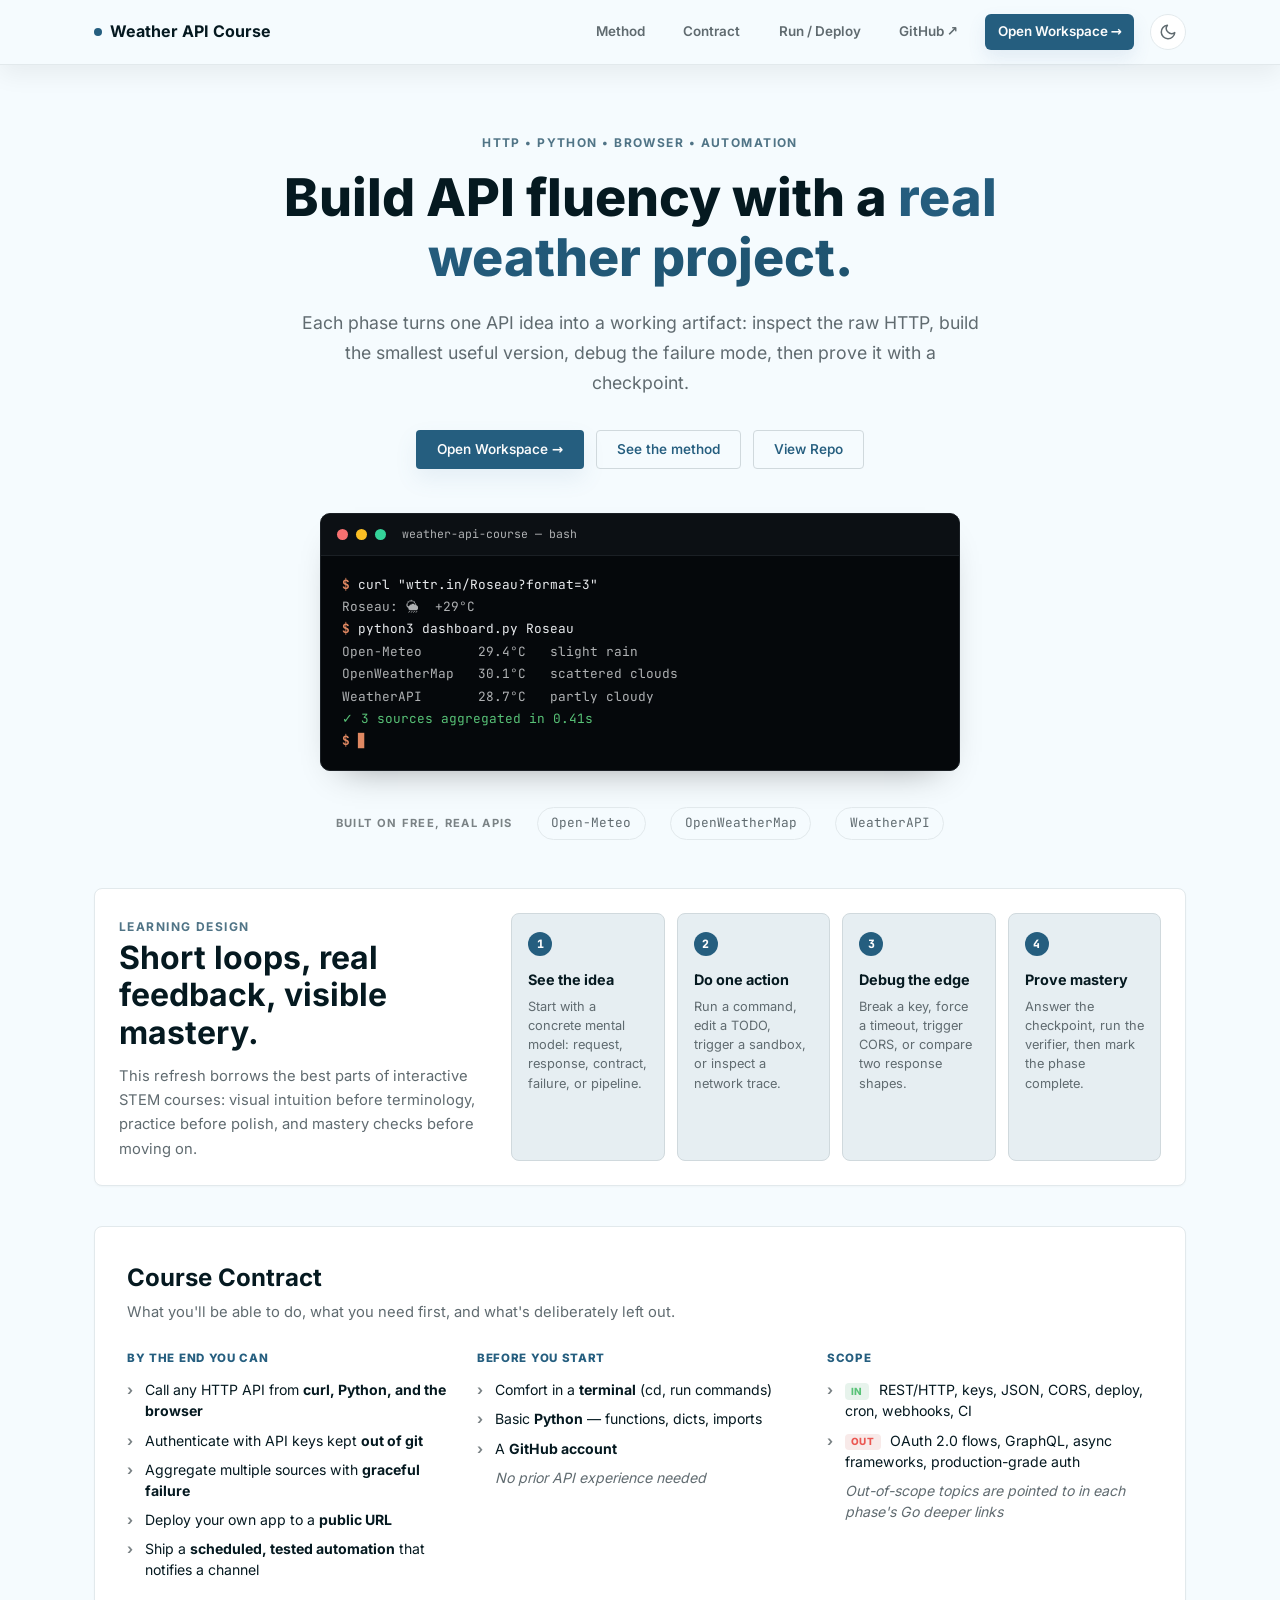
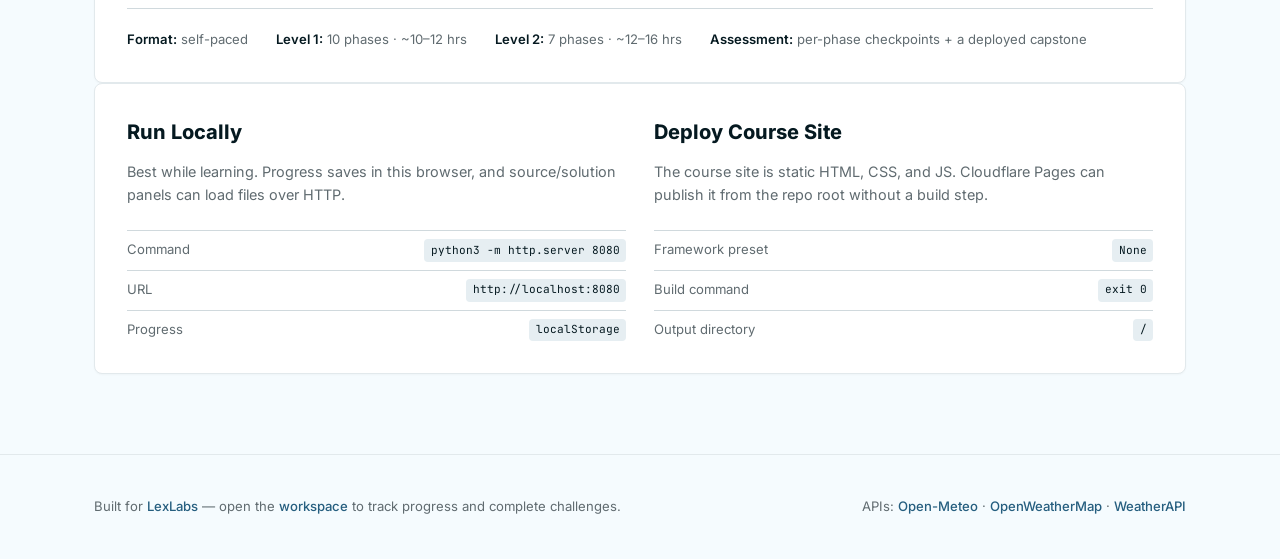
==== commit a33552a1: "ui updates" ====
--- a/index.html
+++ b/index.html
@@ -16,9 +16,11 @@
       } catch (e) {}
     })();
   </script>
-  <link rel="stylesheet" href="src/dashboard/css/style.css?v=13" />
+  <link rel="stylesheet" href="src/dashboard/css/style.css?v=14" />
 </head>
 <body>
+
+<a class="skip-link" href="#main-content">Skip to content</a>
 
 <div class="bg-decor" aria-hidden="true">
   <div class="glow glow-1"></div>
@@ -28,38 +30,38 @@
 
 <nav>
   <div class="container nav-container">
-    <div class="nav-brand">Weather API Course</div>
+    <a class="nav-brand" href="index.html">Weather API Course</a>
     <div class="nav-right">
       <a class="nav-link" href="#method">Method</a>
       <a class="nav-link" href="#contract">Contract</a>
-      <a class="nav-link" href="#tabs">Lessons</a>
-      <a class="nav-link" href="#run-deploy">Run</a>
+      <a class="nav-link" href="#run-deploy">Run / Deploy</a>
       <a class="nav-link" href="https://github.com/Sharquille/weather-api-course" target="_blank" rel="noopener">GitHub ↗</a>
-      <button class="btn btn-secondary btn-sm" onclick="resetProgress()">Reset Progress</button>
+      <a class="nav-link nav-link-cta" href="course.html">Open Workspace →</a>
       <button class="theme-toggle" id="theme-toggle" type="button" onclick="toggleTheme()" aria-label="Toggle theme"></button>
     </div>
   </div>
 </nav>
 
-<div class="container">
-  <div class="hero">
-    <div class="eyebrow">HTTP &bull; Python &bull; Browser &bull; Automation</div>
-    <h1>Build API fluency with a <span>real weather project.</span></h1>
-    <p>Each phase turns one API idea into a working artifact: inspect the raw HTTP, build the smallest useful version, debug the failure mode, then prove it with a checkpoint.</p>
-    <div class="hero-btns">
-      <a class="btn btn-primary" href="#tabs">Start Phase 00</a>
-      <a class="btn btn-secondary" href="#method">See the method</a>
-      <a class="btn btn-secondary" href="https://github.com/Sharquille/weather-api-course" target="_blank" rel="noopener">View Repo</a>
-    </div>
-
-    <div class="hero-terminal" aria-label="Example terminal session from the course">
-      <div class="terminal-bar">
-        <span class="terminal-dot" style="background:#f87171"></span>
-        <span class="terminal-dot" style="background:#fbbf24"></span>
-        <span class="terminal-dot" style="background:#34d399"></span>
-        <span class="terminal-title">weather-api-course — bash</span>
-      </div>
-      <pre class="terminal-body"><span class="prompt">$</span> <span class="cmd">curl "wttr.in/Roseau?format=3"</span>
+<main id="main-content">
+  <div class="container">
+    <div class="hero">
+      <div class="eyebrow">HTTP &bull; Python &bull; Browser &bull; Automation</div>
+      <h1>Build API fluency with a <span>real weather project.</span></h1>
+      <p>Each phase turns one API idea into a working artifact: inspect the raw HTTP, build the smallest useful version, debug the failure mode, then prove it with a checkpoint.</p>
+      <div class="hero-btns">
+        <a class="btn btn-primary" href="course.html">Open Workspace →</a>
+        <a class="btn btn-secondary" href="#method">See the method</a>
+        <a class="btn btn-secondary" href="https://github.com/Sharquille/weather-api-course" target="_blank" rel="noopener">View Repo</a>
+      </div>
+
+      <div class="hero-terminal" aria-label="Example terminal session from the course">
+        <div class="terminal-bar">
+          <span class="terminal-dot" style="background:#f87171"></span>
+          <span class="terminal-dot" style="background:#fbbf24"></span>
+          <span class="terminal-dot" style="background:#34d399"></span>
+          <span class="terminal-title">weather-api-course — bash</span>
+        </div>
+        <pre class="terminal-body"><span class="prompt">$</span> <span class="cmd">curl "wttr.in/Roseau?format=3"</span>
 Roseau: 🌦  +29°C
 <span class="prompt">$</span> <span class="cmd">python3 dashboard.py Roseau</span>
 Open-Meteo       29.4°C   slight rain
@@ -67,183 +69,121 @@
 WeatherAPI       28.7°C   partly cloudy
 <span class="ok">✓ 3 sources aggregated in 0.41s</span>
 <span class="prompt">$</span> <span class="blink">▋</span></pre>
-    </div>
-
-    <div class="powered-by">
-      <span class="pb-label">Built on free, real APIs</span>
-      <span class="pb-item">Open-Meteo</span>
-      <span class="pb-item">OpenWeatherMap</span>
-      <span class="pb-item">WeatherAPI</span>
-    </div>
-  </div>
-</div>
-
-<div class="container" id="method">
-  <section class="learning-method" aria-labelledby="method-title">
-    <div class="method-copy">
-      <span class="eyebrow">Learning design</span>
-      <h2 id="method-title">Short loops, real feedback, visible mastery.</h2>
-      <p>This refresh borrows the best parts of interactive STEM courses: visual intuition before terminology, practice before polish, and mastery checks before moving on.</p>
-    </div>
-    <div class="method-grid">
-      <div class="method-card">
-        <span class="method-step">1</span>
-        <h3>See the idea</h3>
-        <p>Start with a concrete mental model: request, response, contract, failure, or pipeline.</p>
-      </div>
-      <div class="method-card">
-        <span class="method-step">2</span>
-        <h3>Do one action</h3>
-        <p>Run a command, edit a TODO, trigger a sandbox, or inspect a network trace.</p>
-      </div>
-      <div class="method-card">
-        <span class="method-step">3</span>
-        <h3>Debug the edge</h3>
-        <p>Break a key, force a timeout, trigger CORS, or compare two response shapes.</p>
-      </div>
-      <div class="method-card">
-        <span class="method-step">4</span>
-        <h3>Prove mastery</h3>
-        <p>Answer the checkpoint, run the verifier, then mark the phase complete.</p>
-      </div>
-    </div>
-  </section>
-</div>
-
-<div class="container" id="contract">
-  <div class="contract-card">
-    <div class="contract-head">
-      <h2>Course Contract</h2>
-      <p>What you'll be able to do, what you need first, and what's deliberately left out.</p>
-    </div>
-    <div class="contract-grid">
-      <div class="contract-col">
-        <h3>By the end you can</h3>
-        <ul>
-          <li>Call any HTTP API from <strong>curl, Python, and the browser</strong></li>
-          <li>Authenticate with API keys kept <strong>out of git</strong></li>
-          <li>Aggregate multiple sources with <strong>graceful failure</strong></li>
-          <li>Deploy your own app to a <strong>public URL</strong></li>
-          <li>Ship a <strong>scheduled, tested automation</strong> that notifies a channel</li>
+      </div>
+
+      <div class="powered-by">
+        <span class="pb-label">Built on free, real APIs</span>
+        <span class="pb-item">Open-Meteo</span>
+        <span class="pb-item">OpenWeatherMap</span>
+        <span class="pb-item">WeatherAPI</span>
+      </div>
+    </div>
+  </div>
+
+  <div class="container" id="method">
+    <section class="learning-method" aria-labelledby="method-title">
+      <div class="method-copy">
+        <span class="eyebrow">Learning design</span>
+        <h2 id="method-title">Short loops, real feedback, visible mastery.</h2>
+        <p>This refresh borrows the best parts of interactive STEM courses: visual intuition before terminology, practice before polish, and mastery checks before moving on.</p>
+      </div>
+      <div class="method-grid">
+        <div class="method-card">
+          <span class="method-step">1</span>
+          <h3>See the idea</h3>
+          <p>Start with a concrete mental model: request, response, contract, failure, or pipeline.</p>
+        </div>
+        <div class="method-card">
+          <span class="method-step">2</span>
+          <h3>Do one action</h3>
+          <p>Run a command, edit a TODO, trigger a sandbox, or inspect a network trace.</p>
+        </div>
+        <div class="method-card">
+          <span class="method-step">3</span>
+          <h3>Debug the edge</h3>
+          <p>Break a key, force a timeout, trigger CORS, or compare two response shapes.</p>
+        </div>
+        <div class="method-card">
+          <span class="method-step">4</span>
+          <h3>Prove mastery</h3>
+          <p>Answer the checkpoint, run the verifier, then mark the phase complete.</p>
+        </div>
+      </div>
+    </section>
+  </div>
+
+  <div class="container" id="contract">
+    <div class="contract-card">
+      <div class="contract-head">
+        <h2>Course Contract</h2>
+        <p>What you'll be able to do, what you need first, and what's deliberately left out.</p>
+      </div>
+      <div class="contract-grid">
+        <div class="contract-col">
+          <h3>By the end you can</h3>
+          <ul>
+            <li>Call any HTTP API from <strong>curl, Python, and the browser</strong></li>
+            <li>Authenticate with API keys kept <strong>out of git</strong></li>
+            <li>Aggregate multiple sources with <strong>graceful failure</strong></li>
+            <li>Deploy your own app to a <strong>public URL</strong></li>
+            <li>Ship a <strong>scheduled, tested automation</strong> that notifies a channel</li>
+          </ul>
+        </div>
+        <div class="contract-col">
+          <h3>Before you start</h3>
+          <ul>
+            <li>Comfort in a <strong>terminal</strong> (cd, run commands)</li>
+            <li>Basic <strong>Python</strong> — functions, dicts, imports</li>
+            <li>A <strong>GitHub account</strong></li>
+            <li class="contract-soft">No prior API experience needed</li>
+          </ul>
+        </div>
+        <div class="contract-col">
+          <h3>Scope</h3>
+          <ul>
+            <li><span class="scope-in">In</span> REST/HTTP, keys, JSON, CORS, deploy, cron, webhooks, CI</li>
+            <li><span class="scope-out">Out</span> OAuth 2.0 flows, GraphQL, async frameworks, production-grade auth</li>
+            <li class="contract-soft">Out-of-scope topics are pointed to in each phase's <em>Go deeper</em> links</li>
+          </ul>
+        </div>
+      </div>
+      <div class="contract-foot">
+        <span><strong>Format:</strong> self-paced</span>
+        <span><strong>Level 1:</strong> 10 phases · ~10–12 hrs</span>
+        <span><strong>Level 2:</strong> 7 phases · ~12–16 hrs</span>
+        <span><strong>Assessment:</strong> per-phase checkpoints + a deployed capstone</span>
+      </div>
+    </div>
+  </div>
+
+  <div class="container deploy-panel" id="run-deploy">
+    <div class="deploy-inner deploy-inner-compact">
+      <div class="deploy-option">
+        <h2>Run Locally</h2>
+        <p>Best while learning. Progress saves in this browser, and source/solution panels can load files over HTTP.</p>
+        <ul class="deploy-settings">
+          <li><span>Command</span><code>python3 -m http.server 8080</code></li>
+          <li><span>URL</span><code>http://localhost:8080</code></li>
+          <li><span>Progress</span><code>localStorage</code></li>
         </ul>
       </div>
-      <div class="contract-col">
-        <h3>Before you start</h3>
-        <ul>
-          <li>Comfort in a <strong>terminal</strong> (cd, run commands)</li>
-          <li>Basic <strong>Python</strong> — functions, dicts, imports</li>
-          <li>A <strong>GitHub account</strong></li>
-          <li class="contract-soft">No prior API experience needed</li>
+      <div class="deploy-option">
+        <h2>Deploy Course Site</h2>
+        <p>The course site is static HTML, CSS, and JS. Cloudflare Pages can publish it from the repo root without a build step.</p>
+        <ul class="deploy-settings">
+          <li><span>Framework preset</span><code>None</code></li>
+          <li><span>Build command</span><code>exit 0</code></li>
+          <li><span>Output directory</span><code>/</code></li>
         </ul>
       </div>
-      <div class="contract-col">
-        <h3>Scope</h3>
-        <ul>
-          <li><span class="scope-in">In</span> REST/HTTP, keys, JSON, CORS, deploy, cron, webhooks, CI</li>
-          <li><span class="scope-out">Out</span> OAuth 2.0 flows, GraphQL, async frameworks, production-grade auth</li>
-          <li class="contract-soft">Out-of-scope topics are pointed to in each phase's <em>Go deeper</em> links</li>
-        </ul>
-      </div>
-    </div>
-    <div class="contract-foot">
-      <span><strong>Format:</strong> self-paced</span>
-      <span><strong>Level 1:</strong> 10 phases · ~10–12 hrs</span>
-      <span><strong>Level 2:</strong> 7 phases · ~12–16 hrs</span>
-      <span><strong>Assessment:</strong> per-phase checkpoints + a deployed capstone</span>
-    </div>
-  </div>
-</div>
-
-<div class="container deploy-panel" id="run-deploy">
-  <div class="deploy-inner deploy-inner-compact">
-    <div class="deploy-option">
-      <h2>Run Locally</h2>
-      <p>Best while learning. Progress saves in this browser, and source/solution panels can load files over HTTP.</p>
-      <ul class="deploy-settings">
-        <li><span>Command</span><code>python3 -m http.server 8080</code></li>
-        <li><span>URL</span><code>http://localhost:8080</code></li>
-        <li><span>Progress</span><code>localStorage</code></li>
-      </ul>
-    </div>
-    <div class="deploy-option">
-      <h2>Deploy Course Site</h2>
-      <p>The course site is static HTML, CSS, and JS. Cloudflare Pages can publish it from the repo root without a build step.</p>
-      <ul class="deploy-settings">
-        <li><span>Framework preset</span><code>None</code></li>
-        <li><span>Build command</span><code>exit 0</code></li>
-        <li><span>Output directory</span><code>/</code></li>
-      </ul>
-    </div>
-  </div>
-</div>
-
-<div class="container" id="tabs">
-  <div class="tabs-wrap">
-    <div class="tabs" role="tablist">
-      <button class="tab-btn active" role="tab" aria-selected="true" aria-controls="panel-l1" onclick="switchTab('l1')" id="tab-l1">Level 1 — Fundamentals</button>
-      <button class="tab-btn locked" role="tab" aria-selected="false" aria-controls="panel-l2" onclick="switchTab('l2')" id="tab-l2">Level 2 — Automation</button>
-    </div>
-  </div>
-
-  <!-- LEVEL 1 -->
-  <div class="tab-panel active" id="panel-l1" role="tabpanel" aria-labelledby="tab-l1">
-    <div class="setup-card" role="button" tabindex="0" aria-label="Open setup instructions" onclick="openSetup()" onkeydown="cardKey(event, openSetup)">
-      <h3>Setup — do this first (5 minutes)</h3>
-      <p>Clone the repo, create a Python virtual environment, install dependencies, and copy the .env template. Click for full instructions.</p>
-    </div>
-
-    <div class="progress-section">
-      <div class="progress-header">
-        <span>Level 1 Progress</span>
-        <span id="l1-progress-label">0 / 10 phases</span>
-      </div>
-      <div class="progress-track"><div class="progress-fill" id="l1-fill" style="width:0%"></div></div>
-    </div>
-    
-    <div class="phases" id="l1-grid"></div>
-
-    <div class="section">
-      <h2>Level 1 Reference Repos</h2>
-      <div class="repos" id="l1-repos"></div>
-    </div>
-  </div>
-
-  <!-- LEVEL 2 -->
-  <div class="tab-panel" id="panel-l2" role="tabpanel" aria-labelledby="tab-l2">
-    <div id="l2-lock-banner" class="lock-banner">
-      <div class="lock-icon">Locked</div>
-      <h3>Level 2 unlocks when Level 1 is complete</h3>
-      <p>Complete all Level 1 phases first. The skills build on each other — jumping ahead won't work.</p>
-      <div class="lock-progress" style="margin-top:1.5rem">
-        <span id="l2-lock-label" style="font-size:0.85rem; font-family: var(--font-mono); color: var(--muted)">0 / 10 complete</span>
-      </div>
-    </div>
-
-    <div id="l2-content" style="display:none">
-      <div class="progress-section">
-        <div class="progress-header">
-          <span>Level 2 Progress</span>
-          <span id="l2-progress-label">0 / 7 phases</span>
-        </div>
-        <div class="progress-track"><div class="progress-fill" id="l2-fill" style="width:0%"></div></div>
-      </div>
-      
-      <div class="phases" id="l2-grid"></div>
-
-      <div class="section">
-        <h2>Level 2 Reference Repos</h2>
-        <div class="repos" id="l2-repos"></div>
-      </div>
-    </div>
-  </div>
-</div>
-
-
+    </div>
+  </div>
+</main>
 
 <footer>
   <div class="container footer-container">
     <div>
-      <p>Built for <a href="https://lexlabs.org" target="_blank" rel="noopener">LexLabs</a> — run locally, deploy the course site, then deploy your own app in Phase 05</p>
+      <p>Built for <a href="https://lexlabs.org" target="_blank" rel="noopener">LexLabs</a> — open the <a href="course.html">workspace</a> to track progress and complete challenges.</p>
     </div>
     <div>
       <p>APIs: <a href="https://open-meteo.com" target="_blank" rel="noopener">Open-Meteo</a> &middot; <a href="https://openweathermap.org" target="_blank" rel="noopener">OpenWeatherMap</a> &middot; <a href="https://weatherapi.com" target="_blank" rel="noopener">WeatherAPI</a></p>
@@ -251,13 +191,34 @@
   </div>
 </footer>
 
-<div class="modal-overlay" id="modal-overlay" onclick="if(event.target===this) closeModal()">
-  <div class="modal">
-    <button class="modal-close" onclick="closeModal()" aria-label="Close modal">&times;</button>
-    <div id="modal-content"></div>
-  </div>
-</div>
-
-<script src="src/dashboard/js/main.js?v=13"></script>
+<script>
+  function updateThemeToggle(theme) {
+    const btn = document.getElementById('theme-toggle');
+    if (!btn) return;
+    const toLight = theme === 'dark';
+    btn.setAttribute('aria-label', toLight ? 'Switch to light theme' : 'Switch to dark theme');
+    btn.setAttribute('title', toLight ? 'Light theme' : 'Dark theme');
+    btn.innerHTML = toLight
+      ? '<svg viewBox="0 0 24 24" fill="none" stroke="currentColor" stroke-width="2" stroke-linecap="round" aria-hidden="true"><circle cx="12" cy="12" r="4"></circle><path d="M12 2v2M12 20v2M4.93 4.93l1.41 1.41M17.66 17.66l1.41 1.41M2 12h2M20 12h2M6.34 17.66l-1.41 1.41M19.07 4.93l-1.41 1.41"></path></svg>'
+      : '<svg viewBox="0 0 24 24" fill="none" stroke="currentColor" stroke-width="2" stroke-linecap="round" stroke-linejoin="round" aria-hidden="true"><path d="M21 12.79A9 9 0 1 1 11.21 3 7 7 0 0 0 21 12.79z"></path></svg>';
+  }
+
+  function toggleTheme() {
+    var doc = document.documentElement;
+    var current = doc.getAttribute('data-theme') || 'dark';
+    var next = current === 'light' ? 'dark' : 'light';
+    doc.setAttribute('data-theme', next);
+    try {
+      localStorage.setItem('wac_theme', next);
+    } catch(e) {}
+    updateThemeToggle(next);
+  }
+
+  // Initialize on page load
+  (function() {
+    var theme = document.documentElement.getAttribute('data-theme') || 'dark';
+    updateThemeToggle(theme);
+  })();
+</script>
 </body>
 </html>
--- a/src/dashboard/css/style.css
+++ b/src/dashboard/css/style.css
@@ -13,111 +13,191 @@
   src: url('../../../fonts/jetbrains-mono.woff2') format('woff2');
 }
 
-/* ──────────────────────────────────────────────
-   THEME SYSTEM — HeroUI v3 Ocean Theme Specs.
-   Clean, premium curves, fluid motion physics, 
-   ocean-ice blue lights, and radiant dark abysses.
-   ────────────────────────────────────────────── */
+/* ==========================================
+   PRIMITIVE TOKENS
+   ========================================== */
 :root {
-  /* Primitive Colors (Do not change between light and dark) */
+  /* Raw colors */
   --white: oklch(100% 0 0);
   --black: oklch(0% 0 0);
   --snow: oklch(0.9911 0 0);
   --eclipse: oklch(0.2103 0.0059 285.89);
 
-  /* Spacing & Layout (Standard HeroUI 4px scale) */
+  /* Base spacing scale */
   --spacing: 0.25rem;
-  --space-1: calc(var(--spacing) * 1);  /* 4px */
-  --space-2: calc(var(--spacing) * 2);  /* 8px */
-  --space-3: calc(var(--spacing) * 3);  /* 12px */
-  --space-4: calc(var(--spacing) * 4);  /* 16px */
-  --space-5: calc(var(--spacing) * 6);  /* 24px */
-  --space-6: calc(var(--spacing) * 8);  /* 32px */
-  --space-8: calc(var(--spacing) * 12); /* 48px */
+  --space-1: calc(var(--spacing) * 1);
+  --space-2: calc(var(--spacing) * 2);
+  --space-3: calc(var(--spacing) * 3);
+  --space-4: calc(var(--spacing) * 4);
+  --space-5: calc(var(--spacing) * 5);
+  --space-6: calc(var(--spacing) * 6);
+  --space-8: calc(var(--spacing) * 8);
+  --space-10: calc(var(--spacing) * 10);
+  --space-12: calc(var(--spacing) * 12);
 
   --border-width: 1px;
   --disabled-opacity: 0.5;
 
-  /* Radius (HeroUI default curves) */
-  --radius: 0.5rem; /* 8px */
-  --radius-xs: calc(var(--radius) * 0.25); /* 3px */
-  --radius-sm: calc(var(--radius) * 0.5);  /* 6px */
-  --radius-md: calc(var(--radius) * 0.75); /* 9px */
-  --radius-lg: calc(var(--radius) * 1);    /* 8px */
-  --radius-xl: calc(var(--radius) * 1.5);  /* 12px */
-
-  /* Easing curves (HeroUI Fluid Standard - Apple style) */
-  --ease:         cubic-bezier(0.32, 0.72, 0, 1);
-  --ease-std:     cubic-bezier(0.25, 0.46, 0.45, 0.94);
-  --font-sans:    'Inter', system-ui, -apple-system, BlinkMacSystemFont, "Segoe UI", Roboto, sans-serif;
-  --font-mono:    'JetBrains Mono', Consolas, Menlo, Monaco, "Courier New", monospace;
-
-  /* Always-dark code / terminal / sandbox surfaces (same in both themes) */
-  --code-bg:      oklch(0.12 0.015 230); /* deep ocean abyss */
-  --code-panel:   oklch(0.16 0.015 230);
-  --code-border:  oklch(0.22 0.020 230);
-  --code-text:    oklch(0.95 0.005 230);
-  --code-muted:   oklch(0.75 0.005 230);
-
-  /* Semantic status colors (read on dark code panes) */
-  --green:        oklch(0.7329 0.1935 150.81);
-  --green-rgb:    120, 195, 145;
-  --yellow:       oklch(0.7819 0.1585 72.33);
-  --red:          oklch(0.6532 0.2328 25.74);
-  --red-rgb:      215, 120, 110;
-}
-
-/* ── HeroUI Ocean Dark ── */
+  /* Radius */
+  --radius: 0.5rem;
+  --radius-xs: calc(var(--radius) * 0.25);
+  --radius-sm: calc(var(--radius) * 0.5);
+  --radius-md: calc(var(--radius) * 0.75);
+  --radius-lg: calc(var(--radius) * 1);
+  --radius-xl: calc(var(--radius) * 1.5);
+  --radius-full: 999px;
+
+  /* Shadows */
+  --shadow-xs: 0 1px 2px rgba(0, 0, 0, 0.03);
+  --shadow-sm: 0 1px 2px rgba(0, 0, 0, 0.03), 0 8px 20px rgba(0, 0, 0, 0.03);
+  --shadow-md: 0 12px 24px rgba(0, 0, 0, 0.08), 0 3px 8px rgba(0, 0, 0, 0.04);
+  --shadow-lg: 0 20px 45px rgba(0, 0, 0, 0.22);
+
+  /* Motion + typography */
+  --ease: cubic-bezier(0.32, 0.72, 0, 1);
+  --ease-std: cubic-bezier(0.25, 0.46, 0.45, 0.94);
+  --duration-fast: 0.15s;
+  --duration-normal: 0.18s;
+  --duration-slow: 0.3s;
+  --font-sans: 'Inter', system-ui, -apple-system, BlinkMacSystemFont, "Segoe UI", Roboto, sans-serif;
+  --font-mono: 'JetBrains Mono', Consolas, Menlo, Monaco, "Courier New", monospace;
+
+  /* Always-dark code / terminal surfaces */
+  --code-bg: oklch(0.13 0.010 245);
+  --code-panel: oklch(0.17 0.010 245);
+  --code-border: oklch(0.24 0.012 245);
+  --code-text: oklch(0.94 0.004 245);
+  --code-muted: oklch(0.76 0.004 245);
+
+  /* Status primitives */
+  --green: oklch(0.7329 0.146 150.81);
+  --green-rgb: 122, 191, 147;
+  --yellow: oklch(0.7819 0.108 82.33);
+  --red: oklch(0.6532 0.184 25.74);
+  --red-rgb: 208, 123, 116;
+}
+
+/* ==========================================
+   SEMANTIC TOKENS
+   ========================================== */
 :root,
 [data-theme="dark"] {
   color-scheme: dark;
-  --bg:           oklch(0.140 0.020 230);  /* abyss background */
-  --surface:      oklch(0.2103 0.0059 285.89); /* raised card */
-  --surface2:     oklch(0.274 0.006 286.033); /* inset grey-blue panel */
-  --border:       oklch(22% 0.006 286.033);
-  --border-light: oklch(27% 0.006 286.033);
-  --accent:       oklch(0.860 0.080 230);  /* soft cyan accent */
-  --accent-hover: oklch(0.920 0.080 230);
-  --accent-rgb:   220, 220, 250;
-  --on-accent:    var(--eclipse);          /* deep text on cyan */
-  --cyan:         oklch(0.860 0.080 230);
-  --text:         var(--snow);             /* foreground */
-  --muted:        oklch(70.5% 0.015 286.067);
-  --muted2:       oklch(60.0% 0.015 286.067);
-
-  /* Workspace chrome */
-  --ws-sidebar:     oklch(0.110 0.020 230); /* deep abyss */
-  --ws-stage-head:  oklch(0.140 0.020 230);
-}
-
-/* ── HeroUI Ocean Light ── */
+  --bg: oklch(0.145 0.010 245);
+  --surface: oklch(0.220 0.006 245);
+  --surface2: oklch(0.286 0.006 245);
+  --border: oklch(24% 0.005 245);
+  --border-light: oklch(30% 0.005 245);
+  --accent: oklch(0.820 0.035 245);
+  --accent-hover: oklch(0.855 0.032 245);
+  --accent-rgb: 197, 207, 224;
+  --on-accent: var(--eclipse);
+  --cyan: oklch(0.780 0.025 245);
+  --text: var(--snow);
+  --muted: oklch(70.5% 0.015 286.067);
+  --muted2: oklch(60.0% 0.015 286.067);
+  --ws-sidebar: oklch(0.110 0.020 230);
+  --ws-stage-head: oklch(0.140 0.020 230);
+
+  --color-background: var(--bg);
+  --color-foreground: var(--text);
+  --color-surface: var(--surface);
+  --color-surface-subtle: var(--surface2);
+  --color-border: var(--border);
+  --color-border-subtle: var(--border-light);
+  --color-primary: var(--accent);
+  --color-primary-hover: var(--accent-hover);
+  --color-primary-foreground: var(--on-accent);
+  --color-muted: var(--muted);
+  --color-muted-strong: var(--muted2);
+  --color-info: var(--cyan);
+  --color-success: var(--green);
+  --color-warning: var(--yellow);
+  --color-danger: var(--red);
+}
+
 [data-theme="light"] {
   color-scheme: light;
-  --bg:           oklch(0.985 0.010 215);  /* crisp cool ice-grey background (#f4f7f9) */
-  --surface:      var(--white);            /* pure white raised card (#ffffff) */
-  --surface2:     oklch(0.935 0.015 215);  /* soft grey-blue inset (#ebf0f2) */
-  --border:       oklch(0.88 0.02 215);    /* subtle cool border */
-  --border-light: oklch(0.93 0.01 215);
-  --accent:       oklch(0.48 0.14 210);    /* vibrant teal-blue / cyber-teal (#007fa3) */
-  --accent-hover: oklch(0.42 0.13 210);
-  --accent-rgb:   0, 127, 163;
-  --on-accent:    var(--snow);             /* snow white text on teal */
-  --cyan:         oklch(0.48 0.14 210);
-  --text:         oklch(0.20 0.03 215);    /* deep midnight slate text (#1b252c) */
-  --muted:        oklch(0.52 0.02 215);
-  --muted2:       oklch(0.60 0.01 215);
-
-  /* Workspace chrome */
-  --ws-sidebar:     oklch(0.950 0.012 215); /* cool grey-blue sidebar */
-  --ws-stage-head:  oklch(0.950 0.012 215);
+  --bg: oklch(0.985 0.008 225);
+  --surface: var(--white);
+  --surface2: oklch(0.945 0.010 225);
+  --border: oklch(0.88 0.012 225);
+  --border-light: oklch(0.93 0.008 225);
+  --accent: oklch(0.46 0.08 238);
+  --accent-hover: oklch(0.42 0.07 238);
+  --accent-rgb: 86, 126, 170;
+  --on-accent: var(--snow);
+  --cyan: oklch(0.54 0.05 230);
+  --text: oklch(0.20 0.03 225);
+  --muted: oklch(0.52 0.015 225);
+  --muted2: oklch(0.60 0.01 225);
+  --ws-sidebar: oklch(0.950 0.012 215);
+  --ws-stage-head: oklch(0.950 0.012 215);
+
+  --color-background: var(--bg);
+  --color-foreground: var(--text);
+  --color-surface: var(--surface);
+  --color-surface-subtle: var(--surface2);
+  --color-border: var(--border);
+  --color-border-subtle: var(--border-light);
+  --color-primary: var(--accent);
+  --color-primary-hover: var(--accent-hover);
+  --color-primary-foreground: var(--on-accent);
+  --color-muted: var(--muted);
+  --color-muted-strong: var(--muted2);
+  --color-info: var(--cyan);
+  --color-success: var(--green);
+  --color-warning: var(--yellow);
+  --color-danger: var(--red);
+}
+
+/* ==========================================
+   COMPONENT TOKENS
+   ========================================== */
+:root {
+  --page-max-width: 1140px;
+  --page-gutter: clamp(1rem, 2vw, 1.5rem);
+  --page-shell-space: clamp(1.75rem, 3vw, 2.5rem);
+
+  --nav-height: 64px;
+  --nav-bg: color-mix(in srgb, var(--color-background) 88%, transparent);
+  --nav-border: var(--color-border-subtle);
+  --nav-shadow: 0 1px 0 rgba(255, 255, 255, 0.02), 0 10px 24px rgba(0, 0, 0, 0.06);
+
+  --button-radius: var(--radius-sm);
+  --button-font-size: 0.85rem;
+  --button-font-weight: 550;
+  --button-padding-y: 0.5rem;
+  --button-padding-x: 1.25rem;
+  --button-primary-bg: var(--color-primary);
+  --button-primary-fg: var(--color-primary-foreground);
+  --button-primary-hover-bg: var(--color-primary-hover);
+  --button-secondary-bg: transparent;
+  --button-secondary-fg: var(--color-primary);
+  --button-secondary-border: var(--color-border);
+  --button-secondary-hover-bg: color-mix(in oklch, var(--color-background), var(--color-primary) 8%);
+  --button-secondary-hover-border: var(--color-primary);
+
+  --panel-bg: var(--color-surface);
+  --panel-bg-subtle: var(--color-surface-subtle);
+  --panel-border: var(--color-border-subtle);
+  --panel-border-strong: var(--color-border);
+  --panel-radius: var(--radius);
+  --panel-padding: 1.25rem;
+  --panel-shadow: var(--shadow-sm);
+  --panel-shadow-hover: var(--shadow-md);
+
+  --phase-card-min-height: 236px;
+  --phase-card-glow: radial-gradient(360px circle at var(--mx, 50%) var(--my, 0%), rgba(var(--accent-rgb), 0.03), transparent 62%);
+  --focus-ring-color: rgba(var(--accent-rgb), 0.18);
 }
 
 * { margin:0; padding:0; box-sizing:border-box; }
-html { scroll-behavior:smooth; -webkit-font-smoothing: antialiased; -moz-osx-font-smoothing: grayscale; background: var(--bg); }
+html { scroll-behavior:smooth; -webkit-font-smoothing: antialiased; -moz-osx-font-smoothing: grayscale; background: var(--color-background); }
 body {
   font-family: var(--font-sans);
   background: transparent;
-  color: var(--text);
+  color: var(--color-foreground);
   min-height: 100vh;
   line-height: 1.6;
   letter-spacing: 0;
@@ -132,27 +212,48 @@
 
 /* Container alignment */
 .container {
-  max-width: 1140px;
+  max-width: var(--page-max-width);
   margin: 0 auto;
-  padding: 0 1.5rem;
+  padding: 0 var(--page-gutter);
+}
+
+.skip-link {
+  position: absolute;
+  left: var(--page-gutter);
+  top: -48px;
+  z-index: 500;
+  display: inline-flex;
+  align-items: center;
+  min-height: 40px;
+  padding: 0 0.9rem;
+  border-radius: var(--button-radius);
+  background: var(--button-primary-bg);
+  color: var(--button-primary-fg);
+  text-decoration: none;
+  font-size: 0.82rem;
+  font-weight: 700;
+  transition: top var(--duration-fast) ease;
+}
+.skip-link:focus {
+  top: 1rem;
 }
 
 /* Sticky Navigation */
 nav {
-  border-bottom: 1px solid var(--border-light);
-  background: color-mix(in srgb, var(--bg) 82%, transparent);
+  border-bottom: 1px solid var(--nav-border);
+  background: var(--nav-bg);
   backdrop-filter: blur(12px);
   -webkit-backdrop-filter: blur(12px);
   position: sticky;
   top: 0;
   z-index: 100;
-  box-shadow: 0 4px 30px rgba(0, 0, 0, 0.1);
+  box-shadow: var(--nav-shadow);
 }
 .nav-container {
   display: flex;
   align-items: center;
   justify-content: space-between;
-  height: 64px;
+  min-height: var(--nav-height);
 }
 .nav-brand {
   font-weight: 700;
@@ -162,6 +263,7 @@
   display: flex;
   align-items: center;
   gap: 0.5rem;
+  text-decoration: none;
 }
 .nav-brand::before {
   content: "";
@@ -175,16 +277,93 @@
   display: flex;
   gap: 1rem;
   align-items: center;
+  flex-wrap: wrap;
 }
 .nav-link {
   color: var(--muted);
-  font-size: 0.85rem;
-  font-weight: 500;
+  font-size: 0.84rem;
+  font-weight: 600;
   text-decoration: none;
-  transition: color 0.15s ease;
+  transition: color var(--duration-fast) ease, background-color var(--duration-fast) ease, border-color var(--duration-fast) ease, transform var(--duration-fast) ease;
+  min-height: 36px;
+  padding: 0 0.7rem;
+  border-radius: calc(var(--button-radius) + 2px);
+  display: inline-flex;
+  align-items: center;
 }
 .nav-link:hover {
   color: var(--text);
+  background: color-mix(in oklch, var(--panel-bg-subtle), var(--accent) 4%);
+}
+.nav-link-cta {
+  background: var(--button-primary-bg);
+  color: var(--button-primary-fg);
+  border: 1px solid transparent;
+  box-shadow: 0 8px 18px rgba(var(--accent-rgb), 0.12);
+}
+.nav-link-cta:hover {
+  color: var(--button-primary-fg);
+  background: var(--button-primary-hover-bg);
+  transform: translateY(-1px);
+}
+
+.page-shell {
+  padding-top: var(--page-shell-space);
+}
+.page-header {
+  display: flex;
+  justify-content: space-between;
+  align-items: flex-end;
+  gap: 1.5rem;
+  margin-bottom: 1rem;
+  padding-bottom: 1.25rem;
+  border-bottom: 1px solid var(--panel-border);
+}
+.page-header-copy {
+  max-width: 44rem;
+}
+.page-header-kicker {
+  display: block;
+  margin-bottom: 0.35rem;
+  font-family: var(--font-mono);
+  font-size: 0.72rem;
+  font-weight: 700;
+  text-transform: uppercase;
+  color: var(--cyan);
+}
+.page-header-title {
+  margin: 0;
+  font-size: clamp(1.85rem, 2vw + 1rem, 2.35rem);
+  font-weight: 750;
+  line-height: 1.1;
+  letter-spacing: 0;
+  background: linear-gradient(135deg, var(--accent), color-mix(in oklch, var(--accent), var(--text) 22%));
+  -webkit-background-clip: text;
+  -webkit-text-fill-color: transparent;
+  background-clip: text;
+}
+.page-header-note {
+  margin-top: 0.75rem;
+  color: var(--muted);
+  font-size: 0.92rem;
+  line-height: 1.65;
+}
+.page-header-meta {
+  display: flex;
+  flex-direction: column;
+  align-items: flex-end;
+  gap: 0.35rem;
+  margin-bottom: 0.2rem;
+  color: var(--muted);
+  font-size: 0.78rem;
+  font-family: var(--font-mono);
+  text-transform: uppercase;
+}
+.page-header-meta span:last-child {
+  color: var(--cyan);
+}
+.page-tabs {
+  margin-top: 1rem;
 }
 
 /* Hero Section */
@@ -210,7 +389,7 @@
   letter-spacing: 0;
 }
 .hero h1 span {
-  background: linear-gradient(135deg, var(--accent), var(--cyan));
+  background: linear-gradient(135deg, var(--accent), color-mix(in oklch, var(--accent), var(--text) 16%));
   -webkit-background-clip: text;
   -webkit-text-fill-color: transparent;
   background-clip: text;
@@ -226,12 +405,12 @@
 /* Buttons (MUI & M3 Specs) */
 .btn {
   border: 1px solid transparent;
-  border-radius: var(--radius-sm);
+  border-radius: var(--button-radius);
   cursor: pointer;
-  font-size: 0.85rem;
-  font-weight: 550;
-  padding: 0.5rem 1.25rem;
-  transition: all 0.2s var(--ease);
+  font-size: var(--button-font-size);
+  font-weight: var(--button-font-weight);
+  padding: var(--button-padding-y) var(--button-padding-x);
+  transition: background-color var(--duration-normal) ease, border-color var(--duration-normal) ease, color var(--duration-normal) ease, transform var(--duration-normal) ease, box-shadow var(--duration-normal) ease;
   text-decoration: none;
   display: inline-flex;
   align-items: center;
@@ -245,25 +424,27 @@
   opacity: 0.9;
 }
 .btn-primary {
-  background: var(--accent);
-  color: var(--on-accent);
+  background: var(--button-primary-bg);
+  color: var(--button-primary-fg);
+  box-shadow: 0 10px 22px rgba(var(--accent-rgb), 0.1);
 }
 .btn-primary:hover {
-  background: var(--accent-hover);
+  background: var(--button-primary-hover-bg);
 }
 .btn-secondary {
-  background: transparent;
-  border-color: var(--border);
-  color: var(--accent);
+  background: var(--button-secondary-bg);
+  border-color: var(--button-secondary-border);
+  color: var(--button-secondary-fg);
 }
 .btn-secondary:hover {
-  background: color-mix(in oklch, var(--bg), var(--accent) 8%);
-  border-color: var(--accent);
+  background: var(--button-secondary-hover-bg);
+  border-color: var(--button-secondary-hover-border);
 }
 .btn-sm {
   font-size: 0.8rem;
   padding: 0.35rem 0.85rem;
-  border-radius: var(--radius-sm);
+  border-radius: var(--button-radius);
+  min-height: 36px;
 }
 .hero-btns {
   display: flex;
@@ -309,11 +490,12 @@
 
 /* Progress UI */
 .progress-section {
-  background: var(--surface);
-  border: 1px solid var(--border-light);
-  border-radius: var(--radius);
-  padding: 1rem 1.25rem;
+  background: var(--panel-bg);
+  border: 1px solid var(--panel-border);
+  border-radius: var(--panel-radius);
+  padding: 0.95rem 1.15rem;
   margin-bottom: 1.5rem;
+  box-shadow: var(--shadow-xs);
 }
 .progress-header {
   display: flex;
@@ -342,19 +524,20 @@
 }
 .progress-fill {
   height: 100%;
-  background: linear-gradient(90deg, var(--accent), var(--cyan));
+  background: linear-gradient(90deg, var(--accent), color-mix(in oklch, var(--accent), var(--text) 18%));
   border-radius: 999px;
   transition: width 0.4s cubic-bezier(0.4, 0, 0.2, 1);
 }
 
 /* Lock Banner */
 .lock-banner {
-  background: var(--surface);
-  border: 1px solid var(--border-light);
-  border-radius: var(--radius);
-  padding: 3rem 2rem;
+  background: var(--panel-bg);
+  border: 1px solid var(--panel-border);
+  border-radius: var(--panel-radius);
+  padding: 2.5rem 1.75rem;
   text-align: center;
   margin-bottom: 2rem;
+  box-shadow: var(--shadow-xs);
 }
 .lock-icon {
   color: var(--yellow);
@@ -385,21 +568,32 @@
   font-size: 0.9rem;
   line-height: 1.6;
 }
+.lock-progress {
+  margin-top: 1.5rem;
+}
+.lock-progress span {
+  font-size: 0.85rem;
+  font-family: var(--font-mono);
+  color: var(--muted);
+}
 
 /* Setup Callout Card */
 .setup-card {
-  background: linear-gradient(90deg, rgba(var(--accent-rgb), 0.06) 0%, transparent 100%);
-  border: 1px solid var(--border-light);
+  background: linear-gradient(90deg, rgba(var(--accent-rgb), 0.04) 0%, transparent 100%), var(--panel-bg);
+  border: 1px solid var(--panel-border);
   border-left: 3px solid var(--accent);
-  border-radius: var(--radius);
+  border-radius: var(--panel-radius);
   padding: 1.15rem 1.25rem;
   margin-bottom: 1.5rem;
   cursor: pointer;
-  transition: border-color 0.15s ease, background-color 0.15s ease;
+  transition: border-color var(--duration-normal) ease, background-color var(--duration-normal) ease, transform var(--duration-normal) ease, box-shadow var(--duration-normal) ease;
+  box-shadow: var(--shadow-xs);
 }
 .setup-card:hover {
   border-color: var(--accent);
-  background-color: rgba(var(--accent-rgb), 0.08);
+  background-color: rgba(var(--accent-rgb), 0.05);
+  transform: translateY(-1px);
+  box-shadow: 0 10px 24px rgba(0, 0, 0, 0.06);
 }
 .setup-card h3 {
   font-size: 1.05rem;
@@ -422,20 +616,20 @@
 
 /* Phase Cards (Fluent 2 Web Spec with M3 Status Bars) */
 .phase-card {
-  background: var(--surface);
-  border: 1px solid var(--border);
+  background: var(--panel-bg);
+  border: 1px solid var(--panel-border-strong);
   border-left: 3px solid var(--border);
-  border-radius: var(--radius);
+  border-radius: var(--panel-radius);
   padding: 1.15rem;
   cursor: pointer;
-  min-height: 236px;
+  min-height: var(--phase-card-min-height);
   display: flex;
   flex-direction: column;
   position: relative;
   isolation: isolate;
   container-type: inline-size;
-  transition: all 0.25s var(--ease);
-  box-shadow: 0 1px 3px rgba(0, 0, 0, 0.04), 0 1px 2px rgba(0, 0, 0, 0.02);
+  transition: transform var(--duration-normal) ease, border-color var(--duration-normal) ease, box-shadow var(--duration-normal) ease, background-color var(--duration-normal) ease;
+  box-shadow: var(--panel-shadow);
 }
 /* Signature: Fluent Blue glow that tracks the pointer (set via --mx/--my in JS) */
 .phase-card::before {
@@ -444,9 +638,9 @@
   inset: 0;
   z-index: -1;
   border-radius: inherit;
-  background: radial-gradient(360px circle at var(--mx, 50%) var(--my, 0%), rgba(var(--accent-rgb), 0.05), transparent 60%);
+  background: var(--phase-card-glow);
   opacity: 0;
-  transition: opacity 0.3s var(--ease);
+  transition: opacity var(--duration-slow) var(--ease);
   pointer-events: none;
 }
 .phase-card:hover::before { opacity: 1; }
@@ -457,8 +651,9 @@
 .phase-card:hover {
   border-color: var(--accent);
   border-left-color: var(--accent);
-  background: var(--surface2);
-  box-shadow: 0 8px 16px rgba(0, 0, 0, 0.08), 0 2px 4px rgba(0, 0, 0, 0.04);
+  background: var(--panel-bg-subtle);
+  transform: translateY(-2px);
+  box-shadow: var(--panel-shadow-hover);
 }
 .phase-card.done {
   border-color: var(--border);
@@ -488,11 +683,11 @@
 }
 .phase-card:hover .phase-node-indicator {
   background: var(--accent);
-  box-shadow: 0 0 8px var(--accent);
+  box-shadow: 0 0 4px rgba(var(--accent-rgb), 0.45);
 }
 .phase-card.done .phase-node-indicator {
   background: var(--green);
-  box-shadow: 0 0 8px var(--green);
+  box-shadow: 0 0 4px rgba(var(--green-rgb), 0.40);
 }
 .phase-card.locked-card .phase-node-indicator {
   background: var(--border);
@@ -558,7 +753,7 @@
   gap: 0.45rem;
   border: 1px solid var(--border);
   border-radius: var(--radius-sm);
-  background: color-mix(in oklch, var(--surface2), var(--accent) 4%);
+  background: color-mix(in oklch, var(--surface2), var(--accent) 2%);
   color: var(--text);
   font-size: 0.8rem;
   line-height: 1.35;
@@ -622,19 +817,22 @@
   grid-template-columns: repeat(auto-fill, minmax(260px, 1fr));
 }
 .repo-card {
-  background: var(--surface);
-  border: 1px solid var(--border-light);
-  border-radius: var(--radius);
+  background: var(--panel-bg);
+  border: 1px solid var(--panel-border);
+  border-radius: var(--panel-radius);
   padding: 1.25rem;
   text-decoration: none;
   color: inherit;
   display: flex;
   flex-direction: column;
-  transition: border-color 0.15s ease, background-color 0.15s ease;
+  transition: border-color var(--duration-normal) ease, background-color var(--duration-normal) ease, transform var(--duration-normal) ease, box-shadow var(--duration-normal) ease;
+  box-shadow: var(--shadow-xs);
 }
 .repo-card:hover {
   border-color: var(--accent);
-  background-color: var(--surface2);
+  background-color: var(--panel-bg-subtle);
+  transform: translateY(-1px);
+  box-shadow: 0 10px 22px rgba(0, 0, 0, 0.05);
 }
 .repo-name {
   font-family: var(--font-mono);
@@ -662,14 +860,15 @@
   margin-bottom: 2.5rem;
 }
 .deploy-inner {
-  background: var(--surface);
-  border: 1px solid var(--border-light);
-  border-radius: var(--radius);
+  background: var(--panel-bg);
+  border: 1px solid var(--panel-border);
+  border-radius: var(--panel-radius);
   padding: 2rem;
   display: grid;
   grid-template-columns: 1fr 1fr;
-  gap: 2.5rem;
-  align-items: center;
+  gap: 1.75rem;
+  align-items: center;
+  box-shadow: var(--shadow-xs);
 }
 .deploy-inner-compact {
   align-items: stretch;
@@ -715,6 +914,7 @@
   border-radius: var(--radius);
   padding: 1.25rem;
   overflow: auto;
+  box-shadow: 0 8px 18px rgba(0, 0, 0, 0.03);
 }
 .deploy-code code {
   background: transparent;
@@ -742,15 +942,15 @@
 
 /* Modal Structure */
 .modal {
-  background: var(--surface);
-  border: 1px solid var(--border-light);
-  border-radius: var(--radius);
+  background: var(--panel-bg);
+  border: 1px solid var(--panel-border);
+  border-radius: var(--panel-radius);
   max-width: 800px;
   width: 100%;
-  padding: 2.5rem;
+  padding: 2rem;
   position: relative;
   margin: auto;
-  box-shadow: 0 20px 25px -5px rgba(0, 0, 0, 0.3), 0 10px 10px -5px rgba(0, 0, 0, 0.3);
+  box-shadow: var(--shadow-lg);
 }
 .modal-close {
   position: absolute;
@@ -767,11 +967,12 @@
   display: flex;
   align-items: center;
   justify-content: center;
-  transition: all 0.15s ease;
+  transition: background-color 0.18s ease, border-color 0.18s ease, color 0.18s ease, transform 0.18s ease;
 }
 .modal-close:hover {
   border-color: var(--accent);
   color: var(--text);
+  transform: scale(1.03);
 }
 .modal h2 {
   font-size: 1.6rem;
@@ -791,7 +992,7 @@
   font-weight: 700;
   margin-top: 2rem;
   margin-bottom: 0.75rem;
-  color: var(--cyan);
+  color: color-mix(in oklch, var(--cyan), var(--text) 12%);
   border-bottom: 1px solid var(--border);
   padding-bottom: 0.35rem;
 }
@@ -849,7 +1050,7 @@
 
 /* Details styling inside modal */
 .file-location {
-  background: rgba(var(--accent-rgb), 0.08);
+  background: rgba(var(--accent-rgb), 0.05);
   border-left: 3px solid var(--accent);
   padding: 0.75rem 1rem;
   border-radius: var(--radius-sm);
@@ -883,7 +1084,7 @@
   top: 28px;
   bottom: -2px;
   width: 2px;
-  background: var(--border-light);
+  background: color-mix(in oklch, var(--border-light), var(--accent) 12%);
 }
 .stage-item:last-child::before { display: none; }
 .stage-marker {
@@ -891,7 +1092,7 @@
   width: 26px;
   height: 26px;
   border-radius: 50%;
-  background: var(--surface2);
+  background: color-mix(in oklch, var(--surface2), var(--accent) 2%);
   border: 1px solid var(--border-light);
   color: var(--accent);
   font-family: var(--font-mono);
@@ -924,7 +1125,7 @@
   font-family: var(--font-mono);
   font-size: 0.74rem;
   color: var(--cyan);
-  background: var(--surface2);
+  background: color-mix(in oklch, var(--surface2), var(--accent) 2%);
   padding: 0.4rem 0.7rem;
   border: 1px solid var(--border-light);
   border-bottom: none;
@@ -1022,7 +1223,7 @@
   border-radius: 10px;
   overflow: hidden;
   text-align: left;
-  box-shadow: 0 24px 60px -24px rgba(0, 0, 0, 0.8);
+  box-shadow: 0 16px 36px -22px rgba(0, 0, 0, 0.45);
 }
 .terminal-bar {
   display: flex;
@@ -1101,7 +1302,7 @@
   text-transform: uppercase;
   padding: 0.18rem 0.55rem;
   border-radius: 999px;
-  box-shadow: 0 4px 12px rgba(var(--accent-rgb), 0.35);
+  box-shadow: 0 3px 8px rgba(var(--accent-rgb), 0.18);
 }
 
 /* Learning method strip */
@@ -1112,9 +1313,10 @@
   align-items: stretch;
   margin: 0 auto 2.5rem;
   padding: 1.5rem;
-  background: var(--surface);
-  border: 1px solid var(--border-light);
-  border-radius: var(--radius);
+  background: var(--panel-bg);
+  border: 1px solid var(--panel-border);
+  border-radius: var(--panel-radius);
+  box-shadow: var(--shadow-xs);
 }
 .method-copy h2 {
   font-size: clamp(1.45rem, 3vw, 2rem);
@@ -1133,10 +1335,11 @@
   gap: 0.75rem;
 }
 .method-card {
-  border: 1px solid var(--border);
-  background: var(--surface2);
-  border-radius: var(--radius);
+  border: 1px solid var(--panel-border-strong);
+  background: var(--panel-bg-subtle);
+  border-radius: var(--panel-radius);
   padding: 1rem;
+  box-shadow: inset 0 1px 0 rgba(255, 255, 255, 0.02);
 }
 .method-step {
   display: inline-flex;
@@ -1191,6 +1394,13 @@
   }
   .hero-btns {
     justify-content: flex-start;
+  }
+  .page-header {
+    flex-direction: column;
+    align-items: flex-start;
+  }
+  .page-header-meta {
+    align-items: flex-start;
   }
   .tabs {
     display: grid;
@@ -1409,10 +1619,10 @@
   transition: all 0.15s ease;
 }
 .ws-stage-item:hover {
-  background: rgba(var(--accent-rgb), 0.07);
+  background: rgba(var(--accent-rgb), 0.05);
 }
 .ws-stage-item.active {
-  background: rgba(var(--accent-rgb), 0.12);
+  background: rgba(var(--accent-rgb), 0.08);
   border-left: 3px solid var(--accent);
   border-top-left-radius: 0;
   border-bottom-left-radius: 0;
@@ -1463,7 +1673,7 @@
   font-weight: 600;
 }
 .ws-stage-item.active .ws-stage-badge {
-  background: rgba(var(--accent-rgb), 0.2);
+  background: rgba(var(--accent-rgb), 0.14);
   color: var(--accent);
 }
 .ws-overall-progress {
@@ -1819,7 +2029,7 @@
   min-height: 180px;
   display: flex;
   flex-direction: column;
-  box-shadow: inset 0 1px 3px rgba(0, 0, 0, 0.05);
+  box-shadow: inset 0 1px 2px rgba(0, 0, 0, 0.03);
 }
 .sb-console-header {
   display: flex;
@@ -1887,9 +2097,9 @@
   gap: 1.25rem;
 }
 .ws-verify-card {
-  background: var(--surface);
-  border: 1px solid var(--border-light);
-  border-radius: var(--radius);
+  background: var(--panel-bg);
+  border: 1px solid var(--panel-border);
+  border-radius: var(--panel-radius);
   padding: 1.25rem;
   position: relative;
 }
@@ -2076,11 +2286,12 @@
 
 /* Course Contract card (landing) */
 .contract-card {
-  background: var(--surface);
-  border: 1px solid var(--border-light);
-  border-radius: var(--radius);
+  background: var(--panel-bg);
+  border: 1px solid var(--panel-border);
+  border-radius: var(--panel-radius);
   padding: 2rem;
   margin-top: 1rem;
+  box-shadow: var(--shadow-xs);
 }
 .contract-head h2 { margin-bottom: 0.25rem; }
 .contract-head p { color: var(--muted); font-size: 0.92rem; margin-bottom: 1.5rem; }
@@ -2153,9 +2364,9 @@
 }
 .ws-markdown {
   flex: 1;
-  background: var(--surface);
-  border: 1px solid var(--border);
-  border-radius: var(--radius);
+  background: var(--panel-bg);
+  border: 1px solid var(--panel-border-strong);
+  border-radius: var(--panel-radius);
   padding: 1.5rem;
   overflow-y: auto;
   line-height: 1.65;
@@ -2415,7 +2626,7 @@
 .setup-card:focus-visible,
 .theme-toggle:focus-visible,
 .sb-input:focus-visible {
-  outline: 3px solid rgba(var(--accent-rgb), 0.3);
+  outline: 3px solid var(--focus-ring-color);
   outline-offset: 2px;
   border-radius: var(--radius-sm);
 }
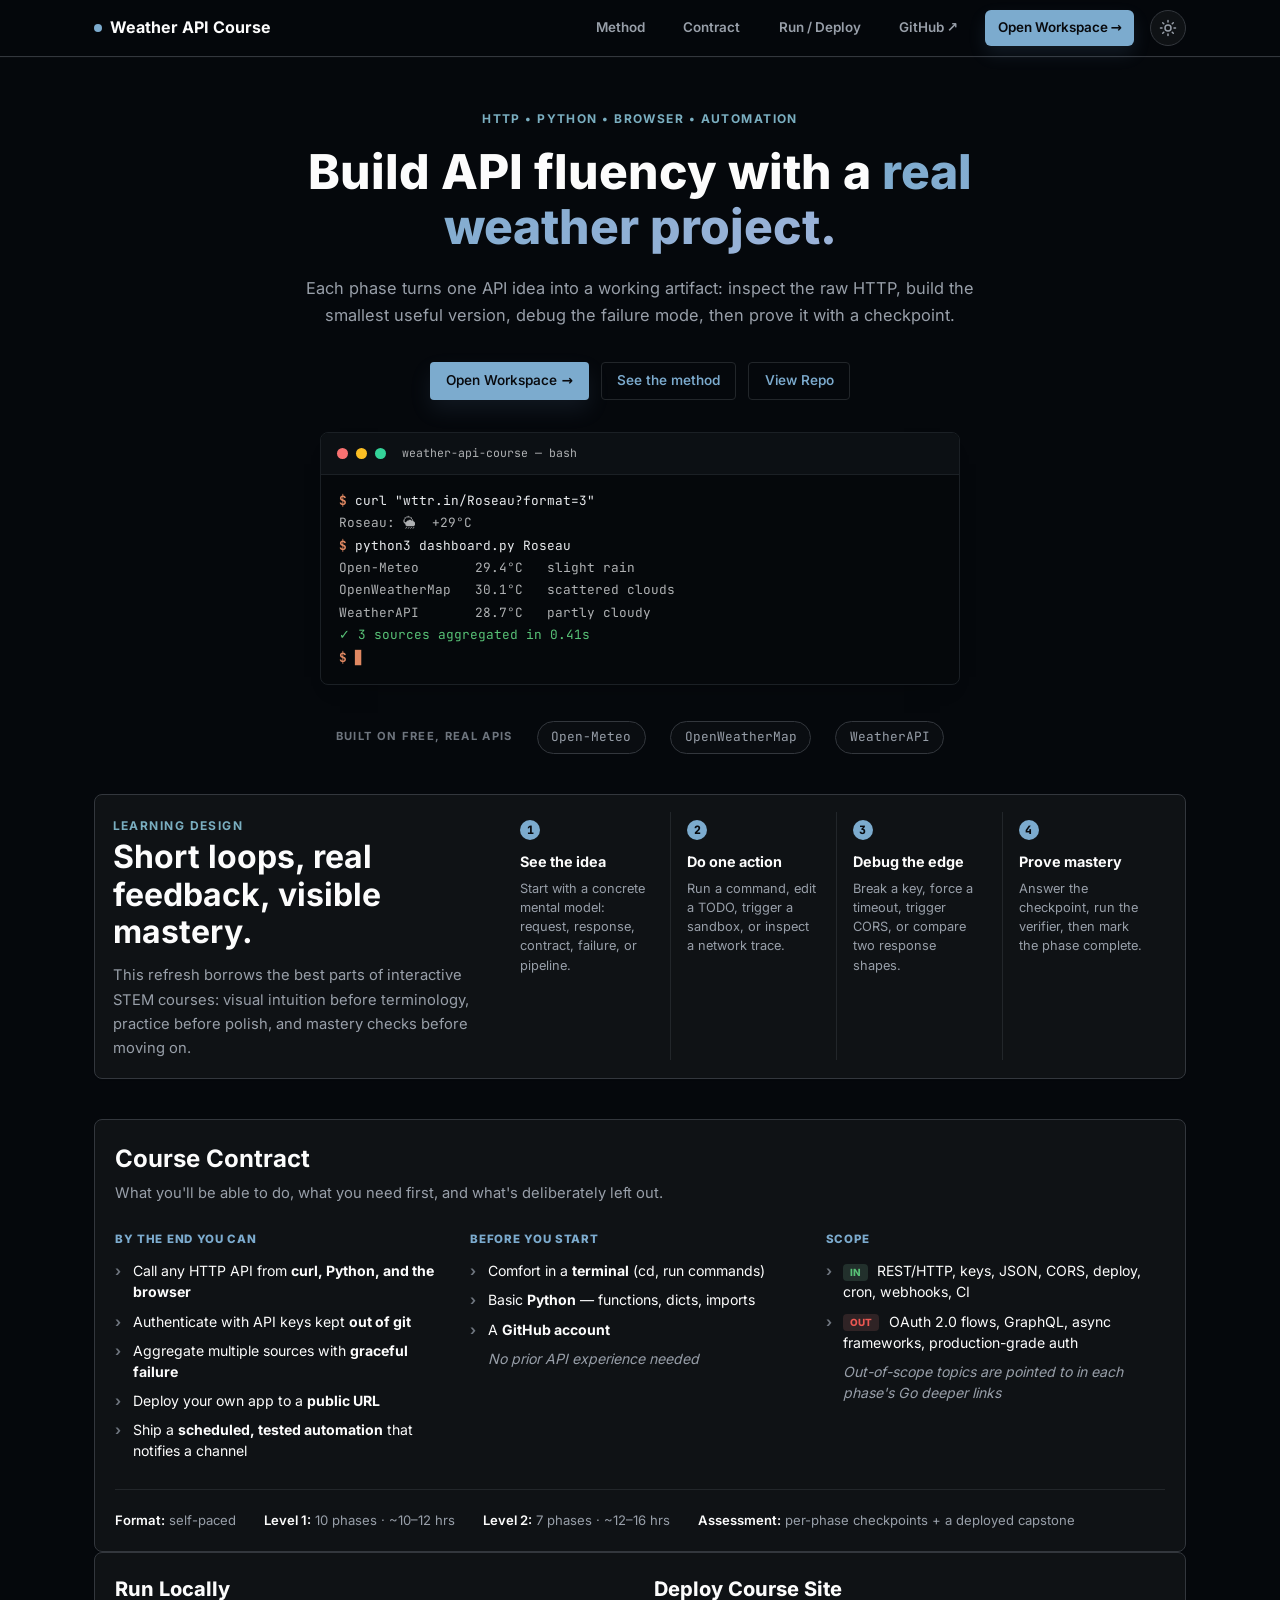
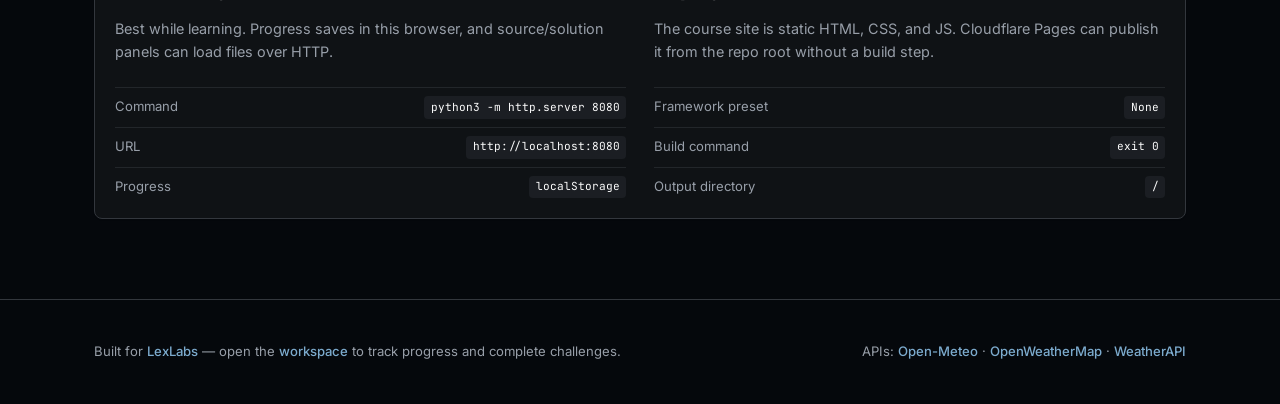
==== commit c6557d8a: "Updates" ====
--- a/index.html
+++ b/index.html
@@ -5,18 +5,20 @@
   <meta name="viewport" content="width=device-width, initial-scale=1.0" />
   <meta name="description" content="A two-level Weather API course for learning HTTP, Python requests, browser fetch, deployment, security, and API automation." />
   <meta name="theme-color" content="#0a0e17" />
+  <meta http-equiv="Cache-Control" content="no-store" />
+  <meta http-equiv="Pragma" content="no-cache" />
+  <meta http-equiv="Expires" content="0" />
   <title>Weather API Course — LexLabs</title>
   <!-- Set the Claude theme before first paint to avoid a flash of the wrong theme. -->
   <script>
     (function () {
       try {
         var saved = localStorage.getItem('wac_theme');
-        var sys = window.matchMedia && window.matchMedia('(prefers-color-scheme: light)').matches ? 'light' : 'dark';
-        document.documentElement.setAttribute('data-theme', saved || sys);
+        document.documentElement.setAttribute('data-theme', saved || 'dark');
       } catch (e) {}
     })();
   </script>
-  <link rel="stylesheet" href="src/dashboard/css/style.css?v=14" />
+  <link rel="stylesheet" href="src/dashboard/css/style.css?v=18" />
 </head>
 <body>
 
--- a/src/dashboard/css/style.css
+++ b/src/dashboard/css/style.css
@@ -83,21 +83,21 @@
 :root,
 [data-theme="dark"] {
   color-scheme: dark;
-  --bg: oklch(0.145 0.010 245);
-  --surface: oklch(0.220 0.006 245);
-  --surface2: oklch(0.286 0.006 245);
-  --border: oklch(24% 0.005 245);
-  --border-light: oklch(30% 0.005 245);
-  --accent: oklch(0.820 0.035 245);
-  --accent-hover: oklch(0.855 0.032 245);
-  --accent-rgb: 197, 207, 224;
-  --on-accent: var(--eclipse);
-  --cyan: oklch(0.780 0.025 245);
+  --bg: oklch(0.132 0.010 255);
+  --surface: oklch(0.180 0.008 255);
+  --surface2: oklch(0.235 0.010 255);
+  --border: oklch(0.265 0.010 255);
+  --border-light: oklch(0.335 0.012 255);
+  --accent: oklch(0.720 0.072 242);
+  --accent-hover: oklch(0.765 0.070 242);
+  --accent-rgb: 126, 169, 220;
+  --on-accent: oklch(0.145 0.010 255);
+  --cyan: oklch(0.720 0.060 222);
   --text: var(--snow);
-  --muted: oklch(70.5% 0.015 286.067);
-  --muted2: oklch(60.0% 0.015 286.067);
-  --ws-sidebar: oklch(0.110 0.020 230);
-  --ws-stage-head: oklch(0.140 0.020 230);
+  --muted: oklch(0.700 0.016 255);
+  --muted2: oklch(0.560 0.016 255);
+  --ws-sidebar: oklch(0.118 0.010 255);
+  --ws-stage-head: oklch(0.155 0.010 255);
 
   --color-background: var(--bg);
   --color-foreground: var(--text);
@@ -159,16 +159,16 @@
   --page-gutter: clamp(1rem, 2vw, 1.5rem);
   --page-shell-space: clamp(1.75rem, 3vw, 2.5rem);
 
-  --nav-height: 64px;
-  --nav-bg: color-mix(in srgb, var(--color-background) 88%, transparent);
+  --nav-height: 56px;
+  --nav-bg: color-mix(in srgb, var(--color-background) 92%, transparent);
   --nav-border: var(--color-border-subtle);
-  --nav-shadow: 0 1px 0 rgba(255, 255, 255, 0.02), 0 10px 24px rgba(0, 0, 0, 0.06);
+  --nav-shadow: 0 1px 0 rgba(255, 255, 255, 0.02);
 
   --button-radius: var(--radius-sm);
   --button-font-size: 0.85rem;
   --button-font-weight: 550;
-  --button-padding-y: 0.5rem;
-  --button-padding-x: 1.25rem;
+  --button-padding-y: 0.44rem;
+  --button-padding-x: 0.95rem;
   --button-primary-bg: var(--color-primary);
   --button-primary-fg: var(--color-primary-foreground);
   --button-primary-hover-bg: var(--color-primary-hover);
@@ -183,12 +183,12 @@
   --panel-border: var(--color-border-subtle);
   --panel-border-strong: var(--color-border);
   --panel-radius: var(--radius);
-  --panel-padding: 1.25rem;
-  --panel-shadow: var(--shadow-sm);
-  --panel-shadow-hover: var(--shadow-md);
-
-  --phase-card-min-height: 236px;
-  --phase-card-glow: radial-gradient(360px circle at var(--mx, 50%) var(--my, 0%), rgba(var(--accent-rgb), 0.03), transparent 62%);
+  --panel-padding: 1rem;
+  --panel-shadow: none;
+  --panel-shadow-hover: 0 0 0 1px color-mix(in oklch, var(--border-light), var(--accent) 18%);
+
+  --phase-card-min-height: 246px;
+  --phase-card-glow: radial-gradient(300px circle at var(--mx, 50%) var(--my, 0%), rgba(var(--accent-rgb), 0.045), transparent 58%);
   --focus-ring-color: rgba(var(--accent-rgb), 0.18);
 }
 
@@ -238,6 +238,24 @@
   top: 1rem;
 }
 
+body.stale-build::before {
+  content: "Stale course build loaded. Stop the old server, restart wac serve, then hard refresh.";
+  position: fixed;
+  left: 50%;
+  top: 0.75rem;
+  z-index: 9999;
+  transform: translateX(-50%);
+  max-width: min(92vw, 760px);
+  border: 1px solid var(--yellow);
+  border-radius: var(--radius-sm);
+  background: color-mix(in oklch, var(--surface), var(--yellow) 9%);
+  color: var(--text);
+  font-size: 0.82rem;
+  font-weight: 700;
+  padding: 0.65rem 0.85rem;
+  box-shadow: 0 12px 28px rgba(0, 0, 0, 0.28);
+}
+
 /* Sticky Navigation */
 nav {
   border-bottom: 1px solid var(--nav-border);
@@ -369,7 +387,7 @@
 /* Hero Section */
 .hero {
   text-align: center;
-  padding: 4.25rem 1.5rem 3rem;
+  padding: 3.25rem 1.5rem 2.5rem;
   max-width: 840px;
   margin: 0 auto;
 }
@@ -382,7 +400,7 @@
   margin-bottom: 1rem;
 }
 .hero h1 {
-  font-size: clamp(2.25rem, 6vw, 3.25rem);
+  font-size: clamp(2.1rem, 5vw, 3rem);
   font-weight: 800;
   line-height: 1.15;
   margin-bottom: 1.25rem;
@@ -396,7 +414,7 @@
 }
 .hero p {
   color: var(--muted);
-  font-size: 1.1rem;
+  font-size: 1.02rem;
   line-height: 1.7;
   margin: 0 auto 2rem;
   max-width: 680px;
@@ -455,12 +473,12 @@
 
 /* Fluent 2 Web Pivot Tabs */
 .tabs-wrap {
-  margin-bottom: 1.5rem;
+  margin-bottom: 1rem;
   border-bottom: 1px solid var(--border);
 }
 .tabs {
   display: flex;
-  gap: var(--space-5);
+  gap: var(--space-6);
   margin-bottom: -1px;
 }
 .tab-btn {
@@ -468,10 +486,10 @@
   border: none;
   color: var(--muted);
   cursor: pointer;
-  font-size: 0.9rem;
+  font-size: 0.84rem;
   font-weight: 600;
-  padding: var(--space-3) 0;
-  border-bottom: 2px solid transparent;
+  padding: 0.75rem 0;
+  border-bottom: 1px solid transparent;
   transition: all 0.2s var(--ease);
   font-family: var(--font-sans);
 }
@@ -493,18 +511,18 @@
   background: var(--panel-bg);
   border: 1px solid var(--panel-border);
   border-radius: var(--panel-radius);
-  padding: 0.95rem 1.15rem;
-  margin-bottom: 1.5rem;
+  padding: 0.75rem 0.9rem;
+  margin-bottom: 1rem;
   box-shadow: var(--shadow-xs);
 }
 .progress-header {
   display: flex;
   justify-content: space-between;
   align-items: center;
-  margin-bottom: 0.75rem;
+  margin-bottom: 0.55rem;
 }
 .progress-header span:first-child {
-  font-size: 0.85rem;
+  font-size: 0.72rem;
   font-weight: 600;
   text-transform: uppercase;
   letter-spacing: 0;
@@ -512,13 +530,13 @@
 }
 .progress-header span:last-child {
   font-family: var(--font-mono);
-  font-size: 0.85rem;
+  font-size: 0.75rem;
   color: var(--cyan);
   font-weight: 600;
 }
 .progress-track {
-  height: 6px;
-  background: var(--bg);
+  height: 4px;
+  background: color-mix(in oklch, var(--bg), var(--surface2) 40%);
   border-radius: 999px;
   overflow: hidden;
 }
@@ -534,7 +552,7 @@
   background: var(--panel-bg);
   border: 1px solid var(--panel-border);
   border-radius: var(--panel-radius);
-  padding: 2.5rem 1.75rem;
+  padding: 1.75rem;
   text-align: center;
   margin-bottom: 2rem;
   box-shadow: var(--shadow-xs);
@@ -579,12 +597,12 @@
 
 /* Setup Callout Card */
 .setup-card {
-  background: linear-gradient(90deg, rgba(var(--accent-rgb), 0.04) 0%, transparent 100%), var(--panel-bg);
+  background: color-mix(in oklch, var(--panel-bg), var(--accent) 2%);
   border: 1px solid var(--panel-border);
-  border-left: 3px solid var(--accent);
+  border-left: 2px solid var(--accent);
   border-radius: var(--panel-radius);
-  padding: 1.15rem 1.25rem;
-  margin-bottom: 1.5rem;
+  padding: 0.9rem 1rem;
+  margin-bottom: 1rem;
   cursor: pointer;
   transition: border-color var(--duration-normal) ease, background-color var(--duration-normal) ease, transform var(--duration-normal) ease, box-shadow var(--duration-normal) ease;
   box-shadow: var(--shadow-xs);
@@ -593,24 +611,24 @@
   border-color: var(--accent);
   background-color: rgba(var(--accent-rgb), 0.05);
   transform: translateY(-1px);
-  box-shadow: 0 10px 24px rgba(0, 0, 0, 0.06);
+  box-shadow: var(--panel-shadow-hover);
 }
 .setup-card h3 {
-  font-size: 1.05rem;
+  font-size: 0.95rem;
   font-weight: 700;
   color: var(--accent);
   margin-bottom: 0.35rem;
 }
 .setup-card p {
-  font-size: 0.88rem;
+  font-size: 0.82rem;
   color: var(--muted);
 }
 
 /* Grid Layouts */
 .phases {
   display: grid;
-  gap: 1rem;
-  grid-template-columns: repeat(auto-fill, minmax(270px, 1fr));
+  gap: 0.75rem;
+  grid-template-columns: repeat(auto-fill, minmax(265px, 1fr));
   margin-bottom: 2.5rem;
 }
 
@@ -618,9 +636,9 @@
 .phase-card {
   background: var(--panel-bg);
   border: 1px solid var(--panel-border-strong);
-  border-left: 3px solid var(--border);
+  border-left: 1px solid var(--panel-border-strong);
   border-radius: var(--panel-radius);
-  padding: 1.15rem;
+  padding: 0.95rem;
   cursor: pointer;
   min-height: var(--phase-card-min-height);
   display: flex;
@@ -651,8 +669,8 @@
 .phase-card:hover {
   border-color: var(--accent);
   border-left-color: var(--accent);
-  background: var(--panel-bg-subtle);
-  transform: translateY(-2px);
+  background: color-mix(in oklch, var(--panel-bg), var(--panel-bg-subtle) 36%);
+  transform: translateY(-1px);
   box-shadow: var(--panel-shadow-hover);
 }
 .phase-card.done {
@@ -672,8 +690,8 @@
 /* Progress Node Indicator Dot */
 .phase-node-indicator {
   display: inline-block;
-  width: 8px;
-  height: 8px;
+  width: 6px;
+  height: 6px;
   border-radius: 50%;
   background: var(--border);
   position: relative;
@@ -697,19 +715,19 @@
   display: flex;
   justify-content: space-between;
   align-items: center;
-  margin-bottom: 0.8rem;
+  margin-bottom: 0.65rem;
 }
 .phase-num {
   font-family: var(--font-mono);
-  font-size: 0.72rem;
+  font-size: 0.66rem;
   font-weight: 700;
   letter-spacing: 0;
   text-transform: uppercase;
   color: var(--muted);
 }
 .phase-check {
-  width: 20px;
-  height: 20px;
+  width: 18px;
+  height: 18px;
   border-radius: 4px;
   border: 1.5px solid var(--border-light);
   display: flex;
@@ -732,33 +750,68 @@
   color: #fff;
 }
 .phase-title {
-  font-size: 1.1rem;
+  font-size: 0.98rem;
   font-weight: 700;
   margin-bottom: 0.45rem;
   letter-spacing: 0;
 }
 .phase-desc {
   color: var(--muted);
-  font-size: 0.88rem;
-  line-height: 1.55;
-  margin-bottom: 0.85rem;
+  font-size: 0.8rem;
+  line-height: 1.48;
+  margin-bottom: 0.7rem;
   display: -webkit-box;
-  -webkit-line-clamp: 3;
+  -webkit-line-clamp: 2;
   -webkit-box-orient: vertical;
   overflow: hidden;
 }
+.phase-learning-preview {
+  display: grid;
+  gap: 0.38rem;
+  margin-bottom: 0.65rem;
+}
+.phase-loop-preview {
+  display: grid;
+  grid-template-columns: repeat(3, 1fr);
+  gap: 0;
+  padding: 0;
+  border: 0;
+  border-radius: 0;
+  background: transparent;
+}
+.phase-loop-preview span {
+  min-height: 18px;
+  border-radius: 0;
+  border-bottom: 1px solid var(--border);
+  display: inline-flex;
+  align-items: center;
+  justify-content: center;
+  color: var(--muted);
+  font-size: 0.56rem;
+  font-weight: 800;
+  text-transform: uppercase;
+}
+.phase-loop-preview span:nth-child(2) {
+  background: transparent;
+  border-bottom-color: var(--accent);
+  color: var(--accent);
+}
+.phase-action-row {
+  display: grid;
+  gap: 0.32rem;
+  padding-top: 0.2rem;
+}
 .phase-output {
   display: flex;
   align-items: center;
   gap: 0.45rem;
-  border: 1px solid var(--border);
-  border-radius: var(--radius-sm);
-  background: color-mix(in oklch, var(--surface2), var(--accent) 2%);
-  color: var(--text);
-  font-size: 0.8rem;
+  border: 0;
+  border-radius: 0;
+  background: transparent;
+  color: var(--text);
+  font-size: 0.76rem;
   line-height: 1.35;
-  padding: 0.45rem 0.6rem;
-  margin-bottom: 1rem;
+  padding: 0;
 }
 .phase-output span {
   color: var(--accent);
@@ -767,20 +820,43 @@
   text-transform: uppercase;
   letter-spacing: 0;
 }
+.phase-try {
+  border: 0;
+  border-left: 1px solid var(--border-light);
+  border-radius: 0;
+  background: transparent;
+  padding: 0.1rem 0 0.1rem 0.55rem;
+}
+.phase-try span {
+  display: inline;
+  color: var(--accent);
+  font-family: var(--font-mono);
+  font-size: 0.62rem;
+  font-weight: 800;
+  text-transform: uppercase;
+  margin-right: 0.35rem;
+}
+.phase-try p {
+  display: inline;
+  margin: 0;
+  color: var(--muted);
+  font-size: 0.72rem;
+  line-height: 1.38;
+}
 .phase-pills {
   display: flex;
   flex-wrap: wrap;
-  gap: 0.35rem;
-  margin-bottom: 1rem;
+  gap: 0.3rem;
   margin-top: auto;
+  margin-bottom: 0.75rem;
 }
 .pill {
-  background: var(--surface2);
-  border: 1px solid var(--border-light);
+  background: color-mix(in oklch, var(--surface2), var(--bg) 10%);
+  border: 1px solid var(--border);
   border-radius: 16px;
-  font-size: 0.72rem;
+  font-size: 0.66rem;
   font-family: var(--font-sans);
-  padding: 0.15rem 0.65rem;
+  padding: 0.12rem 0.5rem;
   color: var(--text);
   font-weight: 550;
   display: inline-flex;
@@ -788,12 +864,19 @@
   gap: 0.25rem;
 }
 .phase-cta {
-  font-size: 0.8rem;
+  font-size: 0.76rem;
   color: var(--accent);
   font-weight: 600;
   display: flex;
   align-items: center;
   gap: 0.25rem;
+}
+.phase-locked {
+  color: var(--muted2);
+  font-family: var(--font-mono);
+  font-size: 0.62rem;
+  font-weight: 700;
+  text-transform: uppercase;
 }
 .phase-cta:hover {
   color: var(--cyan);
@@ -820,7 +903,7 @@
   background: var(--panel-bg);
   border: 1px solid var(--panel-border);
   border-radius: var(--panel-radius);
-  padding: 1.25rem;
+  padding: 1rem;
   text-decoration: none;
   color: inherit;
   display: flex;
@@ -830,13 +913,13 @@
 }
 .repo-card:hover {
   border-color: var(--accent);
-  background-color: var(--panel-bg-subtle);
+  background-color: color-mix(in oklch, var(--panel-bg), var(--panel-bg-subtle) 38%);
   transform: translateY(-1px);
-  box-shadow: 0 10px 22px rgba(0, 0, 0, 0.05);
+  box-shadow: var(--panel-shadow-hover);
 }
 .repo-name {
   font-family: var(--font-mono);
-  font-size: 0.85rem;
+  font-size: 0.78rem;
   font-weight: 600;
   color: var(--cyan);
   margin-bottom: 0.35rem;
@@ -850,7 +933,7 @@
   letter-spacing: 0;
 }
 .repo-desc {
-  font-size: 0.82rem;
+  font-size: 0.76rem;
   color: var(--muted);
   line-height: 1.45;
 }
@@ -863,7 +946,7 @@
   background: var(--panel-bg);
   border: 1px solid var(--panel-border);
   border-radius: var(--panel-radius);
-  padding: 2rem;
+  padding: 1.25rem;
   display: grid;
   grid-template-columns: 1fr 1fr;
   gap: 1.75rem;
@@ -947,7 +1030,7 @@
   border-radius: var(--panel-radius);
   max-width: 800px;
   width: 100%;
-  padding: 2rem;
+  padding: 1.5rem;
   position: relative;
   margin: auto;
   box-shadow: var(--shadow-lg);
@@ -1217,13 +1300,13 @@
 /* Hero terminal mockup */
 .hero-terminal {
   max-width: 640px;
-  margin: 2.75rem auto 0;
+  margin: 2rem auto 0;
   background: var(--code-bg);
   border: 1px solid var(--code-border);
-  border-radius: 10px;
+  border-radius: var(--radius);
   overflow: hidden;
   text-align: left;
-  box-shadow: 0 16px 36px -22px rgba(0, 0, 0, 0.45);
+  box-shadow: 0 12px 24px -20px rgba(0, 0, 0, 0.6);
 }
 .terminal-bar {
   display: flex;
@@ -1242,7 +1325,7 @@
 }
 .terminal-body {
   margin: 0;
-  padding: 1.1rem 1.3rem;
+  padding: 0.95rem 1.1rem;
   font-family: var(--font-mono);
   font-size: 0.8rem;
   line-height: 1.75;
@@ -1309,10 +1392,10 @@
 .learning-method {
   display: grid;
   grid-template-columns: minmax(240px, 0.85fr) 1.5fr;
-  gap: 1.5rem;
+  gap: 1rem;
   align-items: stretch;
   margin: 0 auto 2.5rem;
-  padding: 1.5rem;
+  padding: 1.1rem;
   background: var(--panel-bg);
   border: 1px solid var(--panel-border);
   border-radius: var(--panel-radius);
@@ -1332,28 +1415,32 @@
 .method-grid {
   display: grid;
   grid-template-columns: repeat(4, 1fr);
-  gap: 0.75rem;
+  gap: 0;
 }
 .method-card {
-  border: 1px solid var(--panel-border-strong);
-  background: var(--panel-bg-subtle);
-  border-radius: var(--panel-radius);
-  padding: 1rem;
-  box-shadow: inset 0 1px 0 rgba(255, 255, 255, 0.02);
+  border: 0;
+  border-left: 1px solid var(--border);
+  background: transparent;
+  border-radius: 0;
+  padding: 0.2rem 1rem 0.2rem 1rem;
+  box-shadow: none;
+}
+.method-card:first-child {
+  border-left: 0;
 }
 .method-step {
   display: inline-flex;
   align-items: center;
   justify-content: center;
-  width: 24px;
-  height: 24px;
+  width: 20px;
+  height: 20px;
   border-radius: 50%;
   background: var(--accent);
   color: var(--on-accent);
   font-family: var(--font-mono);
   font-size: 0.72rem;
   font-weight: 800;
-  margin-bottom: 0.75rem;
+  margin-bottom: 0.65rem;
 }
 .method-card h3 {
   font-size: 0.9rem;
@@ -1447,6 +1534,15 @@
 
 @media (max-width: 520px) {
   .method-grid { grid-template-columns: 1fr; }
+  .method-card {
+    border-left: 0;
+    border-top: 1px solid var(--border);
+    padding: 0.85rem 0;
+  }
+  .method-card:first-child {
+    border-top: 0;
+    padding-top: 0;
+  }
   .phase-card { min-height: 0; }
 }
 
@@ -1456,7 +1552,7 @@
 .modal-overlay.workspace-mode {
   position: fixed;
   inset: 0;
-  background: var(--bg);
+  background: color-mix(in oklch, var(--bg), var(--surface) 12%);
   z-index: 200;
   display: none;
   padding: 0;
@@ -1503,13 +1599,15 @@
 }
 
 .ws-header {
-  height: 56px;
-  background: var(--surface);
-  border-bottom: 1px solid var(--border);
+  height: 52px;
+  background: color-mix(in srgb, var(--surface) 92%, transparent);
+  border-bottom: 1px solid var(--border-light);
+  backdrop-filter: blur(12px);
+  -webkit-backdrop-filter: blur(12px);
   display: flex;
   align-items: center;
   justify-content: space-between;
-  padding: 0 1.25rem;
+  padding: 0 1rem;
   flex-shrink: 0;
 }
 .ws-header-left {
@@ -1519,10 +1617,23 @@
 }
 .ws-brand {
   font-weight: 700;
-  font-size: 0.85rem;
+  font-size: 0.74rem;
   letter-spacing: 0;
   text-transform: uppercase;
   color: var(--text);
+}
+.ws-build-badge {
+  border: 1px solid color-mix(in oklch, var(--border-light), var(--accent) 35%);
+  border-radius: var(--radius-sm);
+  background: rgba(var(--accent-rgb), 0.10);
+  color: var(--accent);
+  font-family: var(--font-mono);
+  font-size: 0.58rem;
+  font-weight: 800;
+  line-height: 1;
+  padding: 0.22rem 0.38rem;
+  text-transform: uppercase;
+  white-space: nowrap;
 }
 .ws-divider {
   color: var(--muted2);
@@ -1530,12 +1641,53 @@
 .ws-title {
   color: var(--accent);
   font-weight: 600;
-  font-size: 0.85rem;
+  font-size: 0.78rem;
 }
 .ws-header-center {
   display: flex;
   align-items: center;
   gap: 0.75rem;
+}
+.ws-header-right {
+  display: flex;
+  align-items: center;
+  gap: 0.45rem;
+}
+.ws-tool-btn {
+  background: transparent;
+  border: 1px solid var(--border-light);
+  color: var(--muted);
+  font-family: var(--font-sans);
+  font-size: 0.74rem;
+  font-weight: 650;
+  padding: 0.34rem 0.62rem;
+  border-radius: var(--radius-sm);
+  cursor: pointer;
+  display: inline-flex;
+  align-items: center;
+  gap: 0.35rem;
+  min-height: 30px;
+  transition: background-color 0.15s ease, border-color 0.15s ease, color 0.15s ease;
+}
+.ws-tool-btn:hover {
+  background: var(--surface2);
+  color: var(--text);
+}
+.ws-tool-btn.active {
+  background: rgba(var(--accent-rgb), 0.10);
+  border-color: color-mix(in oklch, var(--border-light), var(--accent) 35%);
+  color: var(--accent);
+}
+.ws-tool-icon {
+  width: 15px;
+  height: 15px;
+  border-radius: 4px;
+  display: inline-flex;
+  align-items: center;
+  justify-content: center;
+  font-family: var(--font-mono);
+  font-size: 0.72rem;
+  line-height: 1;
 }
 .ws-progress-text {
   font-size: 0.75rem;
@@ -1551,7 +1703,7 @@
 }
 .ws-progress-fill {
   height: 100%;
-  background: var(--accent);
+  background: linear-gradient(90deg, color-mix(in oklch, var(--accent), var(--cyan) 12%), var(--accent));
   border-radius: 3px;
   transition: width 0.3s ease;
 }
@@ -1562,7 +1714,7 @@
   font-family: var(--font-sans);
   font-size: 0.75rem;
   font-weight: 600;
-  padding: 0.4rem 0.85rem;
+  padding: 0.34rem 0.7rem;
   border-radius: var(--radius-sm);
   cursor: pointer;
   display: flex;
@@ -1586,54 +1738,78 @@
   min-height: 0;
 }
 .ws-sidebar {
-  width: 260px;
-  background: var(--ws-sidebar);
-  border-right: 1px solid var(--border);
+  width: 236px;
+  background: color-mix(in oklch, var(--ws-sidebar), var(--surface) 8%);
+  border-right: 1px solid var(--border-light);
   display: flex;
   flex-direction: column;
   flex-shrink: 0;
   overflow-y: auto;
+  transition: width 0.18s ease, background-color 0.18s ease;
+}
+.ws-layout.focus-mode .ws-sidebar {
+  width: 64px;
 }
 .ws-sidebar-title {
-  font-size: 0.7rem;
+  font-size: 0.64rem;
   font-weight: 700;
   letter-spacing: 0;
   color: var(--muted2);
-  padding: 1.25rem 1rem 0.5rem;
+  padding: 0.9rem 0.75rem 0.4rem;
   text-transform: uppercase;
+}
+.ws-layout.focus-mode .ws-sidebar-title {
+  padding: 0.9rem 0.25rem 0.45rem;
+  text-align: center;
+  font-size: 0.58rem;
 }
 .ws-stages-list {
   display: flex;
   flex-direction: column;
   gap: 2px;
-  padding: 0 0.5rem;
+  padding: 0 0.45rem;
+}
+.ws-layout.focus-mode .ws-stages-list {
+  align-items: center;
+  padding: 0 0.4rem;
 }
 .ws-stage-item {
   display: flex;
   align-items: center;
-  gap: 0.65rem;
-  padding: 0.65rem 0.75rem;
+  gap: 0.5rem;
+  padding: 0.52rem 0.62rem;
   border-radius: var(--radius-sm);
   cursor: pointer;
   user-select: none;
-  transition: all 0.15s ease;
+  border: 1px solid transparent;
+  transition: background-color 0.15s ease, border-color 0.15s ease, transform 0.12s ease;
+}
+.ws-layout.focus-mode .ws-stage-item {
+  width: 40px;
+  min-height: 40px;
+  justify-content: center;
+  padding: 0;
+  gap: 0;
+  border-radius: 12px;
 }
 .ws-stage-item:hover {
   background: rgba(var(--accent-rgb), 0.05);
 }
 .ws-stage-item.active {
-  background: rgba(var(--accent-rgb), 0.08);
-  border-left: 3px solid var(--accent);
-  border-top-left-radius: 0;
-  border-bottom-left-radius: 0;
+  background: rgba(var(--accent-rgb), 0.10);
+  border-color: color-mix(in oklch, var(--border-light), var(--accent) 35%);
+  box-shadow: inset 3px 0 0 var(--accent);
+}
+.ws-layout.focus-mode .ws-stage-item.active {
+  box-shadow: inset 0 -2px 0 var(--accent);
 }
 .ws-stage-number {
-  width: 18px;
-  height: 18px;
+  width: 16px;
+  height: 16px;
   border-radius: 50%;
   background: var(--surface2);
   color: var(--muted);
-  font-size: 0.65rem;
+  font-size: 0.58rem;
   font-weight: 700;
   display: flex;
   align-items: center;
@@ -1649,7 +1825,7 @@
   color: var(--on-accent);
 }
 .ws-stage-label {
-  font-size: 0.8rem;
+  font-size: 0.74rem;
   font-weight: 500;
   color: var(--muted);
   white-space: nowrap;
@@ -1664,8 +1840,12 @@
 .ws-stage-item.completed .ws-stage-label {
   color: var(--muted);
 }
+.ws-layout.focus-mode .ws-stage-label,
+.ws-layout.focus-mode .ws-stage-badge {
+  display: none;
+}
 .ws-stage-badge {
-  font-size: 0.6rem;
+  font-size: 0.56rem;
   padding: 0.1rem 0.35rem;
   border-radius: 10px;
   background: var(--surface2);
@@ -1678,9 +1858,16 @@
 }
 .ws-overall-progress {
   margin-top: auto;
-  padding: 1rem;
+  padding: 0.75rem;
   border-top: 1px solid var(--border);
   background: var(--ws-sidebar);
+}
+.ws-layout.focus-mode .ws-overall-progress {
+  padding: 0.6rem 0.4rem;
+}
+.ws-layout.focus-mode .ws-progress-stats,
+.ws-layout.focus-mode .ws-complete-btn {
+  display: none;
 }
 .ws-progress-stats {
   display: flex;
@@ -1707,19 +1894,58 @@
   flex: 1;
   display: flex;
   overflow: hidden;
+  position: relative;
 }
 .ws-instructions-panel {
-  width: 40%;
-  border-right: 1px solid var(--border);
-  background: var(--surface);
+  position: absolute;
+  top: 0;
+  right: 0;
+  bottom: 0;
+  width: min(430px, 42vw);
+  border-left: 1px solid var(--border-light);
+  border-right: 0;
+  background: color-mix(in oklch, var(--surface), var(--bg) 10%);
   display: flex;
   flex-direction: column;
   overflow: hidden;
+  z-index: 4;
+  box-shadow: -18px 0 44px rgba(0, 0, 0, 0.26);
+  opacity: 0;
+  visibility: hidden;
+  pointer-events: none;
+  transform: translateX(calc(100% + 1px));
+  transition: transform 0.22s ease, opacity 0.18s ease, visibility 0s linear 0.22s;
+}
+.ws-layout.notes-open .ws-instructions-panel {
+  opacity: 1;
+  visibility: visible;
+  pointer-events: auto;
+  transform: translateX(0);
+  transition-delay: 0s;
+}
+.ws-notes-scrim {
+  position: absolute;
+  inset: 0;
+  z-index: 3;
+  border: 0;
+  background: rgba(0, 0, 0, 0.14);
+  opacity: 0;
+  pointer-events: none;
+  cursor: default;
+  transition: opacity 0.18s ease;
+}
+.ws-layout.notes-open .ws-notes-scrim {
+  opacity: 1;
+  pointer-events: auto;
 }
 .ws-stage-header {
-  padding: 1.25rem;
-  border-bottom: 1px solid var(--border);
-  background: var(--surface);
+  padding: 0.95rem 1rem;
+  border-bottom: 1px solid var(--border-light);
+  background: color-mix(in oklch, var(--surface), var(--surface2) 12%);
+  display: flex;
+  align-items: flex-start;
+  justify-content: space-between;
+  gap: 0.75rem;
 }
 .ws-stage-eyebrow {
   color: var(--cyan);
@@ -1731,15 +1957,36 @@
   margin-bottom: 0.25rem;
 }
 .ws-stage-title {
-  font-size: 1.1rem;
+  font-size: 1rem;
   font-weight: 800;
   letter-spacing: 0;
+  color: var(--text);
+}
+.ws-drawer-close {
+  width: 28px;
+  height: 28px;
+  border: 1px solid var(--border-light);
+  border-radius: var(--radius-sm);
+  background: transparent;
+  color: var(--muted);
+  cursor: pointer;
+  display: inline-flex;
+  align-items: center;
+  justify-content: center;
+  font-size: 1.1rem;
+  line-height: 1;
+  flex-shrink: 0;
+  transition: background-color 0.15s ease, color 0.15s ease, border-color 0.15s ease;
+}
+.ws-drawer-close:hover {
+  background: var(--surface2);
   color: var(--text);
 }
 .ws-stage-scroll {
   flex: 1;
   overflow-y: auto;
-  padding: 1.25rem;
+  padding: 1rem;
+  scroll-behavior: smooth;
 }
 .ws-stage-scroll h3 {
   font-size: 0.85rem;
@@ -1797,27 +2044,110 @@
 .ws-stage-scroll details {
   border: 1px solid var(--border);
   border-radius: var(--radius-sm);
-  background: var(--surface2);
-  margin: 0.75rem 0;
+  background: color-mix(in oklch, var(--surface2), var(--bg) 16%);
+  margin: 0.55rem 0;
   overflow: hidden;
 }
 .ws-stage-scroll details > summary {
   cursor: pointer;
-  padding: 0.7rem 0.85rem;
-  font-size: 0.84rem;
+  padding: 0.58rem 0.7rem;
+  font-size: 0.78rem;
   font-weight: 700;
   color: var(--text);
 }
 .ws-stage-scroll details > div {
   padding: 0 0.85rem 0.85rem;
 }
+.lesson-map {
+  border: 1px solid var(--border);
+  border-radius: var(--radius-sm);
+  background: color-mix(in oklch, var(--surface2), var(--bg) 18%);
+  padding: 0.65rem;
+  margin-bottom: 0.75rem;
+}
+.lesson-map-head {
+  display: flex;
+  align-items: center;
+  justify-content: space-between;
+  gap: 0.75rem;
+  margin-bottom: 0.55rem;
+}
+.lesson-map-head span {
+  color: var(--muted);
+  font-size: 0.68rem;
+  font-weight: 800;
+  text-transform: uppercase;
+}
+.lesson-map-head strong {
+  color: var(--cyan);
+  font-family: var(--font-mono);
+  font-size: 0.72rem;
+}
+.lesson-map-rail {
+  position: relative;
+  display: flex;
+  justify-content: space-between;
+  gap: 0.25rem;
+}
+.lesson-map-rail::before,
+.lesson-map-rail::after {
+  content: "";
+  position: absolute;
+  left: 12px;
+  right: 12px;
+  top: 50%;
+  height: 2px;
+  border-radius: var(--radius-full);
+  transform: translateY(-50%);
+}
+.lesson-map-rail::before {
+  background: var(--border);
+}
+.lesson-map-rail::after {
+  right: calc(100% - var(--stage-pct));
+  background: linear-gradient(90deg, var(--accent), var(--cyan));
+}
+.lesson-map-dot {
+  position: relative;
+  z-index: 1;
+  width: 20px;
+  height: 20px;
+  border: 1px solid var(--border-light);
+  border-radius: 50%;
+  background: var(--surface);
+  color: var(--muted);
+  display: inline-flex;
+  align-items: center;
+  justify-content: center;
+  cursor: pointer;
+  font-family: var(--font-mono);
+  font-size: 0.58rem;
+  font-weight: 800;
+  transition: transform 0.15s ease, border-color 0.15s ease, background-color 0.15s ease, color 0.15s ease;
+}
+.lesson-map-dot:hover {
+  border-color: var(--accent);
+  color: var(--text);
+  transform: translateY(-1px);
+}
+.lesson-map-dot.done {
+  background: color-mix(in oklch, var(--accent), var(--surface) 18%);
+  border-color: var(--accent);
+  color: var(--on-accent);
+}
+.lesson-map-dot.active {
+  background: var(--accent);
+  border-color: var(--accent);
+  color: var(--on-accent);
+  box-shadow: 0 0 0 3px rgba(var(--accent-rgb), 0.12);
+}
 .lesson-brief {
   border: 1px solid var(--border);
-  border-left: 3px solid var(--accent);
+  border-left: 2px solid var(--accent);
   border-radius: var(--radius-sm);
-  background: var(--surface2);
-  padding: 0.9rem 1rem;
-  margin-bottom: 1rem;
+  background: color-mix(in oklch, var(--surface2), var(--bg) 12%);
+  padding: 0.72rem 0.82rem;
+  margin-bottom: 0.75rem;
 }
 .lesson-brief-kicker {
   display: block;
@@ -1831,7 +2161,7 @@
 .lesson-brief strong {
   display: block;
   color: var(--text);
-  font-size: 0.98rem;
+  font-size: 0.9rem;
   line-height: 1.35;
   margin-bottom: 0.45rem;
 }
@@ -1842,24 +2172,26 @@
 .learning-loop {
   display: grid;
   grid-template-columns: 1fr;
-  gap: 0.75rem;
-  margin-bottom: 1rem;
+  gap: 0.55rem;
+  margin-bottom: 0.75rem;
 }
 .loop-card {
   border: 1px solid var(--border);
   border-radius: var(--radius-sm);
-  background: var(--surface);
-  padding: 0.85rem;
+  background: transparent;
+  padding: 0.72rem;
+  transition: border-color 0.15s ease, background-color 0.15s ease;
 }
 .loop-card.active {
-  background: color-mix(in oklch, var(--surface2), var(--accent) 5%);
-  border-color: color-mix(in oklch, var(--border-light), var(--accent) 35%);
+  background: rgba(var(--accent-rgb), 0.055);
+  border-color: color-mix(in oklch, var(--border-light), var(--accent) 28%);
 }
 .loop-label {
   display: inline-flex;
   align-items: center;
+  gap: 0.35rem;
   height: 20px;
-  padding: 0 0.45rem;
+  padding: 0 0.5rem 0 0.25rem;
   border-radius: 999px;
   background: var(--surface2);
   color: var(--accent);
@@ -1869,10 +2201,21 @@
   text-transform: uppercase;
   margin-bottom: 0.5rem;
 }
+.loop-label span {
+  width: 14px;
+  height: 14px;
+  border-radius: 50%;
+  background: var(--accent);
+  color: var(--on-accent);
+  display: inline-flex;
+  align-items: center;
+  justify-content: center;
+  font-size: 0.58rem;
+}
 .loop-card h3 {
   margin: 0 0 0.35rem !important;
   color: var(--text) !important;
-  font-size: 0.86rem !important;
+  font-size: 0.8rem !important;
   letter-spacing: 0 !important;
   text-transform: none !important;
 }
@@ -1881,11 +2224,22 @@
 }
 .loop-action {
   margin-top: 0.65rem;
-  border-top: 1px solid var(--border);
-  padding-top: 0.65rem;
-  color: var(--text);
-  font-size: 0.84rem;
+  border-top: 1px solid color-mix(in oklch, var(--border-light), var(--accent) 20%);
+  padding: 0.58rem 0 0 0.85rem;
+  color: var(--text);
+  font-size: 0.78rem;
   line-height: 1.5;
+  position: relative;
+}
+.loop-action::before {
+  content: "";
+  position: absolute;
+  left: 0;
+  top: 0.85rem;
+  width: 6px;
+  height: 6px;
+  border-radius: 50%;
+  background: var(--accent);
 }
 .lesson-disclosure > ol,
 .lesson-disclosure > p {
@@ -1901,10 +2255,62 @@
   display: flex;
   flex-direction: column;
   overflow: hidden;
+  min-width: 0;
+}
+.ws-lab-strip {
+  display: flex;
+  align-items: center;
+  justify-content: space-between;
+  gap: 1rem;
+  min-height: 96px;
+  padding: 0.9rem 1rem;
+  border-bottom: 1px solid var(--border);
+  background:
+    linear-gradient(90deg, rgba(var(--accent-rgb), 0.075), transparent 42%),
+    color-mix(in oklch, var(--surface), var(--bg) 18%);
+}
+.ws-lab-copy {
+  min-width: 0;
+}
+.ws-lab-meta {
+  display: flex;
+  align-items: center;
+  gap: 0.55rem;
+  margin-bottom: 0.28rem;
+  color: var(--muted2);
+  font-family: var(--font-mono);
+  font-size: 0.64rem;
+  font-weight: 800;
+  text-transform: uppercase;
+}
+.ws-lab-meta span {
+  color: var(--accent);
+}
+.ws-lab-meta strong {
+  color: var(--muted);
+  font-weight: 700;
+}
+.ws-lab-strip h2 {
+  margin: 0 0 0.32rem;
+  color: var(--text);
+  font-size: clamp(1.05rem, 1.4vw, 1.35rem);
+  line-height: 1.15;
+  font-weight: 800;
+  letter-spacing: 0;
+}
+.ws-lab-strip p {
+  margin: 0;
+  color: var(--muted);
+  font-size: 0.86rem;
+  line-height: 1.45;
+  max-width: 76ch;
+}
+.ws-lab-notes-btn {
+  flex-shrink: 0;
 }
 .ws-tabs-header {
-  height: 42px;
-  background: var(--surface);
+  height: 38px;
+  background: color-mix(in oklch, var(--surface), var(--bg) 8%);
   border-bottom: 1px solid var(--border);
   display: flex;
   padding: 0 0.5rem;
@@ -1914,10 +2320,10 @@
   background: none;
   border: none;
   color: var(--muted);
-  font-size: 0.78rem;
+  font-size: 0.72rem;
   font-weight: 600;
   font-family: var(--font-sans);
-  padding: 0 1rem;
+  padding: 0 0.85rem;
   cursor: pointer;
   border-bottom: 2px solid transparent;
   transition: all 0.15s ease;
@@ -1936,7 +2342,7 @@
 .ws-sandbox-body {
   flex: 1;
   overflow-y: auto;
-  padding: 1.5rem;
+  padding: 1rem;
   position: relative;
   /* The simulation widgets follow the active theme (cream in light, charcoal
      in dark). Only genuine terminals / code blocks stay dark — see the
@@ -1952,14 +2358,14 @@
 .sb-container {
   display: flex;
   flex-direction: column;
-  gap: 1.25rem;
+  gap: 0.8rem;
   min-height: 100%;
 }
 .sb-panel {
   background: var(--surface);
   border: 1px solid var(--border-light);
   border-radius: var(--radius);
-  padding: 1.25rem;
+  padding: 1rem;
 }
 .sb-panel-title {
   font-size: 0.85rem;
@@ -2289,7 +2695,7 @@
   background: var(--panel-bg);
   border: 1px solid var(--panel-border);
   border-radius: var(--panel-radius);
-  padding: 2rem;
+  padding: 1.25rem;
   margin-top: 1rem;
   box-shadow: var(--shadow-xs);
 }
@@ -2298,7 +2704,7 @@
 .contract-grid {
   display: grid;
   grid-template-columns: repeat(3, 1fr);
-  gap: 1.5rem;
+  gap: 1rem;
 }
 .contract-col h3 {
   font-size: 0.72rem;
@@ -2422,13 +2828,12 @@
 }
 
 /* ==========================================
-   RESPONSIVE WORKSPACE — stack the 3-column
-   split vertically and let the page scroll.
+   RESPONSIVE WORKSPACE
    ========================================== */
 @media (max-width: 1024px) {
   .ws-main {
     flex-direction: column;
-    overflow-y: auto;
+    overflow: hidden;
     -webkit-overflow-scrolling: touch;
   }
   /* Stages become a horizontal strip at the top */
@@ -2448,25 +2853,30 @@
     flex-shrink: 0;
     min-width: 150px;
   }
+  .ws-layout.focus-mode .ws-stage-item {
+    min-width: 40px;
+  }
   .ws-content {
+    flex: 1;
     flex-direction: column;
-    overflow: visible;
-  }
-  /* Each panel grows to its content; the .ws-main scroller handles overflow */
-  .ws-instructions-panel,
+    overflow: hidden;
+    min-height: 0;
+  }
+  .ws-instructions-panel {
+    width: min(430px, 90vw);
+    border-left: 1px solid var(--border-light);
+    border-right: none;
+    overflow: hidden;
+  }
   .ws-sandbox-panel {
     width: 100%;
-    border-right: none;
-    overflow: visible;
-  }
-  .ws-instructions-panel {
-    border-bottom: 1px solid var(--border);
+    overflow: hidden;
   }
   .ws-stage-scroll {
-    overflow-y: visible;
+    overflow-y: auto;
   }
   .ws-sandbox-body {
-    overflow-y: visible;
+    overflow-y: auto;
     min-height: 60vh;
   }
   .sb-container { min-height: 0; }
@@ -2480,6 +2890,24 @@
   .ws-brand, .ws-divider { display: none; }
   .ws-header-left { min-width: 0; flex: 1; }
   .ws-title { max-width: none; overflow: hidden; text-overflow: ellipsis; white-space: nowrap; }
+  .ws-header-right { gap: 0.35rem; }
+  .ws-tool-btn {
+    padding: 0.38rem 0.5rem;
+    font-size: 0.7rem;
+  }
+  .ws-tool-btn .ws-tool-icon {
+    display: none;
+  }
+  .ws-lab-strip {
+    align-items: flex-start;
+    flex-direction: column;
+    min-height: 0;
+    padding: 0.85rem 1rem;
+    gap: 0.75rem;
+  }
+  .ws-lab-notes-btn {
+    width: 100%;
+  }
   .ws-exit-btn { padding: 0.4rem 0.6rem; flex-shrink: 0; }
   .ws-sandbox-body { padding: 1rem; }
   .ws-tabs-header { overflow-x: auto; }
@@ -2487,6 +2915,21 @@
   .sb-grid-2, .sb-grid-3 { grid-template-columns: 1fr; }
   .learning-loop { grid-template-columns: 1fr; }
   .ws-stage-nav { flex-wrap: wrap; }
+  .ws-instructions-panel {
+    top: auto;
+    left: 0;
+    right: 0;
+    bottom: 0;
+    width: 100%;
+    max-height: 82vh;
+    border-left: 0;
+    border-top: 1px solid var(--border-light);
+    box-shadow: 0 -18px 42px rgba(0, 0, 0, 0.34);
+    transform: translateY(calc(100% + 1px));
+  }
+  .ws-layout.notes-open .ws-instructions-panel {
+    transform: translateY(0);
+  }
 }
 
 @media (max-width: 768px) {
@@ -2595,7 +3038,6 @@
 
 /* Scroll affordance: soft fade at the bottom of the scrollable instruction
    pane, hinting there's more content below the fold. */
-.ws-instructions-panel { position: relative; }
 .ws-instructions-panel::after {
   content: "";
   position: absolute;
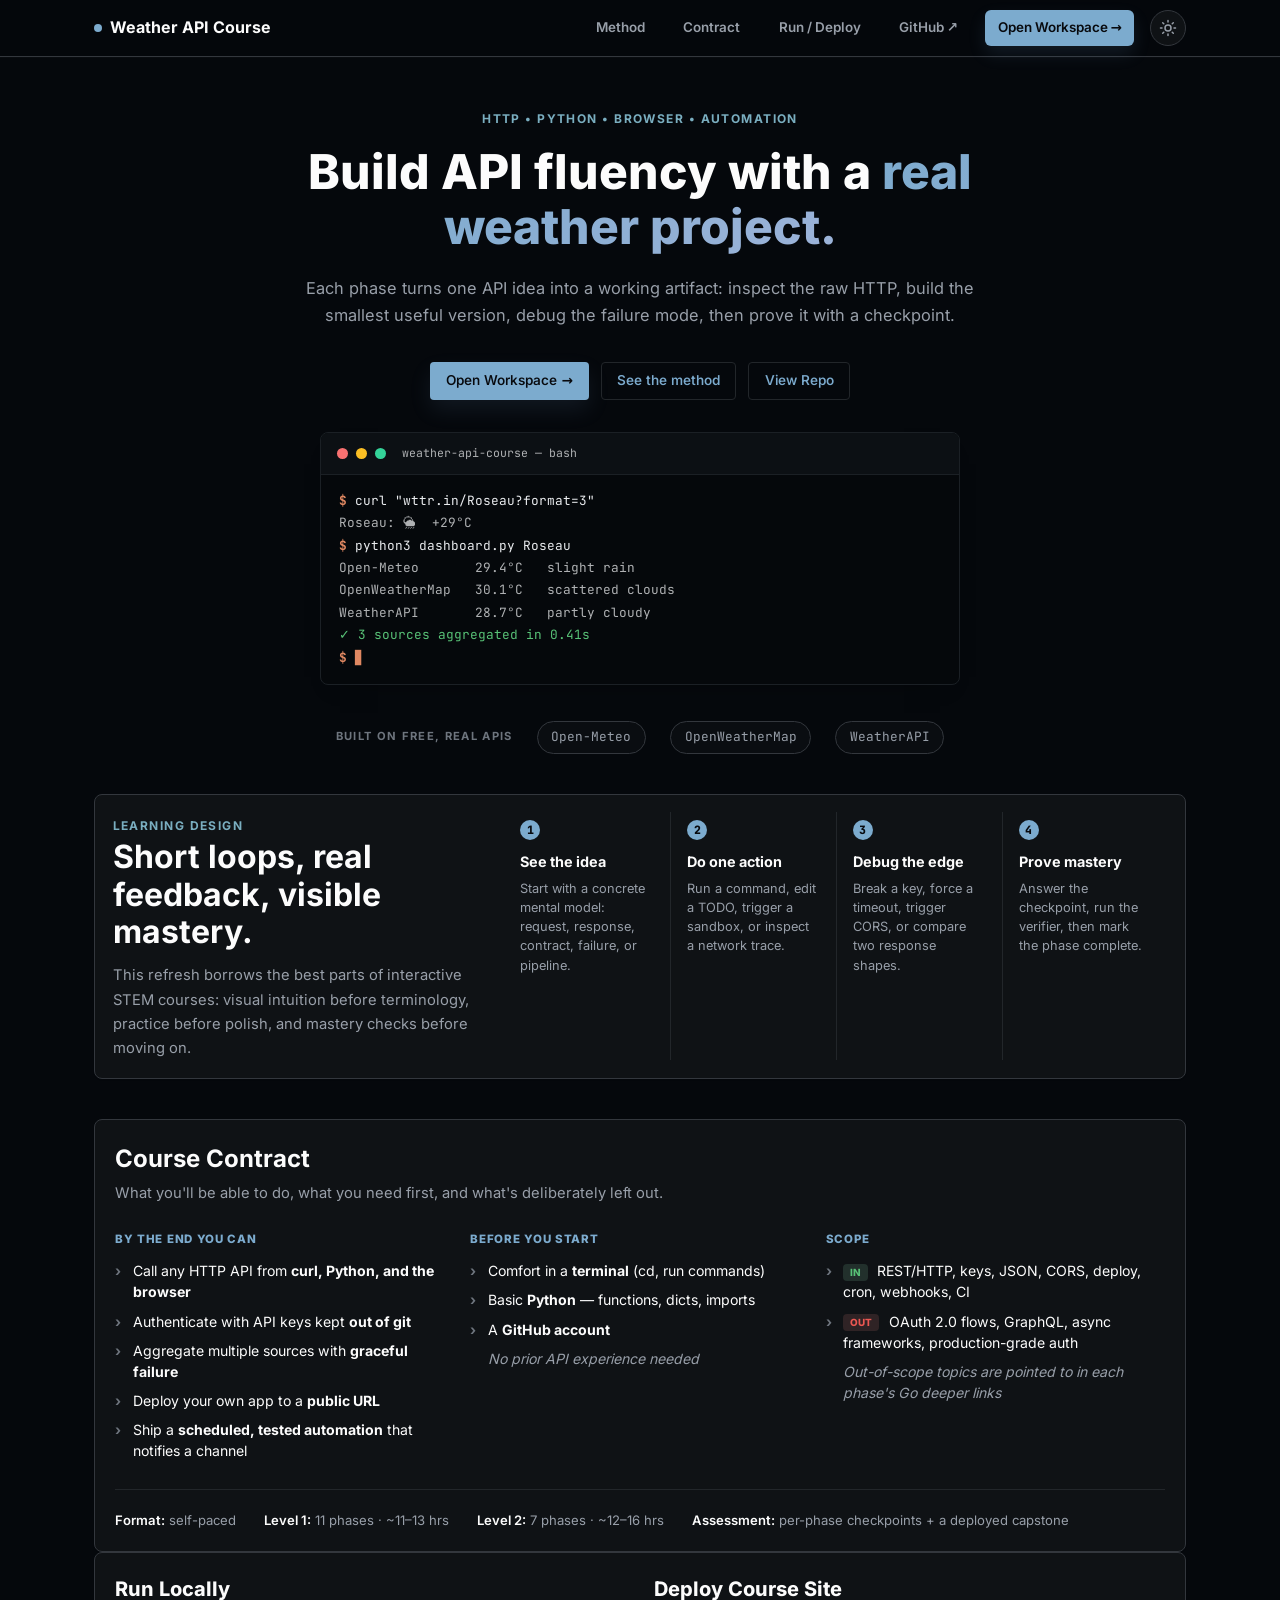
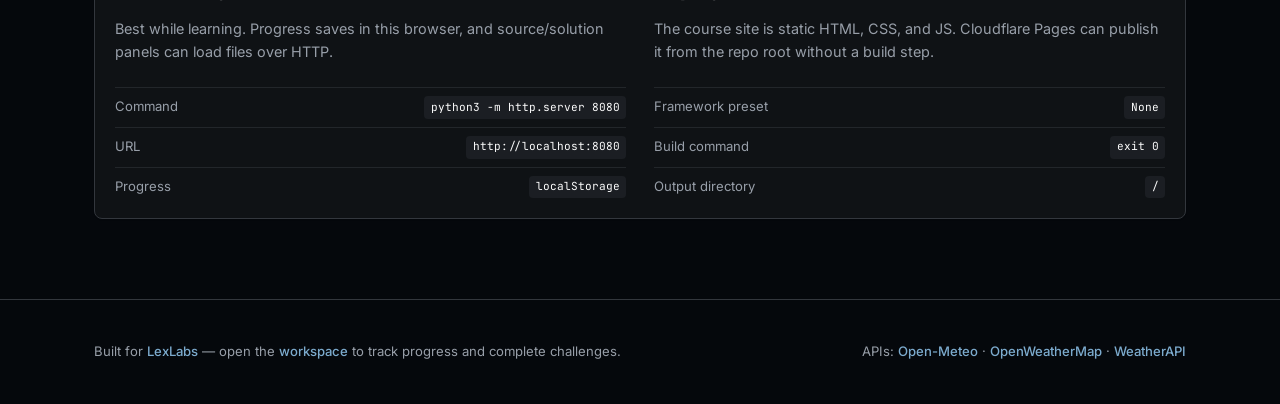
==== commit 94ba4957: "Pedagogy pass: scenario checkpoints, predict-first, transfer capstone Acts on the teach-complex-conc" ====
--- a/index.html
+++ b/index.html
@@ -18,7 +18,7 @@
       } catch (e) {}
     })();
   </script>
-  <link rel="stylesheet" href="src/dashboard/css/style.css?v=18" />
+  <link rel="stylesheet" href="src/dashboard/css/style.css?v=19" />
 </head>
 <body>
 
@@ -151,7 +151,7 @@
       </div>
       <div class="contract-foot">
         <span><strong>Format:</strong> self-paced</span>
-        <span><strong>Level 1:</strong> 10 phases · ~10–12 hrs</span>
+        <span><strong>Level 1:</strong> 11 phases · ~11–13 hrs</span>
         <span><strong>Level 2:</strong> 7 phases · ~12–16 hrs</span>
         <span><strong>Assessment:</strong> per-phase checkpoints + a deployed capstone</span>
       </div>
--- a/src/dashboard/css/style.css
+++ b/src/dashboard/css/style.css
@@ -2169,6 +2169,28 @@
   margin: 0 !important;
   color: var(--muted) !important;
 }
+/* "Predict first" callout — make the learner commit before they See/Do */
+.lesson-predict {
+  border: 1px dashed color-mix(in oklch, var(--cyan), var(--border) 35%);
+  border-radius: var(--radius-sm);
+  background: color-mix(in oklch, var(--cyan) 8%, var(--bg));
+  padding: 0.72rem 0.82rem;
+  margin-bottom: 0.75rem;
+}
+.lesson-predict-kicker {
+  display: block;
+  color: var(--cyan);
+  font-size: 0.66rem;
+  font-weight: 800;
+  text-transform: uppercase;
+  margin-bottom: 0.2rem;
+}
+.lesson-predict p {
+  margin: 0 !important;
+  color: var(--text) !important;
+  font-size: 0.86rem !important;
+  line-height: 1.5 !important;
+}
 .learning-loop {
   display: grid;
   grid-template-columns: 1fr;
